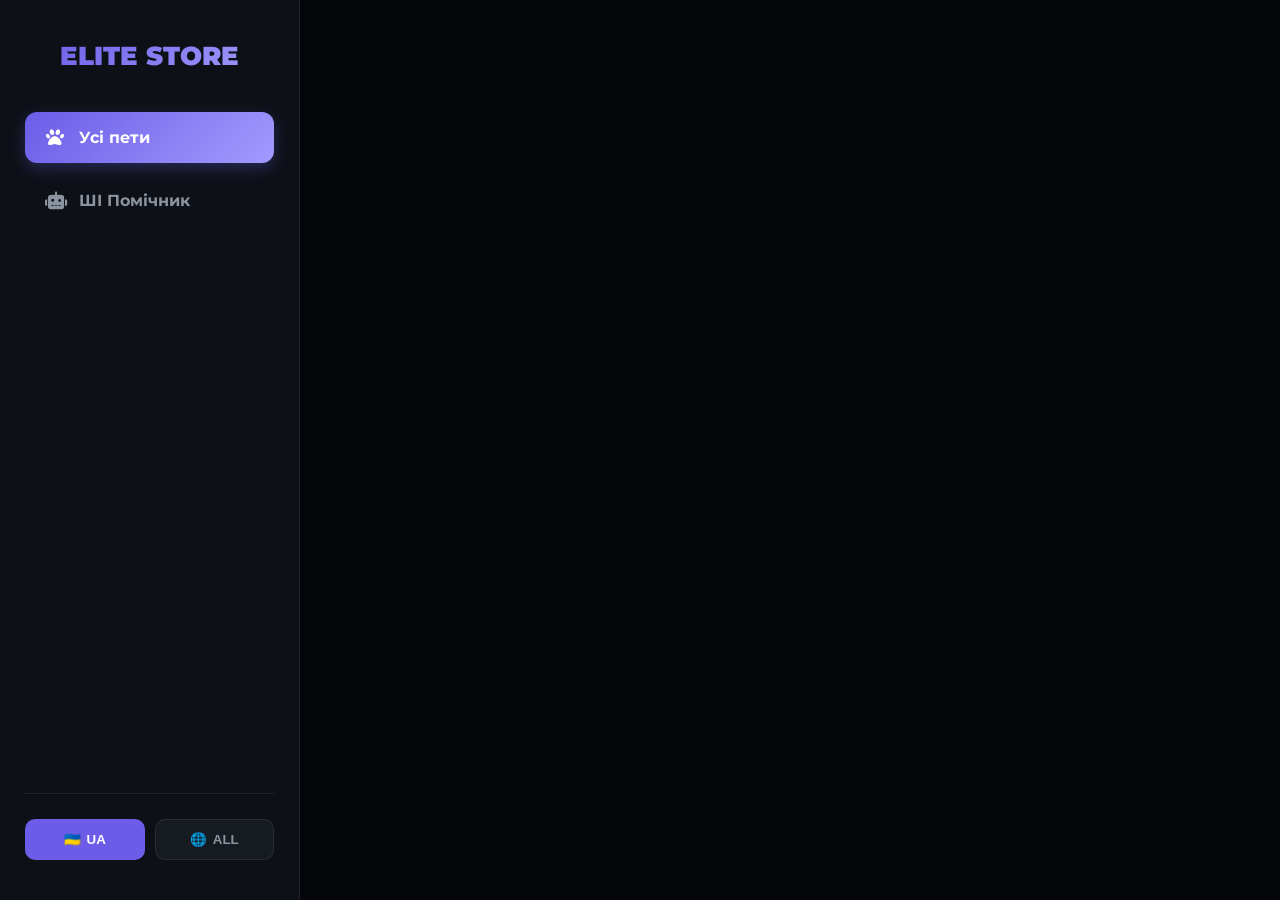
==== index.html @ 2531c098 "Fix: Чорний екран, кнопки не працюють - повний робочий код з мультимовною ШІ" ====
<!DOCTYPE html>
<html lang="uk">
<head>
    <meta charset="UTF-8">
    <meta name="viewport" content="width=device-width, initial-scale=1.0">
    <title>EliteStore Professional — Adopt Me Marketplace</title>
    
    <link rel="stylesheet" href="https://cdnjs.cloudflare.com/ajax/libs/font-awesome/6.5.1/css/all.min.css">
    <script src="https://cdnjs.cloudflare.com/ajax/libs/three.js/r128/three.min.js"></script>
    <script src="petdb.js"></script>
    <link href="https://fonts.googleapis.com/css2?family=Montserrat:wght@300;400;700;900&display=swap" rel="stylesheet">
    
    <style>
        :root {
            --accent: linear-gradient(135deg, #6c5ce7 0%, #a29bfe 100%);
            --accent-solid: #6c5ce7;
            --accent-light: #a29bfe;
            --bg-dark: #05060a;
            --card-bg: linear-gradient(180deg, #161b22 0%, #0d1117 100%);
            --sidebar-bg: #0d1117;
            --glass-border: rgba(255, 255, 255, 0.08);
            --text-main: #fff;
            --text-muted: #8b949e;
            --shadow-main: 0 10px 30px rgba(0,0,0,0.5);
            --transition: all 0.4s cubic-bezier(0.175, 0.885, 0.32, 1.275);
        }

        body.night-mode {
            --bg-dark: #020305;
            --card-bg: linear-gradient(180deg, #0a0e14 0%, #050709 100%);
            --sidebar-bg: #050709;
            --glass-border: rgba(255, 255, 255, 0.04);
        }

        * { box-sizing: border-box; margin: 0; padding: 0; outline: none; -webkit-tap-highlight-color: transparent; }
        
        body {
            font-family: 'Montserrat', sans-serif;
            background: var(--bg-dark); color: var(--text-main);
            display: flex; height: 100vh; overflow: hidden;
            opacity: 1;
            transition: background 0.6s ease, color 0.6s ease;
        }

        .sidebar {
            width: 300px; background: var(--sidebar-bg); border-right: 1px solid var(--glass-border);
            padding: 40px 25px; display: flex; flex-direction: column; z-index: 1000;
            transition: var(--transition), background 0.5s ease;
            overflow-y: auto;
        }

        .logo { 
            font-weight: 900; font-size: 26px; text-align: center; margin-bottom: 40px; 
            background: var(--accent); 
            -webkit-background-clip: text; -webkit-text-fill-color: transparent; 
            cursor: pointer; transition: transform 0.3s ease;
        }
        .logo:hover { transform: scale(1.05); }

        .search-box { position: relative; margin-bottom: 25px; }
        .search-box input { 
            width: 100%; background: #05060a; border: 1px solid var(--glass-border); 
            padding: 14px 14px 14px 45px; border-radius: 12px; color: var(--text-main); font-size: 14px;
            transition: border-color 0.3s ease, box-shadow 0.3s ease;
        }
        .search-box input:focus { border-color: var(--accent-solid); box-shadow: 0 0 10px rgba(108, 92, 231, 0.3); }
        .search-box i { position: absolute; left: 16px; top: 16px; color: var(--accent-solid); font-size: 16px; transition: 0.3s; }

        .nav-link { 
            padding: 16px 20px; border-radius: 12px; color: var(--text-muted); 
            text-decoration: none; font-weight: 700; margin-bottom: 12px; 
            display: flex; align-items: center; gap: 14px; cursor: pointer;
            transition: var(--transition);
        }
        .nav-link:hover { background: rgba(255,255,255,0.04); color: var(--text-main); transform: translateX(8px); }
        .nav-link.active { background: var(--accent); color: var(--text-main); box-shadow: 0 5px 15px rgba(108, 92, 231, 0.3); }
        .nav-link i { font-size: 18px; width: 20px; text-align: center; }

        .lang-switcher-sidebar { margin-top: auto; display: flex; gap: 10px; padding-top: 25px; border-top: 1px solid var(--glass-border); }
        .l-btn { 
            background: #161b22; border: 1px solid var(--glass-border); color: var(--text-muted); 
            padding: 12px; border-radius: 10px; cursor: pointer; flex: 1; font-weight: 700; 
            transition: 0.3s; display: flex; align-items: center; justify-content: center; gap: 6px; 
        }
        .l-btn:hover { background: rgba(255,255,255,0.04); color: var(--text-main); }
        .l-btn.active-lang { background: var(--accent-solid); color: #fff; border-color: transparent; }

        .main { flex: 1; overflow-y: auto; padding: 40px; position: relative; scroll-behavior: smooth; }
        
        .mobile-menu-toggle {
            display: none; position: fixed; top: 20px; left: 20px; z-index: 1100;
            background: var(--accent); border: none; color: #fff; 
            padding: 15px; border-radius: 12px; cursor: pointer;
            box-shadow: 0 5px 15px rgba(108, 92, 231, 0.4); transition: 0.3s ease;
        }
        .mobile-menu-toggle:hover { transform: scale(1.05); }

        .content-tabs { display: flex; gap: 10px; margin-bottom: 30px; border-bottom: 2px solid var(--glass-border); }
        .tab-btn { 
            padding: 15px 25px; background: transparent; border: none; color: var(--text-muted); 
            cursor: pointer; font-weight: 700; font-size: 14px; transition: 0.3s;
            border-bottom: 3px solid transparent; margin-bottom: -2px;
        }
        .tab-btn:hover { color: var(--text-main); }
        .tab-btn.active { color: var(--accent-solid); border-bottom-color: var(--accent-solid); }

        .tab-content { display: none; }
        .tab-content.active { display: block; }

        .grid { display: grid; grid-template-columns: repeat(auto-fill, minmax(260px, 1fr)); gap: 30px; padding-bottom: 40px; }

        .card { 
            background: var(--card-bg); border: 1px solid var(--glass-border); 
            border-radius: 35px; padding: 30px; text-align: center; 
            cursor: pointer; position: relative; overflow: hidden;
            transition: var(--transition), border-color 0.5s ease;
        }

        .card:hover { transform: translateY(-12px); border-color: var(--accent-solid); box-shadow: 0 20px 40px rgba(0,0,0,0.6); }

        .rarity-tag { font-size: 10px; font-weight: 900; letter-spacing: 2px; text-transform: uppercase; color: #ff7675; margin-bottom: 8px; }

        .card img { width: 130px; height: 130px; object-fit: contain; margin-bottom: 15px; filter: drop-shadow(0 5px 15px rgba(0,0,0,0.4)); transition: transform 0.4s ease; }
        .card:hover img { transform: scale(1.05) rotate(2deg); }
        
        .pet-name { font-size: 17px; font-weight: 900; margin-bottom: 20px; color: var(--text-main); min-height: 40px; display: flex; align-items: center; justify-content: center; }

        .tg-btn { 
            background: #0088cc; color: #fff !important; text-decoration: none; 
            padding: 14px; width: 100%; border-radius: 12px; 
            display: flex; align-items: center; justify-content: center; gap: 8px; 
            font-weight: 800; font-size: 11px; text-transform: uppercase; letter-spacing: 1px;
            transition: var(--transition); border: 1px solid transparent;
        }
        .tg-btn:hover { background: #00aaff; box-shadow: 0 5px 15px rgba(0, 136, 204, 0.4); transform: translateY(-2px); }

        .overlay { 
            position: fixed; inset: 0; background: rgba(0,0,0,0.85); 
            display: none; justify-content: center; align-items: center; 
            z-index: 2000; backdrop-filter: blur(10px); 
            opacity: 0; transition: opacity 0.4s ease;
        }
        .overlay.open { opacity: 1; display: flex !important; }

        .modal { 
            background: #161b22; color: var(--text-main); width: 90%; max-width: 500px; 
            border-radius: 35px; padding: 45px; position: relative; text-align: center; 
            border: 1px solid var(--glass-border); box-shadow: 0 20px 60px rgba(0,0,0,0.7);
            transform: scale(0.8) translateY(20px); transition: var(--transition);
            max-height: 80vh; overflow-y: auto;
        }
        .overlay.open .modal { transform: scale(1) translateY(0); }

        .close-btn { 
            position: absolute; top: 22px; right: 22px; font-size: 26px; cursor: pointer; 
            color: var(--text-muted); transition: 0.3s; padding: 5px; 
        }
        .close-btn:hover { color: #fff; transform: rotate(90deg); }

        /* ШІ ПОМІЧНИК */
        .ai-container { max-width: 700px; margin: 0 auto; padding: 20px; display: flex; flex-direction: column; height: calc(100vh - 100px); }
        .ai-header { text-align: center; margin-bottom: 20px; }
        .ai-header-icon { font-size: 50px; margin-bottom: 10px; background: var(--accent); -webkit-background-clip: text; -webkit-text-fill-color: transparent; }
        .ai-header h1 { font-size: 24px; font-weight: 900; background: var(--accent); -webkit-background-clip: text; -webkit-text-fill-color: transparent; }
        .ai-header p { color: var(--text-muted); font-size: 13px; margin-top: 5px; }
        .ai-messages {
            flex: 1; overflow-y: auto; display: flex; flex-direction: column; gap: 12px;
            padding: 15px; background: rgba(13,17,23,0.6); border-radius: 16px;
            border: 1px solid var(--glass-border); margin-bottom: 15px;
        }
        .ai-msg { padding: 12px 16px; border-radius: 14px; max-width: 85%; font-size: 13px; line-height: 1.6; animation: fadeIn 0.3s ease; }
        .ai-msg.bot {
            background: linear-gradient(135deg, rgba(108,92,231,0.15), rgba(162,155,254,0.1));
            border: 1px solid rgba(108,92,231,0.3); align-self: flex-start; color: #c9d1d9;
        }
        .ai-msg.user { background: var(--accent); color: #fff; align-self: flex-end; font-weight: 600; }
        .ai-input-row { display: flex; gap: 10px; align-items: center; }
        .ai-input {
            flex: 1; padding: 14px 18px; background: rgba(13,17,23,0.8);
            border: 1px solid var(--glass-border); border-radius: 14px;
            color: #fff; font-family: inherit; font-size: 14px; outline: none;
            transition: var(--transition);
        }
        .ai-input:focus { border-color: var(--accent-solid); box-shadow: 0 0 15px rgba(108,92,231,0.2); }
        .ai-send-btn {
            width: 48px; height: 48px; border-radius: 14px; border: none;
            background: var(--accent); color: #fff; font-size: 18px; cursor: pointer;
            display: flex; align-items: center; justify-content: center;
            transition: var(--transition); flex-shrink: 0;
        }
        .ai-send-btn:hover { transform: translateY(-2px); box-shadow: 0 5px 15px rgba(108,92,231,0.4); }
        @keyframes fadeIn { from { opacity: 0; transform: translateY(8px); } to { opacity: 1; transform: translateY(0); } }

        .lang-modal-overlay {
            position: fixed; inset: 0; background: rgba(5, 6, 10, 0.98);
            z-index: 3000; display: none; flex-direction: column; padding: 60px 40px;
            overflow-y: auto; backdrop-filter: blur(15px);
            opacity: 0; transition: opacity 0.5s ease;
        }
        .lang-modal-overlay.open { opacity: 1; display: flex !important; }

        .lang-modal-header { display: flex; justify-content: space-between; align-items: center; margin-bottom: 40px; max-width: 1000px; width: 100%; margin-left: auto; margin-right: auto; }
        .lang-modal-title { font-size: 28px; font-weight: 900; background: var(--accent); -webkit-background-clip: text; -webkit-text-fill-color: transparent; }

        .lang-search { max-width: 400px; width: 100%; position: relative; }
        .lang-search input { width: 100%; background: #161b22; border: 1px solid var(--glass-border); padding: 14px 14px 14px 45px; border-radius: 12px; color: #fff; }
        .lang-search i { position: absolute; left: 16px; top: 16px; color: var(--accent-solid); }

        .lang-grid { 
            display: grid; grid-template-columns: repeat(auto-fill, minmax(200px, 1fr)); gap: 20px; 
            max-width: 1000px; width: 100%; margin-left: auto; margin-right: auto;
        }

        .lang-item {
            background: #161b22; border: 1px solid var(--glass-border); padding: 18px; 
            border-radius: 15px; cursor: pointer; display: flex; align-items: center; gap: 12px;
            transition: var(--transition);
        }
        .lang-item:hover { background: rgba(255,255,255,0.03); border-color: rgba(255,255,255,0.2); transform: translateY(-5px) scale(1.03); }
        .lang-item.active-choice { border-color: var(--accent-solid); background: rgba(108, 92, 231, 0.05); }
        .lang-flag { font-size: 24px; }
        .lang-name-container { display: flex; flex-direction: column; }
        .lang-main-name { font-weight: 700; font-size: 15px; color: #fff; }
        .lang-local-name { font-size: 12px; color: var(--text-muted); font-weight: 300; }

        @media (max-width: 768px) {
            .sidebar { width: 250px; padding: 20px; }
            .main { padding: 20px; }
        }
    </style>
</head>
<body>

<div class="sidebar" id="sidebar">
    <div class="logo" onclick="location.reload()">ELITE STORE</div>
    
    <div class="nav-link active" onclick="showTab('pets')">
        <i class="fa-solid fa-paw"></i> <span>Усі пети</span>
    </div>

    <div class="nav-link" onclick="showTab('ai')">
        <i class="fa-solid fa-robot"></i> <span>ШІ Помічник</span>
    </div>
    
    <div class="lang-switcher-sidebar">
        <button onclick="setQuickLang('ua')" id="ua-btn" class="l-btn active-lang">
            <span>🇺🇦</span> UA
        </button>
        <button onclick="openAllLanguages()" id="eu-btn" class="l-btn">
            <span>🌐</span> ALL
        </button>
    </div>
</div>

<div class="main" id="mainContent">
    <div class="tab-content active" id="pets-tab">
        <div class="grid" id="catalog"></div>
    </div>

    <div class="tab-content" id="ai-tab">
        <div class="ai-container">
            <div class="ai-header">
                <div class="ai-header-icon"><i class="fa-solid fa-robot"></i></div>
                <h1 id="ai-title">ШІ Помічник</h1>
                <p id="ai-subtitle">Запитай мене про будь-якого пета з Adopt Me!</p>
            </div>
            <div class="ai-messages" id="aiMessages">
                <div class="ai-msg bot" id="ai-welcome">👋 Привіт! Я ШІ-помічник EliteStore. Напиши назву будь-якого пета з Adopt Me!</div>
            </div>
            <div class="ai-input-row">
                <input type="text" class="ai-input" id="aiInput" placeholder="Напиши назву пета..." onkeypress="if(event.key==='Enter')sendAiMessage()">
                <button class="ai-send-btn" onclick="sendAiMessage()"><i class="fa-solid fa-paper-plane"></i></button>
            </div>
        </div>
    </div>
</div>

<div class="overlay" id="petOverlay" onclick="if(event.target===this)closePet()">
    <div class="modal">
        <i class="fa-solid fa-xmark close-btn" onclick="closePet()"></i>
        <img id="m-img" src="" style="width:170px; margin-bottom: 15px;">
        <h2 id="m-name" style="font-weight: 900; font-size: 22px;"></h2>
        <p id="m-desc" style="color:var(--text-muted); margin: 20px 0; font-size:14px;"></p>
        <a href="https://t.me/zeop_252" target="_blank" class="tg-btn">
            <i class="fa-brands fa-telegram"></i> <span id="m-sell-txt">ПРОДАТЬ</span>
        </a>
    </div>
</div>

<div class="lang-modal-overlay" id="langModalOverlay">
    <div class="lang-modal-header">
        <h1 class="lang-modal-title" id="lang-select-title">Виберіть мову</h1>
        <i class="fa-solid fa-xmark close-btn" onclick="closeAllLanguages()" style="position: static; font-size: 30px; cursor: pointer;"></i>
    </div>
    <div class="lang-grid" id="langGrid"></div>
</div>

<script src="news.js"></script>
<script>
    const translations = {
        ua: { sell: "ПРОДАТЬ", petYear: "Рік", petEv: "Подія" },
        en: { sell: "SELL", petYear: "Year", petEv: "Event" },
        pl: { sell: "SPRZEDAJ", petYear: "Rok", petEv: "Wydanie" },
        de: { sell: "VERKAUFEN", petYear: "Jahr", petEv: "Veranstaltung" },
        fr: { sell: "VENDRE", petYear: "Année", petEv: "Événement" },
        es: { sell: "VENDER", petYear: "Año", petEv: "Evento" },
        it: { sell: "VENDI", petYear: "Anno", petEv: "Evento" },
        pt: { sell: "VENDER", petYear: "Ano", petEv: "Evento" },
        tr: { sell: "SAT", petYear: "Yıl", petEv: "Etkinlik" },
        ja: { sell: "売却", petYear: "年", petEv: "イベント" },
        ko: { sell: "판매", petYear: "년", petEv: "이벤트" },
        gr: { sell: "ΠΩΛΗΣΗ", petYear: "Έτος", petEv: "Εκδήλωση" },
        nl: { sell: "VERKOPEN", petYear: "Jaar", petEv: "Evenement" },
        sv: { sell: "SÄLJ", petYear: "År", petEv: "Evenemang" },
        cs: { sell: "PRODAT", petYear: "Rok", petEv: "Událost" },
        ro: { sell: "VINDE", petYear: "An", petEv: "Eveniment" },
        da: { sell: "SÆLG", petYear: "År", petEv: "Begivenhed" },
        fi: { sell: "MYY", petYear: "Vuosi", petEv: "Tapahtuma" },
        ar: { sell: "بيع", petYear: "السنة", petEv: "الحدث" },
        zh: { sell: "出售", petYear: "年份", petEv: "活动" }
    };

    const languagesDB = [
        { code: 'ua', flag: '🇺🇦', name: 'Ukrainian', local: 'Українська' },
        { code: 'en', flag: '🇺🇸', name: 'English', local: 'English' },
        { code: 'pl', flag: '🇵🇱', name: 'Polish', local: 'Polski' },
        { code: 'de', flag: '🇩🇪', name: 'German', local: 'Deutsch' },
        { code: 'fr', flag: '🇫🇷', name: 'French', local: 'Français' },
        { code: 'es', flag: '🇪🇸', name: 'Spanish', local: 'Español' },
        { code: 'it', flag: '🇮🇹', name: 'Italian', local: 'Italiano' },
        { code: 'pt', flag: '🇵🇹', name: 'Portuguese', local: 'Português' },
        { code: 'tr', flag: '🇹🇷', name: 'Turkish', local: 'Türkçe' },
        { code: 'nl', flag: '🇳🇱', name: 'Dutch', local: 'Nederlands' },
        { code: 'sv', flag: '🇸🇪', name: 'Swedish', local: 'Svenska' },
        { code: 'da', flag: '🇩🇰', name: 'Danish', local: 'Dansk' },
        { code: 'fi', flag: '🇫🇮', name: 'Finnish', local: 'Suomi' },
        { code: 'cs', flag: '🇨🇿', name: 'Czech', local: 'Čeština' },
        { code: 'ro', flag: '🇷🇴', name: 'Romanian', local: 'Română' },
        { code: 'gr', flag: '🇬🇷', name: 'Greek', local: 'Ελληνικά' },
        { code: 'ar', flag: '🇸🇦', name: 'Arabic', local: 'العربية' },
        { code: 'zh', flag: '🇨🇳', name: 'Chinese', local: '中文' },
        { code: 'ja', flag: '🇯🇵', name: 'Japanese', local: '日本語' },
        { code: 'ko', flag: '🇰🇷', name: 'Korean', local: '한국어' }
    ];

    const pets = [
        { id: 1, name: "Shadow Dragon", year: "2019", ev: "Halloween", ua: "Тіньовий дракон", en: "Shadow Dragon", pl: "Smok cienia", de: "Schattendrache", fr: "Dragon d'ombre", es: "Dragón de Sombra", it: "Drago dell'Ombra", pt: "Dragão da Sombra", tr: "Gölge Ejderi", ja: "シャドウドラゴン", ko: "섀도우 드래곤" },
        { id: 2, name: "Frost Dragon", year: "2019", ev: "Christmas", ua: "Крижаний дракон", en: "Frost Dragon", pl: "Lodowy smok", de: "Frost-Drache", fr: "Dragon de glace", es: "Dragón de Hielo", it: "Drago del Gelo", pt: "Dragão de Gelo", tr: "Frost Ejderi", ja: "フロストドラゴン", ko: "프로스트 드래곤" },
        { id: 3, name: "Bat Dragon", year: "2019", ev: "Halloween", ua: "Кажан дракон", en: "Bat Dragon", pl: "Smok-nietoperz", de: "Fledermaus-Drache", fr: "Dragon chauve-souris", es: "Dragón Murciélago", it: "Drago Pipistrello", pt: "Dragão Morcego", tr: "Yarasa Ejderi", ja: "バットドラゴン", ko: "박쥐 드래곤" }
    ];

    let currentLang = localStorage.getItem('elite_lang') || 'ua';
    let allNews = [];
    let aiChatHistory = [];

    function render(data) {
        const c = document.getElementById('catalog');
        c.innerHTML = '';
        
        data.forEach((p, index) => {
            const card = document.createElement('div');
            card.className = 'card';
            card.onclick = () => openPetModal(p.name, p);
            
            const langPack = translations[currentLang] || translations['en'];
            const petName = p[currentLang] || p.name;
            card.innerHTML = `
                <div class="rarity-tag">LEGENDARY</div>
                <div style="font-size:9px; color:var(--text-muted); margin-bottom:12px; font-weight:300;">
                    ${langPack.petYear}: ${p.year}
                </div>
                <img src="https://via.placeholder.com/130/161b22/fff?text=${petName}" onerror="this.src='https://via.placeholder.com/130/161b22/fff?text=PET'">
                <div class="pet-name">${petName}</div>
                <a href="https://t.me/zeop_252" target="_blank" class="tg-btn" onclick="event.stopPropagation()">
                    <i class="fa-brands fa-telegram"></i> <span>${langPack.sell}</span>
                </a>
            `;
            c.appendChild(card);
        });
    }

    function openPetModal(name, pet) {
        const langPack = translations[currentLang] || translations['en'];
        const petName = pet[currentLang] || pet.name;
        
        document.getElementById('m-img').src = 'https://via.placeholder.com/170/161b22/fff?text=' + petName;
        document.getElementById('m-name').innerText = petName;
        document.getElementById('m-desc').innerText = `${langPack.petYear}: ${pet.year} | ${langPack.petEv}: ${pet.ev}`;
        document.getElementById('m-sell-txt').innerText = langPack.sell;
        
        openOverlay('petOverlay');
    }

    function closePet() { 
        document.getElementById('petOverlay').classList.remove('open');
    }

    function openOverlay(id) {
        const overlay = document.getElementById(id);
        overlay.classList.add('open');
    }

    function showTab(tabName) {
        document.querySelectorAll('.tab-content').forEach(tab => tab.classList.remove('active'));
        document.getElementById(tabName + '-tab').classList.add('active');
    }

    function setQuickLang(code) { 
        changeLang(code);
    }

    function changeLang(code) {
        currentLang = code;
        localStorage.setItem('elite_lang', code);
        document.getElementById('ua-btn').classList.toggle('active-lang', code === 'ua');
        document.getElementById('eu-btn').classList.toggle('active-lang', code !== 'ua');
        render(pets);
        closeAllLanguages();
    }

    function openAllLanguages() {
        generateLangGrid();
        document.getElementById('langModalOverlay').classList.add('open');
    }

    function closeAllLanguages() {
        document.getElementById('langModalOverlay').classList.remove('open');
    }

    function generateLangGrid() {
        const grid = document.getElementById('langGrid');
        grid.innerHTML = '';
        languagesDB.forEach(l => {
            const item = document.createElement('div');
            item.className = `lang-item ${l.code === currentLang ? 'active-choice' : ''}`;
            item.onclick = () => { changeLang(l.code); };
            item.innerHTML = `
                <div class="lang-flag">${l.flag}</div>
                <div class="lang-name-container">
                    <div class="lang-main-name">${l.name}</div>
                    <div class="lang-local-name">${l.local}</div>
                </div>
            `;
            grid.appendChild(item);
        });
    }

    const aiChatHistory = [];
    const _k = ['gsk','_wI7r5v2DTTRrY8lJ7KcV','WGdyb3FYXKJ7FhqN6Lvm','AQPNRr0FmysO'];
    function getGroqKey() { return _k.join('') || localStorage.getItem('groq_key') || ''; }

    function sendAiMessage() {
        const input = document.getElementById('aiInput');
        const query = input.value.trim();
        if (!query) return;
        input.value = '';
        const msgs = document.getElementById('aiMessages');
        
        const userMsg = document.createElement('div');
        userMsg.className = 'ai-msg user';
        userMsg.textContent = query;
        msgs.appendChild(userMsg);
        msgs.scrollTop = msgs.scrollHeight;

        const typingMsg = document.createElement('div');
        typingMsg.className = 'ai-msg bot';
        typingMsg.innerHTML = '⏳ ...';
        typingMsg.id = 'ai-typing';
        msgs.appendChild(typingMsg);
        msgs.scrollTop = msgs.scrollHeight;

        const langName = { 
            ua:'Ukrainian', en:'English', pl:'Polish', de:'German', fr:'French', 
            es:'Spanish', it:'Italian', pt:'Portuguese', tr:'Turkish', ja:'Japanese', 
            ko:'Korean', gr:'Greek', nl:'Dutch', sv:'Swedish', cs:'Czech', ro:'Romanian', 
            da:'Danish', fi:'Finnish', ar:'Arabic', zh:'Chinese' 
        }[currentLang] || 'English';

        const systemPrompt = `You are EliteStore AI assistant for Adopt Me (Roblox) pet marketplace.
**ALWAYS answer in ${langName} language. NEVER use other languages.**
Help users with pet values and trading advice. Be friendly and concise.`;

        aiChatHistory.push({ role: 'user', content: query });

        const groqKey = getGroqKey();
        if (!groqKey) {
            const el = document.getElementById('ai-typing');
            if (el) el.remove();
            const botMsg = document.createElement('div');
            botMsg.className = 'ai-msg bot';
            botMsg.innerHTML = '❌ API key not configured. Please contact admin.';
            msgs.appendChild(botMsg);
            msgs.scrollTop = msgs.scrollHeight;
            return;
        }

        fetch('https://api.groq.com/openai/v1/chat/completions', {
            method: 'POST',
            headers: { 'Authorization': 'Bearer ' + groqKey, 'Content-Type': 'application/json' },
            body: JSON.stringify({
                model: 'llama-3.1-8b-instant',
                messages: [{ role: 'system', content: systemPrompt }, ...aiChatHistory.slice(-10)],
                max_tokens: 500,
                temperature: 0.7
            })
        })
        .then(r => r.json())
        .then(data => {
            const el = document.getElementById('ai-typing');
            if (el) el.remove();
            if (data.choices && data.choices[0]) {
                const botMsg = document.createElement('div');
                botMsg.className = 'ai-msg bot';
                botMsg.innerHTML = data.choices[0].message.content || 'Error';
                msgs.appendChild(botMsg);
                aiChatHistory.push({ role: 'assistant', content: data.choices[0].message.content });
            }
            msgs.scrollTop = msgs.scrollHeight;
        })
        .catch(e => {
            const el = document.getElementById('ai-typing');
            if (el) el.remove();
            const botMsg = document.createElement('div');
            botMsg.className = 'ai-msg bot';
            botMsg.innerHTML = '❌ Error: ' + e.message;
            msgs.appendChild(botMsg);
            msgs.scrollTop = msgs.scrollHeight;
        });
    }

    window.onload = () => {
        render(pets);
        showTab('pets');
        generateLangGrid();
        document.getElementById('ua-btn').classList.add('active-lang');
    };
</script>

</body>
</html>
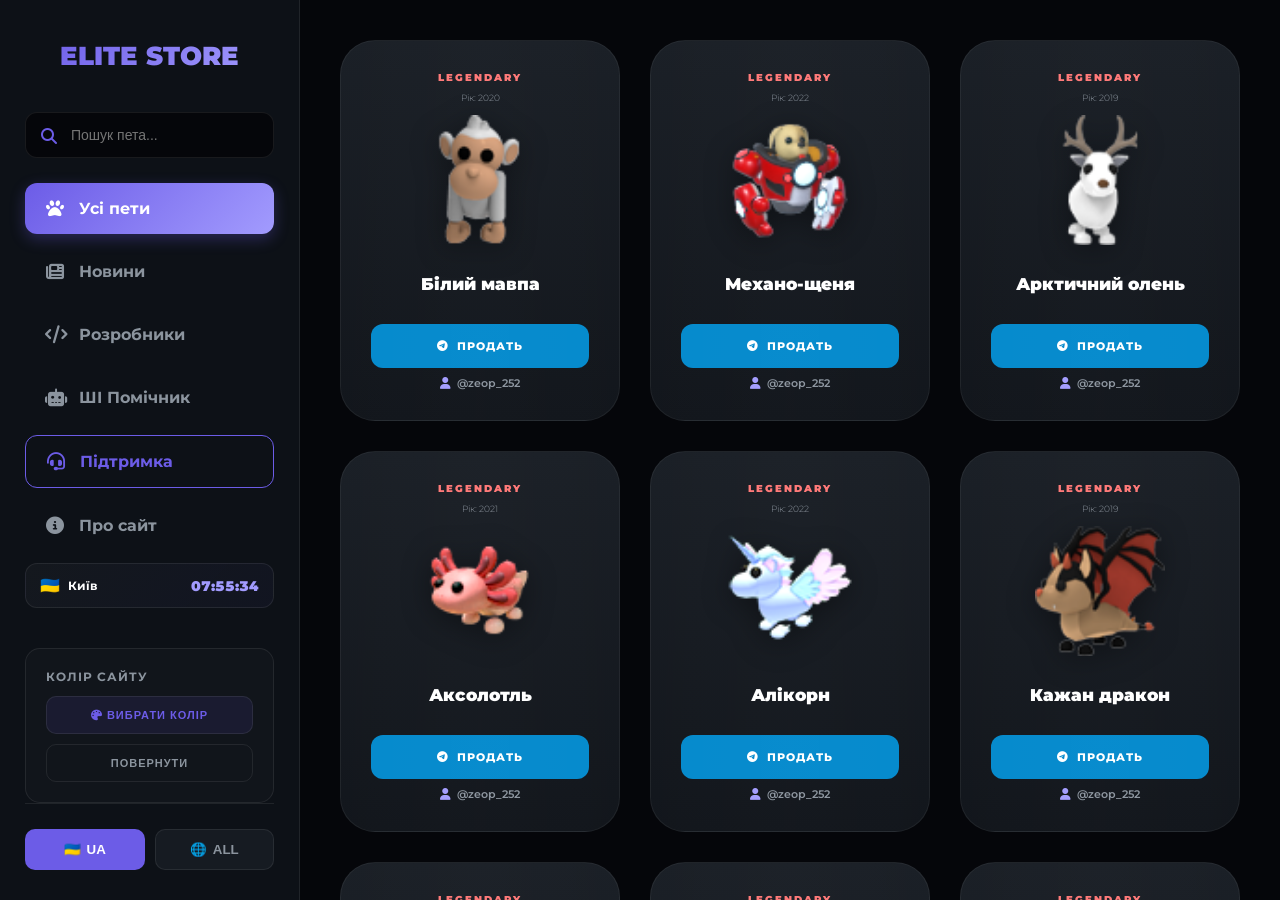
==== commit dcdbac3b: "Update index.html" ====
--- a/index.html
+++ b/index.html
@@ -1,6 +1,13 @@
 <!DOCTYPE html>
 <html lang="uk">
 <head>
+    <!-- Privacy-friendly analytics by Plausible -->
+<script async src="https://plausible.io/js/pa-PmYzlQGN9nWXAYsVuadHh.js"></script>
+<script>
+  window.plausible=window.plausible||function(){(plausible.q=plausible.q||[]).push(arguments)},plausible.init=plausible.init||function(i){plausible.o=i||{}};
+  plausible.init()
+</script>
+
     <meta charset="UTF-8">
     <meta name="viewport" content="width=device-width, initial-scale=1.0">
     <title>EliteStore Professional — Adopt Me Marketplace</title>
@@ -8,9 +15,11 @@
     <link rel="stylesheet" href="https://cdnjs.cloudflare.com/ajax/libs/font-awesome/6.5.1/css/all.min.css">
     <script src="https://cdnjs.cloudflare.com/ajax/libs/three.js/r128/three.min.js"></script>
     <script src="petdb.js"></script>
+
     <link href="https://fonts.googleapis.com/css2?family=Montserrat:wght@300;400;700;900&display=swap" rel="stylesheet">
     
     <style>
+        /* --- 1. CSS ЗМІННІ ТА БАЗОВІ СТИЛІ --- */
         :root {
             --accent: linear-gradient(135deg, #6c5ce7 0%, #a29bfe 100%);
             --accent-solid: #6c5ce7;
@@ -38,10 +47,13 @@
             font-family: 'Montserrat', sans-serif;
             background: var(--bg-dark); color: var(--text-main);
             display: flex; height: 100vh; overflow: hidden;
-            opacity: 1;
+            opacity: 0; animation: bodyFadeIn 1s forwards;
             transition: background 0.6s ease, color 0.6s ease;
         }
 
+        @keyframes bodyFadeIn { to { opacity: 1; } }
+
+        /* --- 2. БІЧНА ПАНЕЛЬ (SIDEBAR) --- */
         .sidebar {
             width: 300px; background: var(--sidebar-bg); border-right: 1px solid var(--glass-border);
             padding: 40px 25px; display: flex; flex-direction: column; z-index: 1000;
@@ -76,6 +88,107 @@
         .nav-link.active { background: var(--accent); color: var(--text-main); box-shadow: 0 5px 15px rgba(108, 92, 231, 0.3); }
         .nav-link i { font-size: 18px; width: 20px; text-align: center; }
 
+        /* Красиве меню часових поясів */
+        .tz-sidebar-btn {
+            width: 100%; padding: 12px 14px; border-radius: 12px; border: 1px solid var(--glass-border);
+            background: linear-gradient(135deg, rgba(255,255,255,0.03) 0%, rgba(108,92,231,0.05) 100%);
+            color: var(--text-main); cursor: pointer; display: flex; align-items: center; justify-content: space-between;
+            gap: 8px; margin-bottom: 15px; transition: all 0.3s ease; font-family: inherit;
+        }
+        .tz-sidebar-btn:hover { border-color: var(--accent-solid); background: rgba(108, 92, 231, 0.1); }
+        .tz-sidebar-btn .tz-sb-left { display: flex; align-items: center; gap: 8px; }
+        .tz-sidebar-btn .tz-sb-flag { font-size: 16px; }
+        .tz-sidebar-btn .tz-sb-name { font-size: 12px; font-weight: 700; }
+        .tz-sidebar-btn .tz-sb-time { font-size: 14px; font-weight: 900; color: var(--accent-light); font-variant-numeric: tabular-nums; }
+
+        .tz-modal-overlay {
+            position: fixed; top: 0; left: 0; width: 100%; height: 100%; z-index: 9999;
+            background: rgba(0,0,0,0.92); display: none; flex-direction: column; align-items: center;
+            padding: 60px 30px; overflow-y: auto; backdrop-filter: blur(15px);
+            opacity: 0; transition: opacity 0.5s ease;
+        }
+        .tz-modal-overlay.open { opacity: 1; display: flex; }
+        .tz-modal-header { display: flex; justify-content: space-between; align-items: center; margin-bottom: 20px; max-width: 1000px; width: 100%; margin-left: auto; margin-right: auto; }
+        .tz-modal-title { font-size: 28px; font-weight: 900; background: var(--accent); -webkit-background-clip: text; -webkit-text-fill-color: transparent; }
+        .tz-modal-hint { max-width: 1000px; width: 100%; margin: 0 auto 30px; padding: 14px 18px; border-radius: 12px; background: rgba(108,92,231,0.08); border: 1px solid rgba(108,92,231,0.2); display: flex; align-items: center; gap: 12px; }
+        .tz-modal-hint i { font-size: 18px; color: var(--accent-light); flex-shrink: 0; }
+        .tz-modal-hint span { font-size: 13px; color: var(--text-muted); line-height: 1.5; }
+        .tz-grid {
+            display: grid; grid-template-columns: repeat(auto-fill, minmax(200px, 1fr)); gap: 20px;
+            max-width: 1000px; width: 100%; margin-left: auto; margin-right: auto;
+            transform: translateY(30px); transition: transform 0.5s ease;
+        }
+        .tz-modal-overlay.open .tz-grid { transform: translateY(0); }
+        .tz-item {
+            background: #161b22; border: 1px solid var(--glass-border); padding: 18px;
+            border-radius: 15px; cursor: pointer; display: flex; align-items: center; gap: 12px;
+            transition: var(--transition);
+        }
+        .tz-item:hover { background: rgba(255,255,255,0.03); border-color: rgba(255,255,255,0.2); transform: translateY(-5px) scale(1.03); }
+        .tz-item.active-choice { border-color: var(--accent-solid); background: rgba(108, 92, 231, 0.05); }
+        .tz-flag { font-size: 24px; }
+        .tz-name-container { display: flex; flex-direction: column; }
+        .tz-main-name { font-weight: 700; font-size: 15px; color: #fff; }
+        .tz-utc-offset { font-size: 12px; color: var(--text-muted); font-weight: 300; }
+
+        /* --- 3. КАСТОМІЗАЦІЯ (КОЛІР САЙТУ) --- */
+        .customizer-container { margin-top: 25px; padding: 20px; border-radius: 15px; background: rgba(255,255,255,0.02); border: 1px solid var(--glass-border); }
+        .custom-title { font-size: 12px; font-weight: 700; color: var(--text-muted); margin-bottom: 12px; display: block; text-transform: uppercase; letter-spacing: 1px; }
+        
+        .theme-button { 
+            width: 100%; padding: 12px; font-size: 11px; font-weight: 700; border-radius: 10px; 
+            border: 1px solid var(--glass-border); background: rgba(108, 92, 231, 0.1); color: var(--accent-solid);
+            cursor: pointer; text-transform: uppercase; letter-spacing: 1px; transition: 0.3s; margin-bottom: 10px;
+        }
+        .theme-button:hover { background: rgba(108, 92, 231, 0.2); border-color: var(--accent-solid); }
+
+        /* Модалка вибору кольорів */
+        .theme-overlay {
+            position: fixed; inset: 0; background: rgba(0,0,0,0.85);
+            display: none; justify-content: center; align-items: center;
+            z-index: 2500; backdrop-filter: blur(10px);
+            opacity: 0; transition: opacity 0.4s ease;
+        }
+        .theme-overlay.open { opacity: 1; }
+
+        .theme-modal {
+            background: #161b22; color: var(--text-main); width: 90%; max-width: 500px;
+            border-radius: 35px; padding: 40px; position: relative; text-align: center;
+            border: 1px solid var(--glass-border); box-shadow: 0 20px 60px rgba(0,0,0,0.7);
+            transform: scale(0.8) translateY(20px); transition: var(--transition);
+        }
+        .theme-overlay.open .theme-modal { transform: scale(1) translateY(0); }
+
+        .theme-title { font-size: 22px; font-weight: 900; margin-bottom: 25px; }
+
+        .colors-palette {
+            display: grid; grid-template-columns: repeat(5, 1fr); gap: 12px; margin-bottom: 20px;
+        }
+
+        .color-item {
+            position: relative; cursor: pointer; border-radius: 20px;
+            border: 3px solid transparent; transition: var(--transition);
+            aspect-ratio: 1;
+            box-shadow: 0 5px 15px rgba(0,0,0,0.3);
+        }
+
+        .color-item:hover { transform: scale(1.1); box-shadow: 0 8px 25px rgba(0,0,0,0.5); }
+        .color-item.active { border-color: #fff; box-shadow: 0 0 20px rgba(255,255,255,0.5) !important; }
+
+        .close-theme-btn {
+            position: absolute; top: 20px; right: 20px; font-size: 26px; cursor: pointer;
+            color: var(--text-muted); transition: 0.3s;
+        }
+        .close-theme-btn:hover { color: #fff; transform: rotate(90deg); }
+
+        .reset-theme-btn {
+            width: 100%; padding: 12px; font-size: 11px; font-weight: 700; border-radius: 10px;
+            border: 1px solid var(--glass-border); background: transparent; color: var(--text-muted);
+            cursor: pointer; text-transform: uppercase; letter-spacing: 1px; transition: 0.3s;
+        }
+        .reset-theme-btn:hover { background: rgba(255,255,255,0.05); color: var(--text-main); }
+
+        /* --- 4. ПЕРЕМИКАЧ МОВ --- */
         .lang-switcher-sidebar { margin-top: auto; display: flex; gap: 10px; padding-top: 25px; border-top: 1px solid var(--glass-border); }
         .l-btn { 
             background: #161b22; border: 1px solid var(--glass-border); color: var(--text-muted); 
@@ -85,6 +198,7 @@
         .l-btn:hover { background: rgba(255,255,255,0.04); color: var(--text-main); }
         .l-btn.active-lang { background: var(--accent-solid); color: #fff; border-color: transparent; }
 
+        /* --- 5. ГОЛОВНИЙ КОНТЕНТ --- */
         .main { flex: 1; overflow-y: auto; padding: 40px; position: relative; scroll-behavior: smooth; }
         
         .mobile-menu-toggle {
@@ -95,6 +209,7 @@
         }
         .mobile-menu-toggle:hover { transform: scale(1.05); }
 
+        /* Вкладки контенту */
         .content-tabs { display: flex; gap: 10px; margin-bottom: 30px; border-bottom: 2px solid var(--glass-border); }
         .tab-btn { 
             padding: 15px 25px; background: transparent; border: none; color: var(--text-muted); 
@@ -107,16 +222,28 @@
         .tab-content { display: none; }
         .tab-content.active { display: block; }
 
+        /* Грід з картками */
         .grid { display: grid; grid-template-columns: repeat(auto-fill, minmax(260px, 1fr)); gap: 30px; padding-bottom: 40px; }
 
+        /* КАРТКА ПЕТА */
         .card { 
             background: var(--card-bg); border: 1px solid var(--glass-border); 
             border-radius: 35px; padding: 30px; text-align: center; 
             cursor: pointer; position: relative; overflow: hidden;
+            opacity: 0; transform: translateY(30px);
+            animation: cardFadeIn 0.6s cubic-bezier(0.23, 1, 0.32, 1) forwards;
             transition: var(--transition), border-color 0.5s ease;
         }
+        @keyframes cardFadeIn { to { opacity: 1; transform: translateY(0); } }
 
         .card:hover { transform: translateY(-12px); border-color: var(--accent-solid); box-shadow: 0 20px 40px rgba(0,0,0,0.6); }
+        
+        .card::before {
+            content: ''; position: absolute; top: -50%; left: -50%; width: 200%; height: 200%;
+            background: linear-gradient(45deg, transparent, rgba(255,255,255,0.03), transparent);
+            transform: rotate(45deg); transition: 0.8s ease;
+        }
+        .card:hover::before { left: 100%; }
 
         .rarity-tag { font-size: 10px; font-weight: 900; letter-spacing: 2px; text-transform: uppercase; color: #ff7675; margin-bottom: 8px; }
 
@@ -134,30 +261,119 @@
         }
         .tg-btn:hover { background: #00aaff; box-shadow: 0 5px 15px rgba(0, 136, 204, 0.4); transform: translateY(-2px); }
 
+        /* НОВИНИ */
+        .news-container { display: grid; grid-template-columns: repeat(auto-fill, minmax(300px, 1fr)); gap: 20px; }
+        .news-card { 
+            background: var(--card-bg); border: 1px solid var(--glass-border); border-radius: 20px; 
+            padding: 20px; cursor: pointer; transition: var(--transition); overflow: hidden;
+        }
+        .news-card:hover { transform: translateY(-5px); border-color: var(--accent-solid); box-shadow: 0 15px 35px rgba(0,0,0,0.3); }
+        .news-title { font-size: 16px; font-weight: 900; color: var(--text-main); margin-bottom: 10px; line-height: 1.3; }
+        .news-date { font-size: 12px; color: var(--text-muted); margin-bottom: 15px; }
+        .news-desc { font-size: 13px; color: var(--text-muted); line-height: 1.5; margin-bottom: 15px; display: -webkit-box; -webkit-line-clamp: 3; -webkit-box-orient: vertical; overflow: hidden; }
+        .news-read-more { color: var(--accent-solid); font-weight: 700; font-size: 12px; cursor: pointer; }
+
+        /* Пошук новин */
+        .news-search { margin-bottom: 25px; position: relative; }
+        .news-search input { 
+            width: 100%; background: #05060a; border: 1px solid var(--glass-border); 
+            padding: 14px 14px 14px 45px; border-radius: 12px; color: var(--text-main); font-size: 14px;
+        }
+        .news-search i { position: absolute; left: 16px; top: 16px; color: var(--accent-solid); }
+
+        /* --- 6. МОДАЛЬНІ ВІКНА --- */
         .overlay { 
             position: fixed; inset: 0; background: rgba(0,0,0,0.85); 
             display: none; justify-content: center; align-items: center; 
             z-index: 2000; backdrop-filter: blur(10px); 
             opacity: 0; transition: opacity 0.4s ease;
         }
-        .overlay.open { opacity: 1; display: flex !important; }
-
-        .modal { 
-            background: #161b22; color: var(--text-main); width: 90%; max-width: 500px; 
-            border-radius: 35px; padding: 45px; position: relative; text-align: center; 
-            border: 1px solid var(--glass-border); box-shadow: 0 20px 60px rgba(0,0,0,0.7);
-            transform: scale(0.8) translateY(20px); transition: var(--transition);
-            max-height: 80vh; overflow-y: auto;
-        }
-        .overlay.open .modal { transform: scale(1) translateY(0); }
-
-        .close-btn { 
-            position: absolute; top: 22px; right: 22px; font-size: 26px; cursor: pointer; 
-            color: var(--text-muted); transition: 0.3s; padding: 5px; 
-        }
-        .close-btn:hover { color: #fff; transform: rotate(90deg); }
-
-        /* ШІ ПОМІЧНИК */
+        .overlay.open { opacity: 1; }
+
+        .viewer3d-overlay {
+            position: fixed; inset: 0; background: rgba(0,0,0,0.95); z-index: 10000;
+            display: none; flex-direction: column; align-items: center; justify-content: center;
+            backdrop-filter: blur(20px); opacity: 0; transition: opacity 0.4s ease;
+        }
+        .viewer3d-overlay.open { opacity: 1; display: flex; }
+        .viewer3d-header {
+            position: absolute; top: 0; left: 0; right: 0; padding: 20px 30px;
+            display: flex; justify-content: space-between; align-items: center; z-index: 10;
+        }
+        .viewer3d-title { font-size: 20px; font-weight: 900; color: #fff; }
+        .viewer3d-hint {
+            position: absolute; bottom: 30px; left: 50%; transform: translateX(-50%);
+            color: var(--text-muted); font-size: 13px; z-index: 10;
+            display: flex; align-items: center; gap: 8px; opacity: 0.7;
+        }
+        #viewer3dCanvas { width: 100%; height: 100%; cursor: grab; }
+        #viewer3dCanvas:active { cursor: grabbing; }
+
+        /* --- РОЗРОБНИКИ --- */
+        .devs-container {
+            display: flex; flex-direction: column; align-items: center; gap: 30px;
+            max-width: 600px; margin: 30px auto; padding: 20px;
+        }
+        .devs-title {
+            font-size: 28px; font-weight: 900; text-align: center;
+            background: var(--accent); -webkit-background-clip: text; -webkit-text-fill-color: transparent;
+            margin-bottom: 10px;
+        }
+        .dev-card {
+            background: linear-gradient(180deg, #161b22 0%, #0d1117 100%);
+            border: 1px solid var(--glass-border); border-radius: 20px;
+            padding: 30px; width: 100%; text-align: center;
+            transition: var(--transition); box-shadow: var(--shadow-main);
+        }
+        .dev-card:hover { transform: translateY(-5px); border-color: var(--accent-solid); }
+        .dev-avatar {
+            width: 80px; height: 80px; border-radius: 50%; margin: 0 auto 15px;
+            background: var(--accent); display: flex; align-items: center; justify-content: center;
+            font-size: 32px; color: #fff;
+        }
+        .dev-username {
+            font-size: 20px; font-weight: 900; color: var(--accent-light); margin-bottom: 8px;
+        }
+        .dev-role {
+            font-size: 13px; color: var(--text-muted); margin-bottom: 18px; font-weight: 600;
+        }
+        .dev-tg-btn {
+            display: inline-flex; align-items: center; gap: 8px; padding: 12px 28px;
+            background: #0088cc; color: #fff; border-radius: 12px; text-decoration: none;
+            font-weight: 700; font-size: 13px; transition: var(--transition); border: none; cursor: pointer;
+        }
+        .dev-tg-btn:hover { background: #00aaff; transform: translateY(-2px); box-shadow: 0 5px 15px rgba(0,136,204,0.4); }
+        .seller-tag {
+            display: flex; align-items: center; justify-content: center; gap: 6px;
+            margin-top: 8px; font-size: 11px; color: var(--text-muted); font-weight: 600;
+        }
+        .seller-tag i { color: var(--accent-light); font-size: 12px; }
+
+        /* --- ПРО САЙТ --- */
+        .about-overlay { position: fixed; inset: 0; background: rgba(0,0,0,0.85); z-index: 2000; display: none; align-items: center; justify-content: center; backdrop-filter: blur(8px); }
+        .about-overlay.active { display: flex; }
+        .about-modal {
+            background: linear-gradient(180deg, #161b22 0%, #0d1117 100%);
+            border: 1px solid var(--glass-border); border-radius: 24px;
+            padding: 40px 30px; max-width: 520px; width: 90%; text-align: center;
+            position: relative; box-shadow: var(--shadow-main);
+            animation: modalIn 0.4s ease;
+        }
+        .about-icon { font-size: 50px; margin-bottom: 20px; background: var(--accent); -webkit-background-clip: text; -webkit-text-fill-color: transparent; }
+        .about-title {
+            font-size: 26px; font-weight: 900; margin-bottom: 20px;
+            background: var(--accent); -webkit-background-clip: text; -webkit-text-fill-color: transparent;
+        }
+        .about-text { color: var(--text-muted); font-size: 14px; line-height: 1.8; margin-bottom: 15px; font-weight: 500; }
+        .about-text b { color: var(--accent-light); }
+        .about-badge {
+            display: inline-flex; align-items: center; gap: 8px; padding: 10px 20px;
+            background: rgba(108,92,231,0.15); border: 1px solid var(--accent-solid);
+            border-radius: 12px; color: var(--accent-light); font-weight: 700; font-size: 13px;
+            margin-top: 10px;
+        }
+
+        /* --- ШІ ПОМІЧНИК --- */
         .ai-container { max-width: 700px; margin: 0 auto; padding: 20px; display: flex; flex-direction: column; height: calc(100vh - 100px); }
         .ai-header { text-align: center; margin-bottom: 20px; }
         .ai-header-icon { font-size: 50px; margin-bottom: 10px; background: var(--accent); -webkit-background-clip: text; -webkit-text-fill-color: transparent; }
@@ -167,6 +383,7 @@
             flex: 1; overflow-y: auto; display: flex; flex-direction: column; gap: 12px;
             padding: 15px; background: rgba(13,17,23,0.6); border-radius: 16px;
             border: 1px solid var(--glass-border); margin-bottom: 15px;
+            scrollbar-width: thin; scrollbar-color: var(--accent-solid) transparent;
         }
         .ai-msg { padding: 12px 16px; border-radius: 14px; max-width: 85%; font-size: 13px; line-height: 1.6; animation: fadeIn 0.3s ease; }
         .ai-msg.bot {
@@ -174,6 +391,13 @@
             border: 1px solid rgba(108,92,231,0.3); align-self: flex-start; color: #c9d1d9;
         }
         .ai-msg.user { background: var(--accent); color: #fff; align-self: flex-end; font-weight: 600; }
+        .ai-msg b { color: var(--accent-light); }
+        .ai-msg .pet-info-card {
+            background: rgba(0,0,0,0.3); border-radius: 10px; padding: 12px; margin-top: 8px;
+            border: 1px solid rgba(108,92,231,0.2);
+        }
+        .ai-msg .pet-info-card div { margin: 4px 0; }
+        .ai-msg .pet-info-card .pi-label { color: var(--accent-light); font-weight: 700; font-size: 12px; }
         .ai-input-row { display: flex; gap: 10px; align-items: center; }
         .ai-input {
             flex: 1; padding: 14px 18px; background: rgba(13,17,23,0.8);
@@ -190,14 +414,44 @@
         }
         .ai-send-btn:hover { transform: translateY(-2px); box-shadow: 0 5px 15px rgba(108,92,231,0.4); }
         @keyframes fadeIn { from { opacity: 0; transform: translateY(8px); } to { opacity: 1; transform: translateY(0); } }
-
+        .btn-3d {
+            background: linear-gradient(135deg, #6c5ce7 0%, #a29bfe 100%); color: #fff;
+            border: none; padding: 12px 24px; border-radius: 12px; cursor: pointer;
+            font-family: inherit; font-weight: 700; font-size: 14px;
+            display: flex; align-items: center; gap: 8px; justify-content: center;
+            transition: all 0.3s ease; width: 100%; margin-bottom: 10px;
+        }
+        .btn-3d:hover { transform: translateY(-2px); box-shadow: 0 8px 25px rgba(108,92,231,0.4); }
+
+        .modal { 
+            background: #161b22; color: var(--text-main); width: 90%; max-width: 500px; 
+            border-radius: 35px; padding: 45px; position: relative; text-align: center; 
+            border: 1px solid var(--glass-border); box-shadow: 0 20px 60px rgba(0,0,0,0.7);
+            transform: scale(0.8) translateY(20px); transition: var(--transition);
+            max-height: 80vh; overflow-y: auto;
+        }
+        .overlay.open .modal { transform: scale(1) translateY(0); }
+
+        .close-btn { 
+            position: absolute; top: 22px; right: 22px; font-size: 26px; cursor: pointer; 
+            color: var(--text-muted); transition: 0.3s; padding: 5px; 
+        }
+        .close-btn:hover { color: #fff; transform: rotate(90deg); }
+
+        .info-tag { 
+            background: rgba(108, 92, 231, 0.1); padding: 12px 18px; border-radius: 12px; 
+            margin: 20px 0; font-size: 14px; color: var(--accent-light); font-weight: 700; 
+            border: 1px solid rgba(162, 155, 254, 0.2); 
+        }
+
+        /* --- 7. ПОВНОЕКРАННЕ МЕНЮ МОВ --- */
         .lang-modal-overlay {
             position: fixed; inset: 0; background: rgba(5, 6, 10, 0.98);
             z-index: 3000; display: none; flex-direction: column; padding: 60px 40px;
             overflow-y: auto; backdrop-filter: blur(15px);
             opacity: 0; transition: opacity 0.5s ease;
         }
-        .lang-modal-overlay.open { opacity: 1; display: flex !important; }
+        .lang-modal-overlay.open { opacity: 1; display: flex; }
 
         .lang-modal-header { display: flex; justify-content: space-between; align-items: center; margin-bottom: 40px; max-width: 1000px; width: 100%; margin-left: auto; margin-right: auto; }
         .lang-modal-title { font-size: 28px; font-weight: 900; background: var(--accent); -webkit-background-clip: text; -webkit-text-fill-color: transparent; }
@@ -209,7 +463,9 @@
         .lang-grid { 
             display: grid; grid-template-columns: repeat(auto-fill, minmax(200px, 1fr)); gap: 20px; 
             max-width: 1000px; width: 100%; margin-left: auto; margin-right: auto;
-        }
+            transform: translateY(30px); transition: transform 0.5s ease;
+        }
+        .lang-modal-overlay.open .lang-grid { transform: translateY(0); }
 
         .lang-item {
             background: #161b22; border: 1px solid var(--glass-border); padding: 18px; 
@@ -223,23 +479,82 @@
         .lang-main-name { font-weight: 700; font-size: 15px; color: #fff; }
         .lang-local-name { font-size: 12px; color: var(--text-muted); font-weight: 300; }
 
+        /* --- 8. АДАПТИВАЦІЯ ДЛЯ МОБІЛОК --- */
         @media (max-width: 768px) {
-            .sidebar { width: 250px; padding: 20px; }
-            .main { padding: 20px; }
+            .sidebar { 
+                position: fixed; left: 0; top: 0; bottom: 0; 
+                transform: translateX(-100%); width: 280px; box-shadow: 15px 0 40px rgba(0,0,0,0.7);
+                border-right: none; z-index: 1001;
+            }
+            .sidebar.open { transform: translateX(0); }
+            .mobile-menu-toggle { display: block; }
+            .main { padding: 90px 15px 15px 15px; width: 100%; overflow-x: hidden; }
+            .grid { grid-template-columns: repeat(2, 1fr); gap: 12px; padding-bottom: 20px; }
+            .card { padding: 18px; border-radius: 20px; }
+            .news-container { grid-template-columns: 1fr; }
+            .sidebar-overlay { 
+                position: fixed; inset: 0; background: rgba(0,0,0,0.6); 
+                z-index: 999; display: none; opacity: 0; transition: 0.3s;
+                backdrop-filter: blur(3px);
+            }
+            .sidebar-overlay.visible { display: block; opacity: 1; }
         }
     </style>
 </head>
 <body>
 
+<div class="sidebar-overlay" id="sidebarOverlay" onclick="closeSidebar()"></div>
+
+<button class="mobile-menu-toggle" id="menuToggle" onclick="toggleSidebar()">
+    <i class="fa-solid fa-bars"></i>
+</button>
+
 <div class="sidebar" id="sidebar">
     <div class="logo" onclick="location.reload()">ELITE STORE</div>
     
-    <div class="nav-link active" onclick="showTab('pets')">
-        <i class="fa-solid fa-paw"></i> <span>Усі пети</span>
-    </div>
-
-    <div class="nav-link" onclick="showTab('ai')">
-        <i class="fa-solid fa-robot"></i> <span>ШІ Помічник</span>
+    <div class="search-box">
+        <i class="fa-solid fa-magnifying-glass"></i>
+        <input type="text" id="searchInput" oninput="handleSearch()" placeholder="Пошук...">
+    </div>
+
+    <div class="nav-link active" onclick="showTab('pets'); closeSidebar();">
+        <i class="fa-solid fa-paw"></i> <span id="all-pets-text">Усі пети</span>
+    </div>
+
+    <div class="nav-link" onclick="showTab('news'); closeSidebar();">
+        <i class="fa-solid fa-newspaper"></i> <span id="news-text">Новини</span>
+    </div>
+    
+    <div class="nav-link" onclick="showTab('devs'); closeSidebar();">
+        <i class="fa-solid fa-code"></i> <span id="devs-text">Розробники</span>
+    </div>
+
+    <div class="nav-link" onclick="showTab('ai'); closeSidebar();">
+        <i class="fa-solid fa-robot"></i> <span id="ai-text">ШІ Помічник</span>
+    </div>
+
+    <div class="nav-link" style="border: 1px solid var(--accent-solid); color: var(--accent-solid);" onclick="openSupport(); closeSidebar();">
+        <i class="fa-solid fa-headset"></i> <span id="side-sup">Підтримка</span>
+    </div>
+
+    <div class="nav-link" onclick="openAbout(); closeSidebar();">
+        <i class="fa-solid fa-circle-info"></i> <span id="about-text">Про сайт</span>
+    </div>
+
+    <button class="tz-sidebar-btn" onclick="openTzModal()">
+        <div class="tz-sb-left">
+            <span class="tz-sb-flag" id="tzSbFlag">🇺🇦</span>
+            <span class="tz-sb-name" id="tzSbName">Київ</span>
+        </div>
+        <span class="tz-sb-time" id="tzSbTime">--:--</span>
+    </button>
+
+    <div class="customizer-container">
+        <span class="custom-title" id="color-title">КОЛІР САЙТУ</span>
+        <button class="theme-button" onclick="openThemeSelector()">
+            <i class="fa-solid fa-palette"></i> <span id="theme-btn-text">Вибрати колір</span>
+        </button>
+        <button class="reset-theme-btn" onclick="resetTheme()" id="reset-btn">ПОВЕРНУТИ</button>
     </div>
     
     <div class="lang-switcher-sidebar">
@@ -253,10 +568,35 @@
 </div>
 
 <div class="main" id="mainContent">
+    <!-- ПЕТИ -->
     <div class="tab-content active" id="pets-tab">
         <div class="grid" id="catalog"></div>
     </div>
 
+    <!-- РОЗРОБНИКИ -->
+    <div class="tab-content" id="devs-tab">
+        <div class="devs-container">
+            <h1 class="devs-title" id="devs-title">Розробники</h1>
+            <div class="dev-card">
+                <div class="dev-avatar"><i class="fa-solid fa-user-astronaut"></i></div>
+                <div class="dev-username">@rom4ik_TY</div>
+                <div class="dev-role" id="dev-role-1">Розробник</div>
+                <a href="https://t.me/rom4ik_TY" target="_blank" class="dev-tg-btn">
+                    <i class="fa-brands fa-telegram"></i> <span id="dev-tg-txt-1">Написати в ТГ</span>
+                </a>
+            </div>
+            <div class="dev-card">
+                <div class="dev-avatar"><i class="fa-solid fa-user-ninja"></i></div>
+                <div class="dev-username">@mukuta_TY</div>
+                <div class="dev-role" id="dev-role-2">Розробник</div>
+                <a href="https://t.me/mukuta_TY" target="_blank" class="dev-tg-btn">
+                    <i class="fa-brands fa-telegram"></i> <span id="dev-tg-txt-2">Написати в ТГ</span>
+                </a>
+            </div>
+        </div>
+    </div>
+
+    <!-- ШІ ПОМІЧНИК -->
     <div class="tab-content" id="ai-tab">
         <div class="ai-container">
             <div class="ai-header">
@@ -265,7 +605,7 @@
                 <p id="ai-subtitle">Запитай мене про будь-якого пета з Adopt Me!</p>
             </div>
             <div class="ai-messages" id="aiMessages">
-                <div class="ai-msg bot" id="ai-welcome">👋 Привіт! Я ШІ-помічник EliteStore. Напиши назву будь-якого пета з Adopt Me!</div>
+                <div class="ai-msg bot" id="ai-welcome">👋 Привіт! Я ШІ-помічник EliteStore. Напиши назву будь-якого пета з Adopt Me, і я розкажу тобі його ціну, історію та рідкість. Наприклад: <b>Shadow Dragon</b>, <b>Frost Dragon</b>, <b>Owl</b></div>
             </div>
             <div class="ai-input-row">
                 <input type="text" class="ai-input" id="aiInput" placeholder="Напиши назву пета..." onkeypress="if(event.key==='Enter')sendAiMessage()">
@@ -273,52 +613,165 @@
             </div>
         </div>
     </div>
+
+    <!-- НОВИНИ -->
+    <div class="tab-content" id="news-tab">
+        <div class="news-search">
+            <i class="fa-solid fa-magnifying-glass"></i>
+            <input type="text" id="newsSearchInput" oninput="filterNews()" placeholder="Пошук новин...">
+        </div>
+        <div class="news-container" id="newsContainer"></div>
+    </div>
 </div>
 
-<div class="overlay" id="petOverlay" onclick="if(event.target===this)closePet()">
+<!-- МОДАЛКА ВИБОРУ КОЛЬОРІВ -->
+<div class="theme-overlay" id="themeOverlay" onclick="overlayClick(event, 'themeOverlay')">
+    <div class="theme-modal">
+        <i class="fa-solid fa-xmark close-theme-btn" onclick="closeThemeSelector()"></i>
+        <h2 class="theme-title" id="theme-modal-title">Виберіть колір</h2>
+        <div class="colors-palette" id="colorsPalette"></div>
+    </div>
+</div>
+
+<div class="overlay" id="supportOverlay" onclick="overlayClick(event, 'supportOverlay')">
+    <div class="modal">
+         <i class="fa-solid fa-xmark close-btn" onclick="closeSupport()"></i>
+         <div style="font-size: 55px; color: var(--accent-solid); margin-bottom: 25px;"><i class="fa-solid fa-comments"></i></div>
+         <h2 id="sup-title" style="margin-bottom: 15px; font-weight: 900; font-size: 24px;"></h2>
+         <p id="sup-desc" style="color: #fff; margin: 20px 0 30px; font-weight: 700; line-height: 1.6; font-size: 15px;"></p>
+         <a href="https://t.me/your_tg" target="_blank" class="tg-btn" style="padding: 16px; font-size: 12px;">
+             <i class="fa-brands fa-telegram"></i> <span>TELEGRAM SUPPORT</span>
+         </a>
+     </div>
+</div>
+
+<!-- ПРО САЙТ -->
+<div class="about-overlay" id="aboutOverlay" onclick="if(event.target===this)closeAbout()">
+    <div class="about-modal">
+        <i class="fa-solid fa-xmark close-btn" onclick="closeAbout()" style="position:absolute;top:18px;right:18px;cursor:pointer;font-size:18px;color:var(--text-muted);"></i>
+        <div class="about-icon"><i class="fa-solid fa-rocket"></i></div>
+        <h2 class="about-title" id="about-title">Про EliteStore</h2>
+        <p class="about-text" id="about-desc">Ми — <b>EliteStore</b>, молодий проєкт, який тільки починає свій шлях. Але ми вже маємо багато досвіду та успішних угод з рідкісними петами в Adopt Me. Наша команда працює кожного дня, щоб зробити цей маркетплейс кращим та зручнішим для вас. Ми постійно розвиваємось, додаємо нових петів, покращуємо дизайн та функціонал. Попереду ще багато цікавого — залишайтесь з нами!</p>
+        <div class="about-badge"><i class="fa-solid fa-star"></i> <span id="about-badge-text">Розвиваємось разом з вами</span></div>
+    </div>
+</div>
+
+<div class="overlay" id="petOverlay" onclick="overlayClick(event, 'petOverlay')">
     <div class="modal">
         <i class="fa-solid fa-xmark close-btn" onclick="closePet()"></i>
-        <img id="m-img" src="" style="width:170px; margin-bottom: 15px;">
+        <img id="m-img" src="" style="width:170px; margin-bottom: 15px; filter: drop-shadow(0 10px 20px rgba(0,0,0,0.5));">
         <h2 id="m-name" style="font-weight: 900; font-size: 22px;"></h2>
-        <p id="m-desc" style="color:var(--text-muted); margin: 20px 0; font-size:14px;"></p>
+        <div class="info-tag" id="m-info"></div>
+        <p id="m-desc" style="color:var(--text-muted); margin-bottom:30px; font-size:14px; line-height:1.6;"></p>
+        <button class="btn-3d" id="btn-view3d" onclick="open3DViewer()">
+            <i class="fa-solid fa-cube"></i> <span id="m-3d-txt">Переглянути в 3D</span>
+        </button>
         <a href="https://t.me/zeop_252" target="_blank" class="tg-btn">
-            <i class="fa-brands fa-telegram"></i> <span id="m-sell-txt">ПРОДАТЬ</span>
+            <i class="fa-brands fa-telegram"></i> <span id="m-sell-txt"></span>
         </a>
+        <div class="seller-tag"><i class="fa-solid fa-user"></i> @zeop_252</div>
+    </div>
+</div>
+
+<div class="overlay" id="newsDetailOverlay" onclick="overlayClick(event, 'newsDetailOverlay')">
+    <div class="modal">
+        <i class="fa-solid fa-xmark close-btn" onclick="closeNewsDetail()"></i>
+        <h2 id="news-detail-title" style="font-weight: 900; font-size: 20px; margin-bottom: 15px;"></h2>
+        <p id="news-detail-date" style="color: var(--text-muted); font-size: 12px; margin-bottom: 20px;"></p>
+        <p id="news-detail-content" style="color:var(--text-muted); font-size:14px; line-height:1.8; text-align: left;"></p>
     </div>
 </div>
 
 <div class="lang-modal-overlay" id="langModalOverlay">
     <div class="lang-modal-header">
-        <h1 class="lang-modal-title" id="lang-select-title">Виберіть мову</h1>
-        <i class="fa-solid fa-xmark close-btn" onclick="closeAllLanguages()" style="position: static; font-size: 30px; cursor: pointer;"></i>
-    </div>
+        <h1 class="lang-modal-title" id="lang-select-title"></h1>
+        
+        <div class="lang-search">
+            <i class="fa-solid fa-magnifying-glass"></i>
+            <input type="text" id="langSearchInput" oninput="filterLanguages()" placeholder="Пошук...">
+        </div>
+        
+        <i class="fa-solid fa-xmark close-btn" style="position: static; font-size: 30px;" onclick="closeAllLanguages()"></i>
+    </div>
+    
     <div class="lang-grid" id="langGrid"></div>
 </div>
 
+<div class="tz-modal-overlay" id="tzModalOverlay">
+    <div class="tz-modal-header">
+        <h1 class="tz-modal-title" id="tz-modal-title">Часовий пояс</h1>
+        <i class="fa-solid fa-xmark close-btn" style="position: static; font-size: 30px;" onclick="closeTzModal()"></i>
+    </div>
+    <div class="tz-modal-hint">
+        <i class="fa-solid fa-circle-question"></i>
+        <span id="tz-hint-text">Обери свій часовий пояс, щоб час на сайті відповідав твоєму. Також це вмикає нічний режим ввечері, щоб очі не різало!</span>
+    </div>
+    <div class="tz-grid" id="tzGrid"></div>
+</div>
+
+<div class="viewer3d-overlay" id="viewer3dOverlay">
+    <div class="viewer3d-header">
+        <span class="viewer3d-title" id="viewer3d-name"></span>
+        <i class="fa-solid fa-xmark close-btn" style="position:static; font-size:28px; color:#fff;" onclick="close3DViewer()"></i>
+    </div>
+    <canvas id="viewer3dCanvas"></canvas>
+    <div class="viewer3d-hint">
+        <i class="fa-solid fa-computer-mouse"></i>
+        <span id="viewer3d-hint-text">Обертай мишкою або пальцем</span>
+    </div>
+</div>
+
 <script src="news.js"></script>
 <script>
+    const colorThemes = [
+        { name: "Purple", solid: "#6c5ce7", light: "#a29bfe" },
+        { name: "Teal", solid: "#00b894", light: "#55efc4" },
+        { name: "Coral", solid: "#e17055", light: "#fab1a0" },
+        { name: "Blue", solid: "#0984e3", light: "#74b9ff" },
+        { name: "Gold", solid: "#e1b12c", light: "#fbc531" },
+        { name: "Pink", solid: "#fd79a8", light: "#fdcff5" },
+        { name: "Green", solid: "#27ae60", light: "#52b788" },
+        { name: "Orange", solid: "#d35400", light: "#f39c12" },
+        { name: "Cyan", solid: "#16a085", light: "#48c9b0" },
+        { name: "Magenta", solid: "#8e44ad", light: "#c39bd3" }
+    ];
+
     const translations = {
-        ua: { sell: "ПРОДАТЬ", petYear: "Рік", petEv: "Подія" },
-        en: { sell: "SELL", petYear: "Year", petEv: "Event" },
-        pl: { sell: "SPRZEDAJ", petYear: "Rok", petEv: "Wydanie" },
-        de: { sell: "VERKAUFEN", petYear: "Jahr", petEv: "Veranstaltung" },
-        fr: { sell: "VENDRE", petYear: "Année", petEv: "Événement" },
-        es: { sell: "VENDER", petYear: "Año", petEv: "Evento" },
-        it: { sell: "VENDI", petYear: "Anno", petEv: "Evento" },
-        pt: { sell: "VENDER", petYear: "Ano", petEv: "Evento" },
-        tr: { sell: "SAT", petYear: "Yıl", petEv: "Etkinlik" },
-        ja: { sell: "売却", petYear: "年", petEv: "イベント" },
-        ko: { sell: "판매", petYear: "년", petEv: "이벤트" },
-        gr: { sell: "ΠΩΛΗΣΗ", petYear: "Έτος", petEv: "Εκδήλωση" },
-        nl: { sell: "VERKOPEN", petYear: "Jaar", petEv: "Evenement" },
-        sv: { sell: "SÄLJ", petYear: "År", petEv: "Evenemang" },
-        cs: { sell: "PRODAT", petYear: "Rok", petEv: "Událost" },
-        ro: { sell: "VINDE", petYear: "An", petEv: "Eveniment" },
-        da: { sell: "SÆLG", petYear: "År", petEv: "Begivenhed" },
-        fi: { sell: "MYY", petYear: "Vuosi", petEv: "Tapahtuma" },
-        ar: { sell: "بيع", petYear: "السنة", petEv: "الحدث" },
-        zh: { sell: "出售", petYear: "年份", petEv: "活动" }
+        ua: { sell: "ПРОДАТЬ", search: "Пошук пета...", sup: "Підтримка", supTitle: "Підтримка", msg: "Виникли питання? Напишіть нашому менеджеру в Telegram.", petYear: "Рік", petEv: "Івент", chooseLang: "Виберіть мову", colorTitle: "КОЛІР САЙТУ", resetBtn: "ПОВЕРНУТИ", themeBtnText: "Вибрати колір", themeModalTitle: "Виберіть колір", allPets: "Усі пети", tzLabel: "Часовий пояс", newsText: "Новини", newsTitle: "Новини Adopt Me", tzHint: "Обери свій часовий пояс, щоб час на сайті відповідав твоєму. Також це вмикає нічний режим ввечері, щоб очі не різало!", view3d: "Переглянути в 3D", dragHint: "Обертай мишкою або пальцем", devs: "Розробники", devRole: "Розробник", writeTg: "Написати в ТГ", aboutTitle: "Про EliteStore", aboutDesc: "Ми — <b>EliteStore</b>, молодий проєкт, який тільки починає свій шлях. Але ми вже маємо багато досвіду та успішних угод з рідкісними петами в Adopt Me. Наша команда працює кожного дня, щоб зробити цей маркетплейс кращим та зручнішим для вас. Ми постійно розвиваємось, додаємо нових петів, покращуємо дизайн та функціонал. Попереду ще багато цікавого — залишайтесь з нами!", aboutBadge: "Розвиваємось разом з вами", aboutBtn: "Про сайт", aiBtn: "ШІ Помічник", aiTitle: "ШІ Помічник", aiSubtitle: "Запитай мене про будь-якого пета з Adopt Me!", aiPlaceholder: "Напиши назву пета...", aiWelcome: "👋 Привіт! Я ШІ-помічник EliteStore. Напиши назву будь-якого пета з Adopt Me, і я розкажу тобі його ціну, історію та рідкість. Наприклад: <b>Shadow Dragon</b>, <b>Frost Dragon</b>, <b>Owl</b>", aiNotFound: "😕 Не знайшов такого пета. Спробуй написати англійською назвою, наприклад: <b>Shadow Dragon</b>, <b>Owl</b>, <b>Cow</b>", aiNotFoundBut: "🔍 Не знайшов точного збігу, але ось схожі пети:", aiRarity: "Рідкість", aiYear: "Рік", aiEvent: "Подія", aiOrigin: "Звідки", aiValue: "Цінність", aiDemand: "Попит", aiDesc: "Опис", aiSeller: "Продавець" },
+        en: { sell: "SELL", search: "Search pet...", sup: "Support", supTitle: "Support", msg: "Have questions? Message our manager on Telegram.", petYear: "Year", petEv: "Event", chooseLang: "Select Language", colorTitle: "SITE COLOR", resetBtn: "RESET", themeBtnText: "Choose Color", themeModalTitle: "Choose Color", allPets: "All Pets", tzLabel: "Timezone", newsText: "News", newsTitle: "Adopt Me News", tzHint: "Choose your timezone so the time on the site matches yours. This also enables night mode in the evening to protect your eyes!", view3d: "View in 3D", dragHint: "Rotate with mouse or finger", devs: "Developers", devRole: "Developer", writeTg: "Message on TG", aboutTitle: "About EliteStore", aboutDesc: "We are <b>EliteStore</b>, a young project just starting its journey. But we already have a lot of experience and many successful deals with rare Adopt Me pets. Our team works every day to make this marketplace better and more convenient for you. We are constantly growing — adding new pets, improving design and features. There's a lot more exciting things ahead — stay with us!", aboutBadge: "Growing together with you", aboutBtn: "About", aiBtn: "AI Assistant", aiTitle: "AI Assistant", aiSubtitle: "Ask me about any Adopt Me pet!", aiPlaceholder: "Type a pet name...", aiWelcome: "👋 Hi! I'm EliteStore's AI assistant. Type the name of any Adopt Me pet and I'll tell you its price, history, and rarity. For example: <b>Shadow Dragon</b>, <b>Frost Dragon</b>, <b>Owl</b>", aiNotFound: "😕 Couldn't find that pet. Try typing the English name, for example: <b>Shadow Dragon</b>, <b>Owl</b>, <b>Cow</b>", aiNotFoundBut: "🔍 No exact match, but here are similar pets:", aiRarity: "Rarity", aiYear: "Year", aiEvent: "Event", aiOrigin: "Origin", aiValue: "Value", aiDemand: "Demand", aiDesc: "Description", aiSeller: "Seller" },
+        pl: { sell: "SPRZEDAJ", search: "Szukaj zwierzęcia...", sup: "Wsparcie", supTitle: "Wsparcie", msg: "Masz pytania? Napisz do naszego menedżera na Telegram.", petYear: "Rok", petEv: "Wydarzenie", chooseLang: "Wybierz język", colorTitle: "KOLOR STRONY", resetBtn: "PRZYWRÓĆ", themeBtnText: "Wybierz kolor", themeModalTitle: "Wybierz kolor", allPets: "Wszystkie zwierzęta", tzLabel: "Strefa czasowa", newsText: "Wiadomości", newsTitle: "Wiadomości Adopt Me", tzHint: "Wybierz swoją strefę czasową, aby czas na stronie odpowiadał Twojemu. Włącza też tryb nocny wieczorem, żeby nie męczyć oczu!", view3d: "Zobacz w 3D", dragHint: "Obracaj myszką lub palcem", devs: "Programiści", devRole: "Programista", writeTg: "Napisz na TG", aboutTitle: "O EliteStore", aboutDesc: "Jesteśmy <b>EliteStore</b>, młody projekt, który dopiero zaczyna swoją drogę. Ale mamy już dużo doświadczenia i wiele udanych transakcji z rzadkimi zwierzętami w Adopt Me. Nasz zespół pracuje każdego dnia, aby ulepszyć ten marketplace. Stale się rozwijamy — zostańcie z nami!", aboutBadge: "Rozwijamy się razem z Wami", aboutBtn: "O stronie", aiBtn: "Asystent AI", aiTitle: "Asystent AI", aiSubtitle: "Zapytaj mnie o dowolnego peta z Adopt Me!", aiPlaceholder: "Wpisz nazwę peta...", aiWelcome: "👋 Cześć! Jestem asystentem AI EliteStore. Wpisz nazwę dowolnego peta z Adopt Me, a powiem Ci jego cenę, historię i rzadkość. Na przykład: <b>Shadow Dragon</b>, <b>Frost Dragon</b>, <b>Owl</b>", aiNotFound: "😕 Nie znalazłem takiego peta. Spróbuj wpisać angielską nazwę, np.: <b>Shadow Dragon</b>, <b>Owl</b>, <b>Cow</b>", aiNotFoundBut: "🔍 Brak dokładnego dopasowania, ale oto podobne pety:", aiRarity: "Rzadkość", aiYear: "Rok", aiEvent: "Wydarzenie", aiOrigin: "Pochodzenie", aiValue: "Wartość", aiDemand: "Popyt", aiDesc: "Opis", aiSeller: "Sprzedawca" },
+        de: { sell: "VERKAUFEN", search: "Haustier suchen...", sup: "Unterstützung", supTitle: "Unterstützung", msg: "Haben Sie Fragen? Schreiben Sie unserem Manager auf Telegram.", petYear: "Jahr", petEv: "Ereignis", chooseLang: "Sprache wählen", colorTitle: "SEITENFARBE", resetBtn: "ZURÜCKSETZEN", themeBtnText: "Farbe wählen", themeModalTitle: "Wählen Sie eine Farbe", allPets: "Alle Haustiere", tzLabel: "Zeitzone", newsText: "Nachrichten", newsTitle: "Adopt Me Nachrichten", tzHint: "Wähle deine Zeitzone, damit die Uhrzeit auf der Seite stimmt. Abends wird auch der Nachtmodus aktiviert, um deine Augen zu schonen!", view3d: "In 3D ansehen", dragHint: "Mit Maus oder Finger drehen", devs: "Entwickler", devRole: "Entwickler", writeTg: "Auf TG schreiben", aboutTitle: "Über EliteStore", aboutDesc: "Wir sind <b>EliteStore</b>, ein junges Projekt, das gerade erst seinen Weg beginnt. Aber wir haben bereits viel Erfahrung und viele erfolgreiche Deals mit seltenen Adopt Me Haustieren. Unser Team arbeitet jeden Tag daran, diesen Marktplatz besser zu machen. Wir entwickeln uns ständig weiter — bleiben Sie bei uns!", aboutBadge: "Wir wachsen gemeinsam mit Ihnen", aboutBtn: "Über uns", aiBtn: "KI-Assistent", aiTitle: "KI-Assistent", aiSubtitle: "Frag mich nach jedem Adopt Me Haustier!", aiPlaceholder: "Tiername eingeben...", aiWelcome: "👋 Hallo! Ich bin der KI-Assistent von EliteStore. Gib den Namen eines Adopt Me Haustiers ein und ich sage dir Preis, Geschichte und Seltenheit. Zum Beispiel: <b>Shadow Dragon</b>, <b>Frost Dragon</b>, <b>Owl</b>", aiNotFound: "😕 Dieses Haustier nicht gefunden. Versuche den englischen Namen: <b>Shadow Dragon</b>, <b>Owl</b>, <b>Cow</b>", aiNotFoundBut: "🔍 Kein genauer Treffer, aber hier sind ähnliche Haustiere:", aiRarity: "Seltenheit", aiYear: "Jahr", aiEvent: "Ereignis", aiOrigin: "Herkunft", aiValue: "Wert", aiDemand: "Nachfrage", aiDesc: "Beschreibung", aiSeller: "Verkäufer" },
+        fr: { sell: "VENDRE", search: "Chercher un animal...", sup: "Support", supTitle: "Support", msg: "Des questions ? Écrivez à notre manager sur Telegram.", petYear: "Année", petEv: "Événement", chooseLang: "Choisir une langue", colorTitle: "COULEUR DU SITE", resetBtn: "RÉINITIALISER", themeBtnText: "Choisir une couleur", themeModalTitle: "Choisir une couleur", allPets: "Tous les animaux", tzLabel: "Fuseau horaire", newsText: "Actualités", newsTitle: "Actualités Adopt Me", tzHint: "Choisis ton fuseau horaire pour que l'heure du site corresponde à la tienne. Le mode nuit s'active aussi le soir pour protéger tes yeux !", view3d: "Voir en 3D", dragHint: "Faire pivoter avec la souris ou le doigt", devs: "Développeurs", devRole: "Développeur", writeTg: "Écrire sur TG", aboutTitle: "À propos d'EliteStore", aboutDesc: "Nous sommes <b>EliteStore</b>, un jeune projet qui commence tout juste son chemin. Mais nous avons déjà beaucoup d'expérience et de nombreuses transactions réussies avec des animaux rares dans Adopt Me. Notre équipe travaille chaque jour pour améliorer cette marketplace. Nous grandissons constamment — restez avec nous !", aboutBadge: "Nous grandissons avec vous", aboutBtn: "À propos", aiBtn: "Assistant IA", aiTitle: "Assistant IA", aiSubtitle: "Demande-moi sur n'importe quel animal Adopt Me !", aiPlaceholder: "Tape un nom d'animal...", aiWelcome: "👋 Salut ! Je suis l'assistant IA d'EliteStore. Tape le nom de n'importe quel animal Adopt Me et je te dirai son prix, son histoire et sa rareté. Par exemple : <b>Shadow Dragon</b>, <b>Frost Dragon</b>, <b>Owl</b>", aiNotFound: "😕 Animal non trouvé. Essaie le nom en anglais : <b>Shadow Dragon</b>, <b>Owl</b>, <b>Cow</b>", aiNotFoundBut: "🔍 Pas de correspondance exacte, mais voici des animaux similaires :", aiRarity: "Rareté", aiYear: "Année", aiEvent: "Événement", aiOrigin: "Origine", aiValue: "Valeur", aiDemand: "Demande", aiDesc: "Description", aiSeller: "Vendeur" },
+        es: { sell: "VENDER", search: "Buscar mascota...", sup: "Soporte", supTitle: "Soporte", msg: "¿Tienes preguntas? Escribe a nuestro gerente en Telegram.", petYear: "Año", petEv: "Evento", chooseLang: "Elegir idioma", colorTitle: "COLOR DEL SITIO", resetBtn: "RESTABLECER", themeBtnText: "Elegir color", themeModalTitle: "Elegir color", allPets: "Todas las mascotas", tzLabel: "Zona horaria", newsText: "Noticias", newsTitle: "Noticias de Adopt Me", tzHint: "¡Elige tu zona horaria para que la hora del sitio coincida con la tuya. También activa el modo nocturno por la noche para proteger tus ojos!", view3d: "Ver en 3D", dragHint: "Gira con el ratón o el dedo", devs: "Desarrolladores", devRole: "Desarrollador", writeTg: "Escribir en TG", aboutTitle: "Sobre EliteStore", aboutDesc: "Somos <b>EliteStore</b>, un proyecto joven que apenas comienza su camino. Pero ya tenemos mucha experiencia y muchas transacciones exitosas con mascotas raras en Adopt Me. Nuestro equipo trabaja cada día para mejorar este marketplace. ¡Estamos en constante crecimiento — quédate con nosotros!", aboutBadge: "Crecemos junto a ti", aboutBtn: "Acerca de", aiBtn: "Asistente IA", aiTitle: "Asistente IA", aiSubtitle: "¡Pregúntame sobre cualquier mascota de Adopt Me!", aiPlaceholder: "Escribe el nombre...", aiWelcome: "👋 ¡Hola! Soy el asistente IA de EliteStore. Escribe el nombre de cualquier mascota de Adopt Me y te diré su precio, historia y rareza. Por ejemplo: <b>Shadow Dragon</b>, <b>Frost Dragon</b>, <b>Owl</b>", aiNotFound: "😕 No encontré esa mascota. Prueba con el nombre en inglés: <b>Shadow Dragon</b>, <b>Owl</b>, <b>Cow</b>", aiNotFoundBut: "🔍 Sin coincidencia exacta, pero aquí hay mascotas similares:", aiRarity: "Rareza", aiYear: "Año", aiEvent: "Evento", aiOrigin: "Origen", aiValue: "Valor", aiDemand: "Demanda", aiDesc: "Descripción", aiSeller: "Vendedor" },
+        it: { sell: "VENDI", search: "Cerca animale...", sup: "Supporto", supTitle: "Supporto", msg: "Hai domande? Scrivi al nostro manager su Telegram.", petYear: "Anno", petEv: "Evento", chooseLang: "Seleziona lingua", colorTitle: "COLORE SITO", resetBtn: "RIPRISTINA", themeBtnText: "Scegli colore", themeModalTitle: "Scegli un colore", allPets: "Tutti gli animali", tzLabel: "Fuso orario", newsText: "Notizie", newsTitle: "Notizie Adopt Me", tzHint: "Scegli il tuo fuso orario in modo che l'ora del sito corrisponda alla tua. Di sera si attiva anche la modalità notturna per proteggere i tuoi occhi!", view3d: "Visualizza in 3D", dragHint: "Ruota con il mouse o il dito", devs: "Sviluppatori", devRole: "Sviluppatore", writeTg: "Scrivi su TG", aboutTitle: "Informazioni su EliteStore", aboutDesc: "Siamo <b>EliteStore</b>, un giovane progetto che ha appena iniziato il suo percorso. Ma abbiamo già molta esperienza e molte transazioni di successo con animali rari in Adopt Me. Il nostro team lavora ogni giorno per migliorare questo marketplace. Siamo in costante crescita — restate con noi!", aboutBadge: "Cresciamo insieme a voi", aboutBtn: "Chi siamo", aiBtn: "Assistente IA", aiTitle: "Assistente IA", aiSubtitle: "Chiedimi di qualsiasi animale di Adopt Me!", aiPlaceholder: "Scrivi il nome...", aiWelcome: "👋 Ciao! Sono l'assistente IA di EliteStore. Scrivi il nome di qualsiasi animale di Adopt Me e ti dirò il prezzo, la storia e la rarità. Ad esempio: <b>Shadow Dragon</b>, <b>Frost Dragon</b>, <b>Owl</b>", aiNotFound: "😕 Animale non trovato. Prova con il nome in inglese: <b>Shadow Dragon</b>, <b>Owl</b>, <b>Cow</b>", aiNotFoundBut: "🔍 Nessuna corrispondenza esatta, ma ecco animali simili:", aiRarity: "Rarità", aiYear: "Anno", aiEvent: "Evento", aiOrigin: "Origine", aiValue: "Valore", aiDemand: "Domanda", aiDesc: "Descrizione", aiSeller: "Venditore" },
+        pt: { sell: "VENDER", search: "Pesquisar animal...", sup: "Suporte", supTitle: "Suporte", msg: "Tem dúvidas? Envie mensagem ao nosso gerente no Telegram.", petYear: "Ano", petEv: "Evento", chooseLang: "Selecionar idioma", colorTitle: "COR DO SITE", resetBtn: "RESTAURAR", themeBtnText: "Escolher cor", themeModalTitle: "Escolha uma cor", allPets: "Todos os animais", tzLabel: "Fuso horário", newsText: "Notícias", newsTitle: "Notícias Adopt Me", tzHint: "Escolha seu fuso horário para que o horário do site corresponda ao seu. Também ativa o modo noturno à noite para proteger seus olhos!", view3d: "Ver em 3D", dragHint: "Gire com o mouse ou o dedo", devs: "Desenvolvedores", devRole: "Desenvolvedor", writeTg: "Escrever no TG", aboutTitle: "Sobre EliteStore", aboutDesc: "Somos a <b>EliteStore</b>, um projeto jovem que está apenas começando sua jornada. Mas já temos muita experiência e muitas negociações bem-sucedidas com pets raros no Adopt Me. Nossa equipe trabalha todos os dias para melhorar este marketplace. Estamos em constante crescimento — fique conosco!", aboutBadge: "Crescemos junto com você", aboutBtn: "Sobre", aiBtn: "Assistente IA", aiTitle: "Assistente IA", aiSubtitle: "Pergunte-me sobre qualquer pet do Adopt Me!", aiPlaceholder: "Digite o nome do pet...", aiWelcome: "👋 Olá! Sou o assistente IA da EliteStore. Digite o nome de qualquer pet do Adopt Me e eu direi o preço, história e raridade. Por exemplo: <b>Shadow Dragon</b>, <b>Frost Dragon</b>, <b>Owl</b>", aiNotFound: "😕 Pet não encontrado. Tente o nome em inglês: <b>Shadow Dragon</b>, <b>Owl</b>, <b>Cow</b>", aiNotFoundBut: "🔍 Sem correspondência exata, mas aqui estão pets semelhantes:", aiRarity: "Raridade", aiYear: "Ano", aiEvent: "Evento", aiOrigin: "Origem", aiValue: "Valor", aiDemand: "Demanda", aiDesc: "Descrição", aiSeller: "Vendedor" },
+        tr: { sell: "SAT", search: "Evcil hayvan ara...", sup: "Destek", supTitle: "Destek", msg: "Sorularınız mı var? Telegram'da yöneticimize yazın.", petYear: "Yıl", petEv: "Etkinlik", chooseLang: "Dil seçin", colorTitle: "SİTE RENGİ", resetBtn: "SIFIRLA", themeBtnText: "Renk seç", themeModalTitle: "Renk seçin", allPets: "Tüm evcil hayvanlar", tzLabel: "Saat dilimi", newsText: "Haberler", newsTitle: "Adopt Me Haberleri", tzHint: "Saat dilimini seç, böylece sitedeki saat seninle uyuşsun. Akşamları gece modu da açılır, gözlerin yorulmasın!", view3d: "3D'de Görüntüle", dragHint: "Fare veya parmakla döndür", devs: "Geliştiriciler", devRole: "Geliştirici", writeTg: "TG'de yaz", aboutTitle: "EliteStore Hakkında", aboutDesc: "Biz <b>EliteStore</b>, yolculuğuna yeni başlayan genç bir projeyiz. Ancak Adopt Me'deki nadir evcil hayvanlarla zaten çok fazla deneyimimiz ve başarılı anlaşmalarımız var. Ekibimiz bu pazaryerini daha iyi hale getirmek için her gün çalışıyor. Sürekli büyüyoruz — bizimle kalın!", aboutBadge: "Sizinle birlikte büyüyoruz", aboutBtn: "Hakkında", aiBtn: "AI Asistan", aiTitle: "AI Asistan", aiSubtitle: "Herhangi bir Adopt Me evcil hayvanı hakkında sor!", aiPlaceholder: "Pet adı yaz...", aiWelcome: "👋 Merhaba! Ben EliteStore'un AI asistanıyım. Herhangi bir Adopt Me petinin adını yaz, sana fiyatını, tarihini ve nadirliğini söyleyeyim. Örneğin: <b>Shadow Dragon</b>, <b>Frost Dragon</b>, <b>Owl</b>", aiNotFound: "😕 Bu pet bulunamadı. İngilizce adını dene: <b>Shadow Dragon</b>, <b>Owl</b>, <b>Cow</b>", aiNotFoundBut: "🔍 Tam eşleşme yok, ama benzer petler:", aiRarity: "Nadirlik", aiYear: "Yıl", aiEvent: "Etkinlik", aiOrigin: "Kaynak", aiValue: "Değer", aiDemand: "Talep", aiDesc: "Açıklama", aiSeller: "Satıcı" },
+        ja: { sell: "売却", search: "ペットを検索...", sup: "サポート", supTitle: "サポート", msg: "ご質問がありますか？ Telegramでマネージャーにメッセージを送信してください。", petYear: "年", petEv: "イベント", chooseLang: "言語を選択", colorTitle: "サイトカラー", resetBtn: "リセット", themeBtnText: "色を選択", themeModalTitle: "色を選択", allPets: "すべてのペット", tzLabel: "タイムゾーン", newsText: "ニュース", newsTitle: "Adopt Meニュース", tzHint: "タイムゾーンを選択して、サイトの時間を合わせましょう。夜はナイトモードが有効になり、目に優しくなります！", view3d: "3Dで見る", dragHint: "マウスまたは指で回転", devs: "開発者", devRole: "開発者", writeTg: "TGに書く", aboutTitle: "EliteStoreについて", aboutDesc: "私たちは<b>EliteStore</b>、まだ始まったばかりの若いプロジェクトです。しかし、Adopt Meのレアペットに関する豊富な経験と多くの成功した取引があります。チームは毎日このマーケットプレイスをより良くするために働いています。常に成長し続けています — ぜひご一緒に！", aboutBadge: "皆さんと共に成長", aboutBtn: "サイトについて", aiBtn: "AIアシスタント", aiTitle: "AIアシスタント", aiSubtitle: "Adopt Meのペットについて聞いてね！", aiPlaceholder: "ペット名を入力...", aiWelcome: "👋 こんにちは！EliteStoreのAIアシスタントです。Adopt Meのペット名を入力すると、価格、歴史、レア度をお伝えします。例: <b>Shadow Dragon</b>、<b>Frost Dragon</b>、<b>Owl</b>", aiNotFound: "😕 そのペットは見つかりません。英語名で試してください: <b>Shadow Dragon</b>、<b>Owl</b>、<b>Cow</b>", aiNotFoundBut: "🔍 完全一致はありませんが、似たペットがあります:", aiRarity: "レア度", aiYear: "年", aiEvent: "イベント", aiOrigin: "入手方法", aiValue: "価値", aiDemand: "需要", aiDesc: "説明", aiSeller: "販売者" },
+        ko: { sell: "판매", search: "애완동물 검색...", sup: "지원", supTitle: "지원", msg: "질문이 있으신가요? Telegram에서 담당자에게 메시지를 보내세요.", petYear: "연도", petEv: "이벤트", chooseLang: "언어 선택", colorTitle: "사이트 색상", resetBtn: "재설정", themeBtnText: "색상 선택", themeModalTitle: "색상 선택", allPets: "모든 애완동물", tzLabel: "시간대", newsText: "뉴스", newsTitle: "Adopt Me 뉴스", tzHint: "시간대를 선택하면 사이트 시간이 맞춰집니다. 저녁에는 야간 모드가 켜져 눈이 편해집니다!", view3d: "3D로 보기", dragHint: "마우스 또는 손가락으로 회전", devs: "개발자", devRole: "개발자", writeTg: "TG에 쓰기", aboutTitle: "EliteStore 소개", aboutDesc: "우리는 <b>EliteStore</b>, 이제 막 여정을 시작한 젊은 프로젝트입니다. 하지만 이미 Adopt Me의 희귀 펫에 대한 풍부한 경험과 많은 성공적인 거래를 보유하고 있습니다. 우리 팀은 매일 이 마켓플레이스를 더 좋게 만들기 위해 노력합니다. 계속 성장하고 있습니다 — 함께 해주세요!", aboutBadge: "여러분과 함께 성장합니다", aboutBtn: "소개", aiBtn: "AI 도우미", aiTitle: "AI 도우미", aiSubtitle: "Adopt Me 펫에 대해 물어보세요!", aiPlaceholder: "펫 이름 입력...", aiWelcome: "👋 안녕하세요! EliteStore AI 도우미입니다. Adopt Me 펫 이름을 입력하면 가격, 역사, 희귀도를 알려드립니다. 예: <b>Shadow Dragon</b>, <b>Frost Dragon</b>, <b>Owl</b>", aiNotFound: "😕 해당 펫을 찾을 수 없습니다. 영어 이름으로 시도하세요: <b>Shadow Dragon</b>, <b>Owl</b>, <b>Cow</b>", aiNotFoundBut: "🔍 정확한 일치는 없지만 비슷한 펫이 있습니다:", aiRarity: "희귀도", aiYear: "연도", aiEvent: "이벤트", aiOrigin: "출처", aiValue: "가치", aiDemand: "수요", aiDesc: "설명", aiSeller: "판매자" },
+        gr: { sell: "ΠΩΛΗΣΗ", search: "Αναζήτηση κατοικίδιου...", sup: "Υποστήριξη", supTitle: "Υποστήριξη", msg: "Έχετε ερωτήσεις; Στείλτε μήνυμα στον διευθυντή μας στο Telegram.", petYear: "Έτος", petEv: "Ιβέντ", chooseLang: "Επιλέξτε Γλώσσα", colorTitle: "ΧΡΩΜΑ ΙΣΤΟΥ", resetBtn: "ΕΠΑΝΑΦΟΡΑ", themeBtnText: "Επιλέξτε χρώμα", themeModalTitle: "Επιλέξτε χρώμα", allPets: "Όλα τα κατοικίδια", tzLabel: "Ζώνη ώρας", newsText: "Ειδήσεις", newsTitle: "Ειδήσεις Adopt Me", tzHint: "Επίλεξε τη ζώνη ώρας σου ώστε η ώρα στη σελίδα να ταιριάζει με τη δική σου. Ενεργοποιείται και νυχτερινή λειτουργία το βράδυ για να μην κουράζονται τα μάτια σου!", view3d: "Προβολή σε 3D", dragHint: "Περιστρέψτε με το ποντίκι ή το δάχτυλο", devs: "Προγραμματιστές", devRole: "Προγραμματιστής", writeTg: "Γράψτε στο TG", aboutTitle: "Σχετικά με το EliteStore", aboutDesc: "Είμαστε το <b>EliteStore</b>, ένα νέο project που μόλις ξεκίνησε το ταξίδι του. Αλλά έχουμε ήδη πολλή εμπειρία και πολλές επιτυχημένες συναλλαγές με σπάνια κατοικίδια στο Adopt Me. Η ομάδα μας εργάζεται κάθε μέρα. Αναπτυσσόμαστε συνεχώς — μείνετε μαζί μας!", aboutBadge: "Μεγαλώνουμε μαζί σας", aboutBtn: "Σχετικά", aiBtn: "AI Βοηθός", aiTitle: "AI Βοηθός", aiSubtitle: "Ρώτησέ με για οποιοδήποτε pet του Adopt Me!", aiPlaceholder: "Γράψε όνομα pet...", aiWelcome: "👋 Γεια! Είμαι ο AI βοηθός του EliteStore. Γράψε το όνομα οποιουδήποτε Adopt Me pet και θα σου πω την τιμή, ιστορία και σπανιότητα. Π.χ.: <b>Shadow Dragon</b>, <b>Frost Dragon</b>, <b>Owl</b>", aiNotFound: "😕 Δεν βρέθηκε αυτό το pet. Δοκίμασε στα αγγλικά: <b>Shadow Dragon</b>, <b>Owl</b>, <b>Cow</b>", aiNotFoundBut: "🔍 Χωρίς ακριβή αντιστοιχία, αλλά ιδού παρόμοια pets:", aiRarity: "Σπανιότητα", aiYear: "Έτος", aiEvent: "Εκδήλωση", aiOrigin: "Προέλευση", aiValue: "Αξία", aiDemand: "Ζήτηση", aiDesc: "Περιγραφή", aiSeller: "Πωλητής" },
+        nl: { sell: "VERKOPEN", search: "Zoek huisdier...", sup: "Ondersteuning", supTitle: "Ondersteuning", msg: "Vragen? Stuur een bericht naar onze manager op Telegram.", petYear: "Jaar", petEv: "Evenement", chooseLang: "Kies taal", colorTitle: "SITE KLEUR", resetBtn: "HERSTELLEN", themeBtnText: "Kies kleur", themeModalTitle: "Kies een kleur", allPets: "Alle huisdieren", tzLabel: "Tijdzone", newsText: "Nieuws", newsTitle: "Adopt Me Nieuws", tzHint: "Kies je tijdzone zodat de tijd op de site klopt. Dit schakelt ook de nachtmodus in om je ogen te beschermen!", view3d: "Bekijk in 3D", dragHint: "Draai met muis of vinger", devs: "Ontwikkelaars", devRole: "Ontwikkelaar", writeTg: "Schrijf op TG", aboutTitle: "Over EliteStore", aboutDesc: "Wij zijn <b>EliteStore</b>, een jong project dat net aan zijn reis is begonnen. Maar we hebben al veel ervaring en vele succesvolle deals met zeldzame Adopt Me huisdieren. Ons team werkt elke dag om deze marktplaats beter te maken. We groeien constant — blijf bij ons!", aboutBadge: "We groeien samen met u", aboutBtn: "Over ons", aiBtn: "AI Assistent", aiTitle: "AI Assistent", aiSubtitle: "Vraag me over elk Adopt Me huisdier!", aiPlaceholder: "Typ een diernaam...", aiWelcome: "👋 Hallo! Ik ben de AI-assistent van EliteStore. Typ de naam van een Adopt Me huisdier en ik vertel je de prijs, geschiedenis en zeldzaamheid. Bijvoorbeeld: <b>Shadow Dragon</b>, <b>Frost Dragon</b>, <b>Owl</b>", aiNotFound: "😕 Huisdier niet gevonden. Probeer de Engelse naam: <b>Shadow Dragon</b>, <b>Owl</b>, <b>Cow</b>", aiNotFoundBut: "🔍 Geen exacte match, maar hier zijn vergelijkbare huisdieren:", aiRarity: "Zeldzaamheid", aiYear: "Jaar", aiEvent: "Evenement", aiOrigin: "Herkomst", aiValue: "Waarde", aiDemand: "Vraag", aiDesc: "Beschrijving", aiSeller: "Verkoper" },
+        sv: { sell: "SÄLJ", search: "Sök husdjur...", sup: "Support", supTitle: "Support", msg: "Har du frågor? Skriv till vår chef på Telegram.", petYear: "År", petEv: "Event", chooseLang: "Välj språk", colorTitle: "WEBBPLATSENS FÄRG", resetBtn: "ÅTERSTÄLL", themeBtnText: "Välj färg", themeModalTitle: "Välj en färg", allPets: "Alla husdjur", tzLabel: "Tidszon", newsText: "Nyheter", newsTitle: "Adopt Me Nyheter", tzHint: "Välj din tidszon så att tiden på sidan stämmer. Nattläge aktiveras också på kvällen för att skydda dina ögon!", view3d: "Visa i 3D", dragHint: "Rotera med mus eller finger", devs: "Utvecklare", devRole: "Utvecklare", writeTg: "Skriv på TG", aboutTitle: "Om EliteStore", aboutDesc: "Vi är <b>EliteStore</b>, ett ungt projekt som precis har börjat sin resa. Men vi har redan mycket erfarenhet och många lyckade affärer med sällsynta Adopt Me husdjur. Vårt team arbetar varje dag. Vi växer ständigt — stanna med oss!", aboutBadge: "Vi växer tillsammans med dig", aboutBtn: "Om oss", aiBtn: "AI-Assistent", aiTitle: "AI-Assistent", aiSubtitle: "Fråga mig om valfritt Adopt Me husdjur!", aiPlaceholder: "Skriv djurnamn...", aiWelcome: "👋 Hej! Jag är EliteStores AI-assistent. Skriv namnet på ett Adopt Me husdjur så berättar jag pris, historia och sällsynthet. Till exempel: <b>Shadow Dragon</b>, <b>Frost Dragon</b>, <b>Owl</b>", aiNotFound: "😕 Hittade inte det husdjuret. Prova det engelska namnet: <b>Shadow Dragon</b>, <b>Owl</b>, <b>Cow</b>", aiNotFoundBut: "🔍 Ingen exakt träff, men här är liknande husdjur:", aiRarity: "Sällsynthet", aiYear: "År", aiEvent: "Event", aiOrigin: "Ursprung", aiValue: "Värde", aiDemand: "Efterfrågan", aiDesc: "Beskrivning", aiSeller: "Säljare" },
+        cs: { sell: "PRODAT", search: "Hledat mazlíčka...", sup: "Podpora", supTitle: "Podpora", msg: "Máte dotazy? Napište našemu manažerovi na Telegram.", petYear: "Rok", petEv: "Událost", chooseLang: "Vybrat jazyk", colorTitle: "BARVA STRÁNKY", resetBtn: "OBNOVIT", themeBtnText: "Vybrat barvu", themeModalTitle: "Vyberte barvu", allPets: "Všichni mazlíčci", tzLabel: "Časová zóna", newsText: "Novinky", newsTitle: "Adopt Me Novinky", tzHint: "Vyber si své časové pásmo, aby čas na stránce odpovídal tvému. Večer se také zapne noční režim, aby ti nebolely oči!", view3d: "Zobrazit ve 3D", dragHint: "Otáčejte myší nebo prstem", devs: "Vývojáři", devRole: "Vývojář", writeTg: "Napsat na TG", aboutTitle: "O EliteStore", aboutDesc: "Jsme <b>EliteStore</b>, mladý projekt, který teprve začíná svou cestu. Ale máme již hodně zkušeností a mnoho úspěšných obchodů se vzácnými mazlíčky v Adopt Me. Náš tým pracuje každý den. Neustále rosteme — zůstaňte s námi!", aboutBadge: "Rosteme společně s vámi", aboutBtn: "O nás", aiBtn: "AI Asistent", aiTitle: "AI Asistent", aiSubtitle: "Zeptej se mě na jakékoliv Adopt Me zvíře!", aiPlaceholder: "Napiš jméno zvířete...", aiWelcome: "👋 Ahoj! Jsem AI asistent EliteStore. Napiš jméno jakéhokoliv Adopt Me zvířete a řeknu ti jeho cenu, historii a vzácnost. Například: <b>Shadow Dragon</b>, <b>Frost Dragon</b>, <b>Owl</b>", aiNotFound: "😕 Toto zvíře nebylo nalezeno. Zkus anglický název: <b>Shadow Dragon</b>, <b>Owl</b>, <b>Cow</b>", aiNotFoundBut: "🔍 Žádná přesná shoda, ale zde jsou podobná zvířata:", aiRarity: "Vzácnost", aiYear: "Rok", aiEvent: "Událost", aiOrigin: "Původ", aiValue: "Hodnota", aiDemand: "Poptávka", aiDesc: "Popis", aiSeller: "Prodejce" },
+        ro: { sell: "VINDE", search: "Caută animal...", sup: "Suport", supTitle: "Suport", msg: "Ai întrebări? Scrie managerului nostru pe Telegram.", petYear: "An", petEv: "Eveniment", chooseLang: "Alege limba", colorTitle: "CULOAREA SITE-ULUI", resetBtn: "RESETARE", themeBtnText: "Alege culoare", themeModalTitle: "Alege o culoare", allPets: "Toate animalele", tzLabel: "Fus orar", newsText: "Știri", newsTitle: "Știri Adopt Me", tzHint: "Alege fusul orar pentru ca ora de pe site să corespundă cu a ta. Seara se activează și modul de noapte pentru a-ți proteja ochii!", view3d: "Vizualizare 3D", dragHint: "Rotește cu mouse-ul sau degetul", devs: "Dezvoltatori", devRole: "Dezvoltator", writeTg: "Scrie pe TG", aboutTitle: "Despre EliteStore", aboutDesc: "Suntem <b>EliteStore</b>, un proiect tânăr care abia își începe drumul. Dar avem deja multă experiență și multe tranzacții reușite cu animale rare în Adopt Me. Echipa noastră lucrează în fiecare zi. Creștem constant — rămâneți cu noi!", aboutBadge: "Creștem împreună cu voi", aboutBtn: "Despre noi", aiBtn: "Asistent AI", aiTitle: "Asistent AI", aiSubtitle: "Întreabă-mă despre orice animal din Adopt Me!", aiPlaceholder: "Scrie numele animalului...", aiWelcome: "👋 Salut! Sunt asistentul AI al EliteStore. Scrie numele oricărui animal din Adopt Me și îți voi spune prețul, istoria și raritatea. De exemplu: <b>Shadow Dragon</b>, <b>Frost Dragon</b>, <b>Owl</b>", aiNotFound: "😕 Animalul nu a fost găsit. Încearcă numele în engleză: <b>Shadow Dragon</b>, <b>Owl</b>, <b>Cow</b>", aiNotFoundBut: "🔍 Nicio potrivire exactă, dar iată animale similare:", aiRarity: "Raritate", aiYear: "An", aiEvent: "Eveniment", aiOrigin: "Origine", aiValue: "Valoare", aiDemand: "Cerere", aiDesc: "Descriere", aiSeller: "Vânzător" },
+        da: { sell: "SÆLG", search: "Søg kæledyr...", sup: "Support", supTitle: "Support", msg: "Har du spørgsmål? Skriv til vores manager på Telegram.", petYear: "År", petEv: "Begivenhed", chooseLang: "Vælg sprog", colorTitle: "SIDENS FARVE", resetBtn: "NULSTIL", themeBtnText: "Vælg farve", themeModalTitle: "Vælg en farve", allPets: "Alle kæledyr", tzLabel: "Tidszone", newsText: "Nyheder", newsTitle: "Adopt Me Nyheder", tzHint: "Vælg din tidszone, så tiden på siden passer. Om aftenen aktiveres også natmodus for at skåne dine øjne!", view3d: "Se i 3D", dragHint: "Drej med musen eller fingeren", devs: "Udviklere", devRole: "Udvikler", writeTg: "Skriv på TG", aboutTitle: "Om EliteStore", aboutDesc: "Vi er <b>EliteStore</b>, et ungt projekt der lige er begyndt sin rejse. Men vi har allerede masser af erfaring og mange vellykkede handler med sjældne Adopt Me kæledyr. Vores team arbejder hver dag. Vi vokser konstant — bliv hos os!", aboutBadge: "Vi vokser sammen med dig", aboutBtn: "Om os", aiBtn: "AI-Assistent", aiTitle: "AI-Assistent", aiSubtitle: "Spørg mig om ethvert Adopt Me kæledyr!", aiPlaceholder: "Skriv dyrenavn...", aiWelcome: "👋 Hej! Jeg er EliteStores AI-assistent. Skriv navnet på et Adopt Me kæledyr, og jeg fortæller dig pris, historie og sjældenhed. For eksempel: <b>Shadow Dragon</b>, <b>Frost Dragon</b>, <b>Owl</b>", aiNotFound: "😕 Kæledyret blev ikke fundet. Prøv det engelske navn: <b>Shadow Dragon</b>, <b>Owl</b>, <b>Cow</b>", aiNotFoundBut: "🔍 Ingen nøjagtig match, men her er lignende kæledyr:", aiRarity: "Sjældenhed", aiYear: "År", aiEvent: "Begivenhed", aiOrigin: "Oprindelse", aiValue: "Værdi", aiDemand: "Efterspørgsel", aiDesc: "Beskrivelse", aiSeller: "Sælger" },
+        fi: { sell: "MYY", search: "Etsi lemmikki...", sup: "Tuki", supTitle: "Tuki", msg: "Onko sinulla kysyttävää? Lähetä viesti managerillemme Telegramissa.", petYear: "Vuosi", petEv: "Tapahtuma", chooseLang: "Valitse kieli", colorTitle: "SIVUSTON VÄRI", resetBtn: "PALAUTA", themeBtnText: "Valitse väri", themeModalTitle: "Valitse väri", allPets: "Kaikki lemmikit", tzLabel: "Aikavyöhyke", newsText: "Uutiset", newsTitle: "Adopt Me Uutiset", tzHint: "Valitse aikavyöhykkeesi, jotta sivuston aika täsmää. Illalla yötila aktivoituu automaattisesti silmien suojaamiseksi!", view3d: "Katso 3D:nä", dragHint: "Pyöritä hiirellä tai sormella", devs: "Kehittäjät", devRole: "Kehittäjä", writeTg: "Kirjoita TG:ssä", aboutTitle: "Tietoa EliteStoresta", aboutDesc: "Olemme <b>EliteStore</b>, nuori projekti, joka on vasta alussa. Mutta meillä on jo paljon kokemusta ja monia onnistuneita kauppoja harvinaisten Adopt Me lemmikkien kanssa. Tiimimme työskentelee joka päivä. Kasvamme jatkuvasti — pysy kanssamme!", aboutBadge: "Kasvamme yhdessä kanssasi", aboutBtn: "Tietoa", aiBtn: "AI-Avustaja", aiTitle: "AI-Avustaja", aiSubtitle: "Kysy minulta mistä tahansa Adopt Me lemmikistä!", aiPlaceholder: "Kirjoita lemmikin nimi...", aiWelcome: "👋 Hei! Olen EliteStoren AI-avustaja. Kirjoita minkä tahansa Adopt Me lemmikin nimi ja kerron sinulle sen hinnan, historian ja harvinaisuuden. Esimerkiksi: <b>Shadow Dragon</b>, <b>Frost Dragon</b>, <b>Owl</b>", aiNotFound: "😕 Lemmikkiä ei löytynyt. Kokeile englanniksi: <b>Shadow Dragon</b>, <b>Owl</b>, <b>Cow</b>", aiNotFoundBut: "🔍 Ei tarkkaa osumaa, mutta tässä samankaltaisia lemmikkejä:", aiRarity: "Harvinaisuus", aiYear: "Vuosi", aiEvent: "Tapahtuma", aiOrigin: "Alkuperä", aiValue: "Arvo", aiDemand: "Kysyntä", aiDesc: "Kuvaus", aiSeller: "Myyjä" },
+        ar: { sell: "بيع", search: "ابحث عن حيوان أليف...", sup: "الدعم", supTitle: "الدعم", msg: "هل لديك أسئلة؟ أرسل رسالة إلى مديرنا على Telegram.", petYear: "السنة", petEv: "الحدث", chooseLang: "اختر اللغة", colorTitle: "لون الموقع", resetBtn: "إعادة تعيين", themeBtnText: "اختر لون", themeModalTitle: "اختر لون", allPets: "جميع الحيوانات", tzLabel: "المنطقة الزمنية", newsText: "أخبار", newsTitle: "أخبار Adopt Me", tzHint: "اختر منطقتك الزمنية ليتطابق الوقت على الموقع مع وقتك. يتم أيضاً تفعيل الوضع الليلي مساءً لحماية عينيك!", view3d: "عرض ثلاثي الأبعاد", dragHint: "قم بالتدوير بالماوس أو بإصبعك", devs: "المطورون", devRole: "مطور", writeTg: "اكتب على TG", aboutTitle: "حول EliteStore", aboutDesc: "نحن <b>EliteStore</b>، مشروع شاب بدأ للتو رحلته. لكن لدينا بالفعل الكثير من الخبرة والعديد من الصفقات الناجحة مع الحيوانات النادرة في Adopt Me. فريقنا يعمل كل يوم. نحن في نمو مستمر — ابقوا معنا!", aboutBadge: "ننمو معكم", aboutBtn: "حول الموقع", aiBtn: "مساعد ذكي", aiTitle: "مساعد ذكي", aiSubtitle: "!Adopt Me اسألني عن أي حيوان في", aiPlaceholder: "...اكتب اسم الحيوان", aiWelcome: "👋 مرحباً! أنا المساعد الذكي لـ EliteStore. اكتب اسم أي حيوان من Adopt Me وسأخبرك بسعره وتاريخه وندرته. مثال: <b>Shadow Dragon</b>، <b>Frost Dragon</b>، <b>Owl</b>", aiNotFound: "😕 لم أجد هذا الحيوان. جرب الاسم بالإنجليزية: <b>Shadow Dragon</b>، <b>Owl</b>، <b>Cow</b>", aiNotFoundBut: "🔍 لا تطابق تام، لكن إليك حيوانات مشابهة:", aiRarity: "الندرة", aiYear: "السنة", aiEvent: "الحدث", aiOrigin: "المصدر", aiValue: "القيمة", aiDemand: "الطلب", aiDesc: "الوصف", aiSeller: "البائع" },
+        zh: { sell: "出售", search: "搜索宠物...", sup: "客服", supTitle: "客服", msg: "有问题？在Telegram上联系我们的客服。", petYear: "年份", petEv: "活动", chooseLang: "选择语言", colorTitle: "网站颜色", resetBtn: "重置", themeBtnText: "选择颜色", themeModalTitle: "选择颜色", allPets: "所有宠物", tzLabel: "时区", newsText: "新闻", newsTitle: "Adopt Me 新闻", tzHint: "选择你的时区，让网站时间与你一致。晚上还会自动开启夜间模式，保护你的眼睛！", view3d: "3D查看", dragHint: "用鼠标或手指旋转", devs: "开发者", devRole: "开发者", writeTg: "在TG上留言", aboutTitle: "关于EliteStore", aboutDesc: "我们是<b>EliteStore</b>，一个刚刚开始旅程的年轻项目。但我们已经拥有丰富的经验和许多成功的Adopt Me稀有宠物交易。我们的团队每天都在努力让这个市场变得更好。我们在不断成长——请与我们同行！", aboutBadge: "与您共同成长", aboutBtn: "关于", aiBtn: "AI助手", aiTitle: "AI助手", aiSubtitle: "问我关于任何Adopt Me宠物！", aiPlaceholder: "输入宠物名称...", aiWelcome: "👋 你好！我是EliteStore的AI助手。输入任何Adopt Me宠物的名称，我会告诉你它的价格、历史和稀有度。例如：<b>Shadow Dragon</b>、<b>Frost Dragon</b>、<b>Owl</b>", aiNotFound: "😕 没有找到这个宠物。试试英文名称：<b>Shadow Dragon</b>、<b>Owl</b>、<b>Cow</b>", aiNotFoundBut: "🔍 没有精确匹配，但这里有类似的宠物：", aiRarity: "稀有度", aiYear: "年份", aiEvent: "活动", aiOrigin: "来源", aiValue: "价值", aiDemand: "需求", aiDesc: "描述", aiSeller: "卖家" }
     };
+
+    const timezones = [
+        { code: 'UTC', flag: '🌍', name: 'UTC' },
+        { code: 'Europe/Kyiv', flag: '🇺🇦', name: 'Київ' },
+        { code: 'Europe/Warsaw', flag: '🇵🇱', name: 'Варшава' },
+        { code: 'Europe/Berlin', flag: '🇩🇪', name: 'Берлін' },
+        { code: 'Europe/Paris', flag: '🇫🇷', name: 'Париж' },
+        { code: 'Europe/Madrid', flag: '🇪🇸', name: 'Мадрид' },
+        { code: 'America/New_York', flag: '🇺🇸', name: 'Нью-Йорк' },
+        { code: 'America/Los_Angeles', flag: '🇺🇸', name: 'ЛА' },
+        { code: 'Asia/Tokyo', flag: '🇯🇵', name: 'Токіо' },
+        { code: 'Asia/Shanghai', flag: '🇨🇳', name: 'Шанхай' },
+        { code: 'Australia/Sydney', flag: '🇦🇺', name: 'Сідней' }
+    ];
 
     const languagesDB = [
         { code: 'ua', flag: '🇺🇦', name: 'Ukrainian', local: 'Українська' },
@@ -344,14 +797,86 @@
     ];
 
     const pets = [
-        { id: 1, name: "Shadow Dragon", year: "2019", ev: "Halloween", ua: "Тіньовий дракон", en: "Shadow Dragon", pl: "Smok cienia", de: "Schattendrache", fr: "Dragon d'ombre", es: "Dragón de Sombra", it: "Drago dell'Ombra", pt: "Dragão da Sombra", tr: "Gölge Ejderi", ja: "シャドウドラゴン", ko: "섀도우 드래곤" },
-        { id: 2, name: "Frost Dragon", year: "2019", ev: "Christmas", ua: "Крижаний дракон", en: "Frost Dragon", pl: "Lodowy smok", de: "Frost-Drache", fr: "Dragon de glace", es: "Dragón de Hielo", it: "Drago del Gelo", pt: "Dragão de Gelo", tr: "Frost Ejderi", ja: "フロストドラゴン", ko: "프로스트 드래곤" },
-        { id: 3, name: "Bat Dragon", year: "2019", ev: "Halloween", ua: "Кажан дракон", en: "Bat Dragon", pl: "Smok-nietoperz", de: "Fledermaus-Drache", fr: "Dragon chauve-souris", es: "Dragón Murciélago", it: "Drago Pipistrello", pt: "Dragão Morcego", tr: "Yarasa Ejderi", ja: "バットドラゴン", ko: "박쥐 드래곤" }
+        { id: 1, name: "Albino Monkey", year: "2020", ev: "Monkey Fairground", ua: "Білий мавпа", en: "Albino Monkey", pl: "Biała małpa", de: "Albino-Affe", fr: "Singe albinos", es: "Mono albino", it: "Scimmia albina", pt: "Macaco albino", tr: "Albino Maymun", ja: "アルビノモンキー", ko: "알비노 원숭이", gr: "Αλμπίνο Μαϊμού", nl: "Albino Aap", sv: "Albino Apa", cs: "Albín opice", ro: "Maimuță albino", da: "Albino Abe", fi: "Albiinoapina", ar: "قرد أبيض", zh: "白化猴", file: "albino_monkey.png" },
+        { id: 2, name: "Mechapup", year: "2022", ev: "April Fools", ua: "Механо-щеня", en: "Mechapup", pl: "Mecha-szczeniak", de: "Mecha-Welpe", fr: "Méca-chiot", es: "Meca-cachorro", it: "Mecha-cucciolo", pt: "Meca-filhote", tr: "Meka Yavru", ja: "メカパピー", ko: "메카퍼피", gr: "Μηχανοκουτάβι", nl: "Mecha Pup", sv: "Meka Valp", cs: "Mecha štěně", ro: "Mecha cățeluș", da: "Meka Hvalp", fi: "Mekapentu", ar: "جرو آلي", zh: "机甲小狗", file: "april_fools_2022_mechapup.png" },
+        { id: 3, name: "Arctic Reindeer", year: "2019", ev: "Christmas", ua: "Арктичний олень", en: "Arctic Reindeer", pl: "Arktyczny renifer", de: "Arktisches Rentier", fr: "Renne arctique", es: "Reno ártico", it: "Renna artica", pt: "Rena ártica", tr: "Kutup Geyiği", ja: "ホッキョクトナカイ", ko: "북극 순록", gr: "Αρκτικός Τάρανδος", nl: "Arctisch Rendier", sv: "Arktisk Ren", cs: "Arktický sob", ro: "Ren arctic", da: "Arktisk Rensdyr", fi: "Arktinen poro", ar: "رنة قطبية", zh: "北极驯鹿", file: "arctic_reindeer.png" },
+        { id: 4, name: "Axolotl", year: "2021", ev: "Summer", ua: "Аксолотль", en: "Axolotl", pl: "Aksolotl", de: "Axolotl", fr: "Axolotl", es: "Ajolote", it: "Axolotl", pt: "Axolote", tr: "Aksalotl", ja: "アホロートル", ko: "아홀로틀", gr: "Αξολότλ", nl: "Axolotl", sv: "Axolotl", cs: "Axolotl", ro: "Axolotl", da: "Axolotl", fi: "Aksolotli", ar: "أكسولوتل", zh: "美西螈", file: "axolotl.png" },
+        { id: 5, name: "Alicorn", year: "2022", ev: "Basic Egg", ua: "Алікорн", en: "Alicorn", pl: "Alikorn", de: "Alicorn", fr: "Alicorne", es: "Alicornio", it: "Alicorno", pt: "Alicórnio", tr: "Alicorn", ja: "アリコーン", ko: "알리콘", gr: "Αλικόρνιος", nl: "Alicorn", sv: "Alicorn", cs: "Alicorn", ro: "Alicorn", da: "Alicorn", fi: "Alicorn", ar: "أليكورن", zh: "天角兽", file: "basic_egg_2022_alicorn.png" },
+        { id: 6, name: "Bat Dragon", year: "2019", ev: "Halloween", ua: "Кажан дракон", en: "Bat Dragon", pl: "Smok-nietoperz", de: "Fledermaus-Drache", fr: "Dragon chauve-souris", es: "Dragón murciélago", it: "Drago pipistrello", pt: "Dragão morcego", tr: "Yarasa Ejderi", ja: "こうもりドラゴン", ko: "박쥐용", gr: "Δράκος Νυχτερίδας", nl: "Vleermuis Draak", sv: "Fladdermus Drake", cs: "Netopýří drak", ro: "Dragon liliac", da: "Flagermus Drage", fi: "Lepakkolohikäärme", ar: "تنين الخفاش", zh: "蝙蝠龙", file: "bat_dragon.png" },
+        { id: 7, name: "Cerberus", year: "2020", ev: "Gamepass", ua: "Цербер", en: "Cerberus", pl: "Cerber", de: "Zerberus", fr: "Cerbère", es: "Cerbero", it: "Cerbero", pt: "Cérbero", tr: "Cerberus", ja: "ケルベロス", ko: "케르베로스", gr: "Κέρβερος", nl: "Cerberus", sv: "Cerberus", cs: "Kerberos", ro: "Cerber", da: "Cerberus", fi: "Kerberos", ar: "سيربيروس", zh: "地狱犬", file: "cerberus.png" },
+        { id: 8, name: "Cobra", year: "2021", ev: "Star Rewards", ua: "Кобра", en: "Cobra", pl: "Kobra", de: "Kobra", fr: "Cobra", es: "Cobra", it: "Cobra", pt: "Cobra", tr: "Kobra", ja: "コブラ", ko: "코브라", gr: "Κόμπρα", nl: "Cobra", sv: "Kobra", cs: "Kobra", ro: "Cobră", da: "Cobra", fi: "Kobra", ar: "كوبرا", zh: "眼镜蛇", file: "cobra.png" },
+        { id: 9, name: "Crow", year: "2019", ev: "Farm Egg", ua: "Ворон", en: "Crow", pl: "Wrona", de: "Krähe", fr: "Corbeau", es: "Cuervo", it: "Corvo", pt: "Corvo", tr: "Karga", ja: "カラス", ko: "까마귀", gr: "Κοράκι", nl: "Kraai", sv: "Kråka", cs: "Vrána", ro: "Cioară", da: "Krage", fi: "Varis", ar: "غراب", zh: "乌鸦", file: "crow.png" },
+        { id: 10, name: "Diamond Dragon", year: "2020", ev: "Star Rewards", ua: "Діамантовий дракон", en: "Diamond Dragon", pl: "Diamentowy smok", de: "Diamant-Drache", fr: "Dragon diamant", es: "Dragón diamante", it: "Drago diamante", pt: "Dragão diamante", tr: "Elmas Ejderi", ja: "ダイヤモンドドラゴン", ko: "다이아몬드 드래곤", gr: "Διαμαντένιος Δράκος", nl: "Diamanten Draak", sv: "Diamant Drake", cs: "Diamantový drak", ro: "Dragon diamant", da: "Diamant Drage", fi: "Timanttilohikäärme", ar: "تنين ماسي", zh: "钻石龙", file: "diamond_dragon.png" },
+        { id: 11, name: "Diamond Griffin", year: "2020", ev: "Star Rewards", ua: "Діамантовий грифон", en: "Diamond Griffin", pl: "Diamentowy gryf", de: "Diamant-Greif", fr: "Griffon diamant", es: "Grifo diamante", it: "Grifone diamante", pt: "Grifo diamante", tr: "Elmas Griffin", ja: "ダイヤモンドグリフィン", ko: "다이아몬드 그리핀", gr: "Διαμαντένιος Γρύπας", nl: "Diamanten Griffioen", sv: "Diamant Grip", cs: "Diamantový gryf", ro: "Grifon diamant", da: "Diamant Grif", fi: "Timanttigriffin", ar: "غريفين ماسي", zh: "钻石狮鹫", file: "diamond_griffin.png" },
+        { id: 12, name: "Diamond Unicorn", year: "2020", ev: "Star Rewards", ua: "Діамантовий єдиноріг", en: "Diamond Unicorn", pl: "Diamentowy jednorożec", de: "Diamant-Einhorn", fr: "Licorne diamant", es: "Unicornio diamante", it: "Unicorno diamante", pt: "Unicórnio diamante", tr: "Elmas Unicorn", ja: "ダイヤモンドユニコーン", ko: "다이아몬드 유니콘", gr: "Διαμαντένιος Μονόκερος", nl: "Diamanten Eenhoorn", sv: "Diamant Enhörning", cs: "Diamantový jednorožec", ro: "Unicorn diamant", da: "Diamant Enhjørning", fi: "Timanttiyksisarvinen", ar: "يونيكورن ماسي", zh: "钻石独角兽", file: "diamond_unicorn.png" },
+        { id: 13, name: "Dodo", year: "2020", ev: "Fossil Egg", ua: "Додо", en: "Dodo", pl: "Dodo", de: "Dodo", fr: "Dodo", es: "Dodo", it: "Dodo", pt: "Dodô", tr: "Dodo", ja: "ドードー", ko: "도도", gr: "Ντόντο", nl: "Dodo", sv: "Dodo", cs: "Dodo", ro: "Dodo", da: "Dodo", fi: "Dodo", ar: "طائر الدودو", zh: "渡渡鸟", file: "dodo.png" },
+        { id: 14, name: "Evil Unicorn", year: "2019", ev: "Halloween", ua: "Злий єдиноріг", en: "Evil Unicorn", pl: "Zły jednorożec", de: "Böses Einhorn", fr: "Licorne maléfique", es: "Unicornio malvado", it: "Unicorno malvagio", pt: "Unicórnio maligno", tr: "Kötü Unicorn", ja: "イービルユニコーン", ko: "악마 유니콘", gr: "Κακός Μονόκερος", nl: "Kwaad Eenhoorn", sv: "Ond Enhörning", cs: "Zlý jednorožec", ro: "Unicorn malefic", da: "Ond Enhjørning", fi: "Paha yksisarvinen", ar: "يونيكورن شرير", zh: "邪恶独角兽", file: "evil_unicorn.png" },
+        { id: 15, name: "Frost Dragon", year: "2019", ev: "Christmas", ua: "Крижаний дракон", en: "Frost Dragon", pl: "Lodowy smok", de: "Frost-Drache", fr: "Dragon de glace", es: "Dragón de hielo", it: "Drago di ghiaccio", pt: "Dragão de gelo", tr: "Buz Ejderi", ja: "フロストドラゴン", ko: "프로스트 드래곤", gr: "Παγωμένος Δράκος", nl: "Vorst Draak", sv: "Frost Drake", cs: "Ledový drak", ro: "Dragon de gheață", da: "Frost Drage", fi: "Jäälohikäärme", ar: "تنين الجليد", zh: "冰霜龙", file: "frost_dragon.png" },
+        { id: 16, name: "Frost Fury", year: "2020", ev: "Winter", ua: "Морозна ярість", en: "Frost Fury", pl: "Mroźna Furia", de: "Frostfuror", fr: "Fureur glacée", es: "Furia de escarcha", it: "Furia gelida", pt: "Fúria de gelo", tr: "Kış Öfkesi", ja: "フロストフューリー", ko: "서리 분노", gr: "Παγωμένη Μανία", nl: "Vorst Furie", sv: "Frost Raseri", cs: "Mrazivá zuřivost", ro: "Furia înghețului", da: "Frost Raseri", fi: "Pakkasraivo", ar: "غضب الصقيع", zh: "冰霜怒兽", file: "frost_fury.png" },
+        { id: 17, name: "Hippogriff", year: "2024", ev: "Gift Hat", ua: "Гіпогриф", en: "Hippogriff", pl: "Hipogryf", de: "Hippogreif", fr: "Hippogriffe", es: "Hipogrifo", it: "Ippogrifo", pt: "Hipogrifo", tr: "Hippogrif", ja: "ヒッポグリフ", ko: "히포그리프", gr: "Ιππόγρυπας", nl: "Hippograaf", sv: "Hippogriff", cs: "Hipogryf", ro: "Hipogryf", da: "Hippogrif", fi: "Hippogrifi", ar: "هيبوغريف", zh: "骏鹰", file: "gifthat_november_2024_hippogriff.png" },
+        { id: 18, name: "Giraffe", year: "2019", ev: "Safari", ua: "Жираф", en: "Giraffe", pl: "Żyrafa", de: "Giraffe", fr: "Girafe", es: "Jirafa", it: "Giraffa", pt: "Girafa", tr: "Zürafa", ja: "キリン", ko: "기린", gr: "Καμηλοπάρδαλη", nl: "Giraffe", sv: "Giraff", cs: "Žirafa", ro: "Girafă", da: "Giraf", fi: "Kirahvi", ar: "زرافة", zh: "长颈鹿", file: "giraffe.png" },
+        { id: 19, name: "Golden Dragon", year: "2020", ev: "Star Rewards", ua: "Золотий дракон", en: "Golden Dragon", pl: "Złoty smok", de: "Goldener Drache", fr: "Dragon doré", es: "Dragón dorado", it: "Drago dorato", pt: "Dragão dourado", tr: "Altın Ejderi", ja: "ゴールデンドラゴン", ko: "골든 드래곤", gr: "Χρυσός Δράκος", nl: "Gouden Draak", sv: "Guld Drake", cs: "Zlatý drak", ro: "Dragon auriu", da: "Guld Drage", fi: "Kultainen lohikäärme", ar: "تنين ذهبي", zh: "金龙", file: "golden_dragon.png" },
+        { id: 20, name: "Golden Griffin", year: "2020", ev: "Star Rewards", ua: "Золотий грифон", en: "Golden Griffin", pl: "Złoty gryf", de: "Goldener Greif", fr: "Griffon doré", es: "Grifo dorado", it: "Grifone dorato", pt: "Grifo dourado", tr: "Altın Griffin", ja: "ゴールデングリフィン", ko: "골든 그리핀", gr: "Χρυσός Γρύπας", nl: "Gouden Griffioen", sv: "Guld Grip", cs: "Zlatý gryf", ro: "Grifon auriu", da: "Guld Grif", fi: "Kultainen griffin", ar: "غريفين ذهبي", zh: "金狮鹫", file: "golden_griffin.png" },
+        { id: 21, name: "Golden Unicorn", year: "2020", ev: "Star Rewards", ua: "Золотий єдиноріг", en: "Golden Unicorn", pl: "Złoty jednorożec", de: "Goldenes Einhorn", fr: "Licorne dorée", es: "Unicornio dorado", it: "Unicorno dorato", pt: "Unicórnio dourado", tr: "Altın Unicorn", ja: "ゴールデンユニコーン", ko: "골든 유니콘", gr: "Χρυσός Μονόκερος", nl: "Gouden Eenhoorn", sv: "Guld Enhörning", cs: "Zlatý jednorožec", ro: "Unicorn auriu", da: "Guld Enhjørning", fi: "Kultainen yksisarvinen", ar: "يونيكورن ذهبي", zh: "金独角兽", file: "golden_unicorn.png" },
+        { id: 22, name: "Goldhorn", year: "2021", ev: "Mythic Egg", ua: "Золоторіг", en: "Goldhorn", pl: "Złotorogi", de: "Goldhorn", fr: "Corne dorée", es: "Cuerno dorado", it: "Corno d'oro", pt: "Chifre dourado", tr: "Altın Boynuz", ja: "ゴールドホーン", ko: "골드혼", gr: "Χρυσόκερας", nl: "Goudhoorn", sv: "Guldhorn", cs: "Zlatý roh", ro: "Corn de aur", da: "Guldhorn", fi: "Kultasarvi", ar: "القرن الذهبي", zh: "金角兽", file: "goldhorn.png" },
+        { id: 23, name: "Guardian Lion", year: "2021", ev: "Gamepass", ua: "Лев-охоронець", en: "Guardian Lion", pl: "Lew strażnik", de: "Wächter-Löwe", fr: "Lion gardien", es: "León guardián", it: "Leone guardiano", pt: "Leão guardião", tr: "Koruyucu Aslan", ja: "ガーディアンライオン", ko: "수호 사자", gr: "Φύλακας Λέων", nl: "Bewaker Leeuw", sv: "Väktar Lejon", cs: "Strážný lev", ro: "Leu gardian", da: "Vogter Løve", fi: "Vartijaleijona", ar: "أسد حارس", zh: "守护狮", file: "guardian_lion.png" },
+        { id: 24, name: "Vampire Dragon", year: "2023", ev: "Halloween", ua: "Дракон-вампір", en: "Vampire Dragon", pl: "Smok wampir", de: "Vampir-Drache", fr: "Dragon vampire", es: "Dragón vampiro", it: "Drago vampiro", pt: "Dragão vampiro", tr: "Vampir Ejderi", ja: "ヴァンパイアドラゴン", ko: "뱀파이어 드래곤", gr: "Βαμπίρ Δράκος", nl: "Vampier Draak", sv: "Vampyr Drake", cs: "Upíří drak", ro: "Dragon vampir", da: "Vampyr Drage", fi: "Vampyyrilohikäärme", ar: "تنين مصاص دماء", zh: "吸血鬼龙", file: "halloween_2023_vampire_dragon.png" },
+        { id: 25, name: "Kangaroo", year: "2020", ev: "Aussie Egg", ua: "Кенгуру", en: "Kangaroo", pl: "Kangur", de: "Känguru", fr: "Kangourou", es: "Canguro", it: "Canguro", pt: "Canguru", tr: "Kanguru", ja: "カンガルー", ko: "캥거루", gr: "Καγκουρό", nl: "Kangoeroe", sv: "Känguru", cs: "Klokan", ro: "Cangur", da: "Kænguru", fi: "Kenguru", ar: "كنغر", zh: "袋鼠", file: "kangaroo.png" },
+        { id: 26, name: "King Bee", year: "2020", ev: "Gamepass", ua: "Король бджіл", en: "King Bee", pl: "Król pszczół", de: "Bienenkönig", fr: "Roi des abeilles", es: "Rey abeja", it: "Re ape", pt: "Rei abelha", tr: "Arı Kral", ja: "キングビー", ko: "왕벌", gr: "Βασιλιάς Μέλισσα", nl: "Koningsbij", sv: "Kung Bi", cs: "Včelí král", ro: "Regele albinelor", da: "Bi Konge", fi: "Kuningasmehiläinen", ar: "ملك النحل", zh: "蜂王", file: "king_bee.png" },
+        { id: 27, name: "Kitsune", year: "2020", ev: "Gamepass", ua: "Кіцуне", en: "Kitsune", pl: "Kitsune", de: "Kitsune", fr: "Kitsune", es: "Kitsune", it: "Kitsune", pt: "Kitsune", tr: "Kitsune", ja: "キツネ", ko: "키츠네", gr: "Κιτσούνε", nl: "Kitsune", sv: "Kitsune", cs: "Kitsune", ro: "Kitsune", da: "Kitsune", fi: "Kitsune", ar: "كيتسوني", zh: "九尾狐", file: "kitsune.png" },
+        { id: 28, name: "Midnight Dragon", year: "2024", ev: "Lunar New Year", ua: "Нічний дракон", en: "Midnight Dragon", pl: "Nocny smok", de: "Mitternachts-Drache", fr: "Dragon de minuit", es: "Dragón de medianoche", it: "Drago di mezzanotte", pt: "Dragão da meia-noite", tr: "Gece Ejderi", ja: "ミッドナイトドラゴン", ko: "미드나이트 드래곤", gr: "Δράκος Μεσάνυχτα", nl: "Middernacht Draak", sv: "Midnatt Drake", cs: "Půlnoční drak", ro: "Dragon de miezul nopții", da: "Midnat Drage", fi: "Keskiyön lohikäärme", ar: "تنين منتصف الليل", zh: "午夜龙", file: "lunar_2024_midnight_dragon.png" },
+        { id: 29, name: "Monkey King", year: "2020", ev: "Monkey Fairground", ua: "Мавпячий король", en: "Monkey King", pl: "Król małp", de: "Affenkönig", fr: "Roi des singes", es: "Rey mono", it: "Re scimmia", pt: "Rei macaco", tr: "Maymun Kral", ja: "モンキーキング", ko: "원숭이 왕", gr: "Βασιλιάς Μαϊμού", nl: "Aapkoning", sv: "Apkung", cs: "Opičí král", ro: "Regele maimuțelor", da: "Abe Konge", fi: "Apinakuningas", ar: "ملك القرود", zh: "美猴王", file: "monkey_king.png" },
+        { id: 30, name: "Octopus", year: "2021", ev: "Ocean Egg", ua: "Восьминіг", en: "Octopus", pl: "Ośmiornica", de: "Oktopus", fr: "Pieuvre", es: "Pulpo", it: "Polpo", pt: "Polvo", tr: "Ahtapot", ja: "タコ", ko: "문어", gr: "Χταπόδι", nl: "Octopus", sv: "Bläckfisk", cs: "Chobotnice", ro: "Caracatiță", da: "Blæksprutte", fi: "Mustekala", ar: "أخطبوط", zh: "章鱼", file: "octopus.png" },
+        { id: 31, name: "Owl", year: "2019", ev: "Farm Egg", ua: "Сова", en: "Owl", pl: "Sowa", de: "Eule", fr: "Hibou", es: "Búho", it: "Gufo", pt: "Coruja", tr: "Baykuş", ja: "フクロウ", ko: "올빼미", gr: "Κουκουβάγια", nl: "Uil", sv: "Uggla", cs: "Sova", ro: "Bufniță", da: "Ugle", fi: "Pöllö", ar: "بومة", zh: "猫头鹰", file: "owl.png" },
+        { id: 32, name: "Parrot", year: "2019", ev: "Jungle Egg", ua: "Папуга", en: "Parrot", pl: "Papuga", de: "Papagei", fr: "Perroquet", es: "Loro", it: "Pappagallo", pt: "Papagaio", tr: "Papağan", ja: "オウム", ko: "앵무새", gr: "Παπαγάλος", nl: "Papegaai", sv: "Papegoja", cs: "Papoušek", ro: "Papagal", da: "Papegøje", fi: "Papukaija", ar: "ببغاء", zh: "鹦鹉", file: "parrot.png" },
+        { id: 33, name: "Peacock", year: "2021", ev: "Gamepass", ua: "Павич", en: "Peacock", pl: "Paw", de: "Pfau", fr: "Paon", es: "Pavo real", it: "Pavone", pt: "Pavão", tr: "Tavus Kuşu", ja: "クジャク", ko: "공작새", gr: "Παγώνι", nl: "Pauw", sv: "Påfågel", cs: "Páv", ro: "Păun", da: "Påfugl", fi: "Riikinkukko", ar: "طاووس", zh: "孔雀", file: "peacock.png" },
+        { id: 34, name: "Phoenix", year: "2021", ev: "Mythic Egg", ua: "Фенікс", en: "Phoenix", pl: "Feniks", de: "Phönix", fr: "Phénix", es: "Fénix", it: "Fenice", pt: "Fênix", tr: "Anka Kuşu", ja: "フェニックス", ko: "불사조", gr: "Φοίνικας", nl: "Feniks", sv: "Fenix", cs: "Fénix", ro: "Phoenix", da: "Føniks", fi: "Feeniks", ar: "طائر الفينيق", zh: "凤凰", file: "phoenix.png" },
+        { id: 35, name: "Queen Bee", year: "2020", ev: "Gamepass", ua: "Королева бджіл", en: "Queen Bee", pl: "Królowa pszczół", de: "Bienenkönigin", fr: "Reine des abeilles", es: "Reina abeja", it: "Ape regina", pt: "Abelha rainha", tr: "Arı Kraliçe", ja: "クイーンビー", ko: "여왕벌", gr: "Βασίλισσα Μέλισσα", nl: "Koninginbij", sv: "Drottning Bi", cs: "Včelí královna", ro: "Regina albinelor", da: "Bi Dronning", fi: "Kuningatarmehiläinen", ar: "ملكة النحل", zh: "蜂后", file: "queen_bee.png" },
+        { id: 36, name: "Diamond Amazon", year: "2023", ev: "Rain", ua: "Діамантова амазонка", en: "Diamond Amazon", pl: "Diamentowa amazonka", de: "Diamant-Amazone", fr: "Amazone diamant", es: "Amazona diamante", it: "Amazzone diamante", pt: "Amazona diamante", tr: "Elmas Amazon", ja: "ダイヤモンドアマゾン", ko: "다이아몬드 아마존", gr: "Διαμαντένια Αμαζόνα", nl: "Diamanten Amazone", sv: "Diamant Amazon", cs: "Diamantová Amazonka", ro: "Amazon diamant", da: "Diamant Amazon", fi: "Timanttiamazon", ar: "أمازون ماسي", zh: "钻石亚马逊", file: "rain_2023_diamond_amazon.png" },
+        { id: 37, name: "Robo Dog", year: "2020", ev: "Gamepass", ua: "Робо-пес", en: "Robo Dog", pl: "Robo-pies", de: "Robo-Hund", fr: "Robo-chien", es: "Robo-perro", it: "Robo-cane", pt: "Robo-cão", tr: "Robo Köpek", ja: "ロボドッグ", ko: "로보 도그", gr: "Ρομπότ Σκύλος", nl: "Robo Hond", sv: "Robo Hund", cs: "Robo pes", ro: "Robo câine", da: "Robo Hund", fi: "Robokoira", ar: "كلب آلي", zh: "机器狗", file: "robo_dog.png" },
+        { id: 38, name: "Diamond Butterfly", year: "2022", ev: "Sanctuary", ua: "Діамантовий метелик", en: "Diamond Butterfly", pl: "Diamentowy motyl", de: "Diamant-Schmetterling", fr: "Papillon diamant", es: "Mariposa diamante", it: "Farfalla diamante", pt: "Borboleta diamante", tr: "Elmas Kelebek", ja: "ダイヤモンドバタフライ", ko: "다이아몬드 나비", gr: "Διαμαντένια Πεταλούδα", nl: "Diamanten Vlinder", sv: "Diamant Fjäril", cs: "Diamantový motýl", ro: "Fluture diamant", da: "Diamant Sommerfugl", fi: "Timanttiperhonen", ar: "فراشة ماسية", zh: "钻石蝴蝶", file: "sanctuary_2022_diamond_premium_butterfly.png" },
+        { id: 39, name: "Nessie", year: "2023", ev: "Scottish", ua: "Нессі", en: "Nessie", pl: "Nessie", de: "Nessie", fr: "Nessie", es: "Nessie", it: "Nessie", pt: "Nessie", tr: "Nessie", ja: "ネッシー", ko: "네시", gr: "Νέσι", nl: "Nessie", sv: "Nessie", cs: "Nessie", ro: "Nessie", da: "Nessie", fi: "Nessie", ar: "نيسي", zh: "尼斯湖水怪", file: "scottish_2023_nessie.png" },
+        { id: 40, name: "Shadow Dragon", year: "2019", ev: "Halloween", ua: "Тіньовий дракон", en: "Shadow Dragon", pl: "Smok cienia", de: "Schattendrache", fr: "Dragon d'ombre", es: "Dragón de sombra", it: "Drago ombra", pt: "Dragão de sombra", tr: "Gölge Ejderi", ja: "影のドラゴン", ko: "그림자용", gr: "Δράκος Σκιάς", nl: "Schaduw Draak", sv: "Skugg Drake", cs: "Stínový drak", ro: "Dragon umbră", da: "Skygge Drage", fi: "Varjolohikäärme", ar: "تنين الظل", zh: "暗影龙", file: "shadow_dragon.png" },
+        { id: 41, name: "Shark", year: "2021", ev: "Ocean Egg", ua: "Акула", en: "Shark", pl: "Rekin", de: "Hai", fr: "Requin", es: "Tiburón", it: "Squalo", pt: "Tubarão", tr: "Köpekbalığı", ja: "サメ", ko: "상어", gr: "Καρχαρίας", nl: "Haai", sv: "Haj", cs: "Žralok", ro: "Rechin", da: "Haj", fi: "Hai", ar: "قرش", zh: "鲨鱼", file: "shark.png" },
+        { id: 42, name: "Capricorn", year: "2022", ev: "Space House", ua: "Козеріг", en: "Capricorn", pl: "Koziorożec", de: "Steinbock", fr: "Capricorne", es: "Capricornio", it: "Capricorno", pt: "Capricórnio", tr: "Oğlak", ja: "カプリコーン", ko: "카프리콘", gr: "Αιγόκερος", nl: "Steenbok", sv: "Stenbock", cs: "Kozoroh", ro: "Capricorn", da: "Stenbuk", fi: "Kauris", ar: "الجدي", zh: "摩羯座", file: "space_house_2022_capricorn.png" },
+        { id: 43, name: "Balloon Unicorn", year: "2024", ev: "Summer Fest", ua: "Повітряний єдиноріг", en: "Balloon Unicorn", pl: "Balonowy jednorożec", de: "Ballon-Einhorn", fr: "Licorne ballon", es: "Unicornio globo", it: "Unicorno palloncino", pt: "Unicórnio balão", tr: "Balon Unicorn", ja: "バルーンユニコーン", ko: "풍선 유니콘", gr: "Μπαλόνι Μονόκερος", nl: "Ballon Eenhoorn", sv: "Ballong Enhörning", cs: "Balónový jednorožec", ro: "Unicorn balon", da: "Ballon Enhjørning", fi: "Ilmapalloyksisarvinen", ar: "يونيكورن بالون", zh: "气球独角兽", file: "summerfest_2024_balloon_unicorn.png" },
+        { id: 44, name: "Corn Doggo", year: "2024", ev: "Summer Fest", ua: "Корн-дог пес", en: "Corn Doggo", pl: "Corn Dog Piesek", de: "Corn Dog Hund", fr: "Chien corn dog", es: "Perro corn dog", it: "Cane corn dog", pt: "Cachorro corn dog", tr: "Corn Dog Köpek", ja: "コーンドッグ犬", ko: "콘도그 강아지", gr: "Κορν Ντογκ Σκύλος", nl: "Corn Dog Hondje", sv: "Corn Dog Hund", cs: "Corn Dog Pejsek", ro: "Câine corn dog", da: "Corn Dog Hund", fi: "Corn Dog Koira", ar: "كلب كورن دوغ", zh: "玉米热狗犬", file: "summerfest_2024_corn_doggo.png" },
+        { id: 45, name: "T-Rex", year: "2020", ev: "Fossil Egg", ua: "Тиранозавр", en: "T-Rex", pl: "Tyranozaur", de: "T-Rex", fr: "T-Rex", es: "T-Rex", it: "T-Rex", pt: "T-Rex", tr: "T-Rex", ja: "ティラノサウルス", ko: "티라노사우루스", gr: "Τυραννόσαυρος", nl: "T-Rex", sv: "T-Rex", cs: "T-Rex", ro: "T-Rex", da: "T-Rex", fi: "T-Rex", ar: "تي ريكس", zh: "霸王龙", file: "trex.png" },
+        { id: 46, name: "Turtle", year: "2020", ev: "Aussie Egg", ua: "Черепаха", en: "Turtle", pl: "Żółw", de: "Schildkröte", fr: "Tortue", es: "Tortuga", it: "Tartaruga", pt: "Tartaruga", tr: "Kaplumbağa", ja: "カメ", ko: "거북이", gr: "Χελώνα", nl: "Schildpad", sv: "Sköldpadda", cs: "Želva", ro: "Țestoasă", da: "Skildpadde", fi: "Kilpikonna", ar: "سلحفاة", zh: "海龟", file: "turtle.png" },
+        { id: 47, name: "Gargoyle", year: "2023", ev: "Urban", ua: "Гаргулья", en: "Gargoyle", pl: "Gargulec", de: "Gargoyle", fr: "Gargouille", es: "Gárgola", it: "Gargoyle", pt: "Gárgula", tr: "Gargoyl", ja: "ガーゴイル", ko: "가고일", gr: "Γκαργκόιλ", nl: "Waterspuwer", sv: "Gargoyle", cs: "Chrlič", ro: "Gargoylă", da: "Gargoyle", fi: "Gargoyli", ar: "غرغول", zh: "石像鬼", file: "urban_2023_gargoyle.png" },
+        { id: 48, name: "Strawberry Bat Dragon", year: "2022", ev: "Winter", ua: "Полуничний кажан дракон", en: "Strawberry Bat Dragon", pl: "Truskawkowy smok-nietoperz", de: "Erdbeer-Fledermaus-Drache", fr: "Dragon chauve-souris fraise", es: "Dragón murciélago fresa", it: "Drago pipistrello fragola", pt: "Dragão morcego morango", tr: "Çilek Yarasa Ejderi", ja: "ストロベリーバットドラゴン", ko: "딸기 박쥐용", gr: "Φράουλα Δράκος Νυχτερίδας", nl: "Aardbei Vleermuis Draak", sv: "Jordgubb Fladdermus Drake", cs: "Jahodový netopýří drak", ro: "Dragon liliac căpșună", da: "Jordbær Flagermus Drage", fi: "Mansikkalepakkolohikäärme", ar: "تنين خفاش الفراولة", zh: "草莓蝙蝠龙", file: "winter_2022_strawberry_shortcake_bat_dragon.png" },
+        { id: 49, name: "Ancient Dragon", year: "2022", ev: "Basic Egg", ua: "Стародавній дракон", en: "Ancient Dragon", pl: "Starożytny smok", de: "Uralter Drache", fr: "Dragon ancien", es: "Dragón antiguo", it: "Drago antico", pt: "Dragão antigo", tr: "Kadim Ejderi", ja: "エンシェントドラゴン", ko: "고대 드래곤", gr: "Αρχαίος Δράκος", nl: "Oude Draak", sv: "Uråldrig Drake", cs: "Starověký drak", ro: "Dragon antic", da: "Oldtids Drage", fi: "Muinainen lohikäärme", ar: "تنين قديم", zh: "远古龙", file: "pets.3/basic_egg_2022_ancient_dragon.png" },
+        { id: 50, name: "Sugar Glider", year: "2022", ev: "Easter", ua: "Цукровий летяга", en: "Sugar Glider", pl: "Myszka latająca", de: "Kurzkopfgleitbeutler", fr: "Planeur sucre", es: "Petauro del azúcar", it: "Petauro dello zucchero", pt: "Petauro-do-açúcar", tr: "Şeker Planörü", ja: "フクロモモンガ", ko: "슈가글라이더", gr: "Σακχαρο Αλεξιπτωτιστής", nl: "Suikereekhoorn", sv: "Sockerflygare", cs: "Vakoveverka", ro: "Planor de zahăr", da: "Sukkerflyvende", fi: "Sokeriliitäjä", ar: "طائر السكر", zh: "蜜袋鼯", file: "pets.3/easter_2022_sugar_glider.png" },
+        { id: 51, name: "Ghost Dragon", year: "2021", ev: "Halloween", ua: "Дракон-привид", en: "Ghost Dragon", pl: "Duch smok", de: "Geist-Drache", fr: "Dragon fantôme", es: "Dragón fantasma", it: "Drago fantasma", pt: "Dragão fantasma", tr: "Hayalet Ejderi", ja: "ゴーストドラゴン", ko: "유령 드래곤", gr: "Φάντασμα Δράκος", nl: "Geest Draak", sv: "Spök Drake", cs: "Duch drak", ro: "Dragon fantomă", da: "Spøgelse Drage", fi: "Aave lohikäärme", ar: "تنين شبح", zh: "幽灵龙", file: "pets.3/halloween_2021_ghost_dragon.png" },
+        { id: 52, name: "Lava Dragon", year: "2022", ev: "Halloween", ua: "Лавовий дракон", en: "Lava Dragon", pl: "Lawowy smok", de: "Lava-Drache", fr: "Dragon de lave", es: "Dragón de lava", it: "Drago di lava", pt: "Dragão de lava", tr: "Lav Ejderi", ja: "ラヴァドラゴン", ko: "용암 드래곤", gr: "Δράκος Λάβας", nl: "Lava Draak", sv: "Lava Drake", cs: "Lávový drak", ro: "Dragon de lavă", da: "Lava Drage", fi: "Laavalohikäärme", ar: "تنين الحمم", zh: "熔岩龙", file: "pets.3/halloween_2022_lava_dragon.png" },
+        { id: 53, name: "Lunar Dragon", year: "2022", ev: "Lunar New Year", ua: "Місячний дракон", en: "Lunar Dragon", pl: "Smok Księżycowy", de: "Mond-Drache", fr: "Dragon lunaire", es: "Dragón lunar", it: "Drago lunare", pt: "Dragão lunar", tr: "Ay Ejderi", ja: "ルナドラゴン", ko: "루나 드래곤", gr: "Σεληνιακός Δράκος", nl: "Maan Draak", sv: "Mån Drake", cs: "Měsíční drak", ro: "Dragon lunar", da: "Måne Drage", fi: "Kuulohikäärme", ar: "تنين قمري", zh: "月亮龙", file: "pets.3/lny_2022_dragon.png" },
+        { id: 54, name: "Winged Horse", year: "2022", ev: "Random Pets", ua: "Крилатий кінь", en: "Winged Horse", pl: "Skrzydlaty koń", de: "Geflügeltes Pferd", fr: "Cheval ailé", es: "Caballo alado", it: "Cavallo alato", pt: "Cavalo alado", tr: "Kanatlı At", ja: "ペガサス", ko: "날개 달린 말", gr: "Φτερωτό Άλογο", nl: "Gevleugeld Paard", sv: "Bevingad Häst", cs: "Okřídlený kůň", ro: "Cal înaripat", da: "Bevinget Hest", fi: "Siivekäs hevonen", ar: "حصان مجنح", zh: "飞马", file: "pets.3/random_pets_2022_winged_horse.png" },
+        { id: 55, name: "Naga Dragon", year: "2023", ev: "SE Asia", ua: "Дракон Нага", en: "Naga Dragon", pl: "Smok Naga", de: "Naga-Drache", fr: "Dragon Naga", es: "Dragón Naga", it: "Drago Naga", pt: "Dragão Naga", tr: "Naga Ejderi", ja: "ナーガドラゴン", ko: "나가 드래곤", gr: "Δράκος Νάγκα", nl: "Naga Draak", sv: "Naga Drake", cs: "Naga drak", ro: "Dragon Naga", da: "Naga Drage", fi: "Nagalohikäärme", ar: "تنين ناغا", zh: "那伽龙", file: "pets.3/seasia_2023_naga_dragon.png" },
+        { id: 56, name: "Tree Kangaroo", year: "2023", ev: "SE Asia", ua: "Деревний кенгуру", en: "Tree Kangaroo", pl: "Kangur drzewny", de: "Baumkänguru", fr: "Kangourou arboricole", es: "Canguro arborícola", it: "Canguro arboricolo", pt: "Canguru arborícola", tr: "Ağaç Kangurusu", ja: "キノボリカンガルー", ko: "나무 캥거루", gr: "Δεντρό Καγκουρό", nl: "Boom Kangoeroe", sv: "Träd Känguru", cs: "Stromový klokan", ro: "Cangur de copac", da: "Træ Kænguru", fi: "Puukenguru", ar: "كنغر شجري", zh: "树袋鼠", file: "pets.3/seasia_2023_tree_kangaroo.png" },
+        { id: 57, name: "Skele-Rex", year: "2020", ev: "Halloween", ua: "Скелет-Рекс", en: "Skele-Rex", pl: "Szkielet-Rex", de: "Skelett-Rex", fr: "Squelette-Rex", es: "Esquele-Rex", it: "Scheletro-Rex", pt: "Esquele-Rex", tr: "İskelet-Rex", ja: "スケルレックス", ko: "스켈레렉스", gr: "Σκελετός-Ρεξ", nl: "Skelet-Rex", sv: "Skelett-Rex", cs: "Kostlivec-Rex", ro: "Schelet-Rex", da: "Skelet-Rex", fi: "Luuranko-Rex", ar: "ركس هيكلي", zh: "骷髅霸王龙", file: "pets.3/skele_rex.png" },
+        { id: 58, name: "Snow Owl", year: "2020", ev: "Winter", ua: "Снігова сова", en: "Snow Owl", pl: "Śnieżna sowa", de: "Schnee-Eule", fr: "Hibou des neiges", es: "Búho de nieve", it: "Gufo delle nevi", pt: "Coruja das neves", tr: "Kar Baykuşu", ja: "シロフクロウ", ko: "눈올빼미", gr: "Χιονοκουκουβάγια", nl: "Sneeuw Uil", sv: "Snö Uggla", cs: "Sněžná sova", ro: "Bufniță de zăpadă", da: "Sne Ugle", fi: "Lumipöllö", ar: "بومة الثلج", zh: "雪鸮", file: "pets.3/snow_owl.png" },
+        { id: 59, name: "Leviathan", year: "2023", ev: "Summer Fest", ua: "Левіафан", en: "Leviathan", pl: "Lewiatan", de: "Leviathan", fr: "Léviathan", es: "Leviatán", it: "Leviatano", pt: "Leviatã", tr: "Leviathan", ja: "リヴァイアサン", ko: "레비아탄", gr: "Λεβιάθαν", nl: "Leviathan", sv: "Leviatan", cs: "Leviatan", ro: "Leviatan", da: "Leviatan", fi: "Leviathan", ar: "لوياثان", zh: "利维坦", file: "pets.3/summerfest_2023_leviathan.png" },
+        { id: 60, name: "Billy Goat", year: "2023", ev: "Urban", ua: "Козел", en: "Billy Goat", pl: "Koza", de: "Ziegenbock", fr: "Bouc", es: "Cabra", it: "Caprone", pt: "Bode", tr: "Teke", ja: "ヤギ", ko: "수염소", gr: "Κατσίκα", nl: "Bok", sv: "Bock", cs: "Kozel", ro: "Țap", da: "Gedebuk", fi: "Pukki", ar: "تيس", zh: "山羊", file: "pets.3/urban_2023_billy_goat.png" },
+        { id: 61, name: "Ice Moth Dragon", year: "2022", ev: "Winter", ua: "Крижаний метеликовий дракон", en: "Ice Moth Dragon", pl: "Lodowy ćma smok", de: "Eis-Motten-Drache", fr: "Dragon papillon de glace", es: "Dragón polilla de hielo", it: "Drago falena di ghiaccio", pt: "Dragão mariposa de gelo", tr: "Buz Güve Ejderi", ja: "アイスモスドラゴン", ko: "아이스 모스 드래곤", gr: "Πεταλούδα Πάγου Δράκος", nl: "IJs Mot Draak", sv: "Is Mal Drake", cs: "Ledový můří drak", ro: "Dragon molie de gheață", da: "Is Møl Drage", fi: "Jääkoilohikäärme", ar: "تنين عثة الجليد", zh: "冰蛾龙", file: "pets.3/winter_2022_ice_moth_dragon.png" }
+
     ];
 
     let currentLang = localStorage.getItem('elite_lang') || 'ua';
+    let currentTimezone = localStorage.getItem('elite_tz') || 'Europe/Kyiv';
     let allNews = [];
-    let aiChatHistory = [];
+
+    window.onload = () => {
+        applyTheme();
+        generateThemePalette();
+        generateLangGrid();
+        setQuickLangButtons();
+        updateStaticTexts();
+        updateTimezoneTheme();
+        updateTzClock();
+        setInterval(updateTzClock, 1000);
+        render(pets);
+        loadNews();
+    };
 
     function render(data) {
         const c = document.getElementById('catalog');
@@ -360,6 +885,7 @@
         data.forEach((p, index) => {
             const card = document.createElement('div');
             card.className = 'card';
+            card.style.animationDelay = `${index * 0.04}s`;
             card.onclick = () => openPetModal(p.name, p);
             
             const langPack = translations[currentLang] || translations['en'];
@@ -369,62 +895,376 @@
                 <div style="font-size:9px; color:var(--text-muted); margin-bottom:12px; font-weight:300;">
                     ${langPack.petYear}: ${p.year}
                 </div>
-                <img src="https://via.placeholder.com/130/161b22/fff?text=${petName}" onerror="this.src='https://via.placeholder.com/130/161b22/fff?text=PET'">
+                <img src="${p.file}" onerror="this.src='https://via.placeholder.com/130/161b22/fff?text=PET'">
                 <div class="pet-name">${petName}</div>
                 <a href="https://t.me/zeop_252" target="_blank" class="tg-btn" onclick="event.stopPropagation()">
                     <i class="fa-brands fa-telegram"></i> <span>${langPack.sell}</span>
                 </a>
+                <div class="seller-tag"><i class="fa-solid fa-user"></i> @zeop_252</div>
             `;
             c.appendChild(card);
         });
     }
 
+    function loadNews() {
+        allNews = (typeof NEWS_DATA !== 'undefined') ? NEWS_DATA : [];
+        renderNews(allNews);
+    }
+
+    function renderNews(newsData) {
+        const container = document.getElementById('newsContainer');
+        container.innerHTML = '';
+        
+        newsData.forEach((news, index) => {
+            const card = document.createElement('div');
+            card.className = 'news-card';
+            card.style.animationDelay = `${index * 0.05}s`;
+            
+            const title = news['title_' + currentLang] || news.title_en;
+            const desc = news['desc_' + currentLang] || news.desc_en;
+            
+            const safeTitle = title.replace(/'/g, "\\'");
+            const safeDesc = desc.replace(/'/g, "\\'");
+            card.innerHTML = `
+                <div class="news-title" style="cursor:pointer;" onclick="openNewsDetail('${safeTitle}', '${news.date}', '${safeDesc}')">${title}</div>
+                <div class="news-date">${news.date}</div>
+                <div class="news-desc">${desc}</div>
+                <div class="news-read-more" onclick="openNewsDetail('${safeTitle}', '${news.date}', '${safeDesc}')">Детальніше →</div>
+            `;
+            container.appendChild(card);
+        });
+    }
+
+    function filterNews() {
+        const query = document.getElementById('newsSearchInput').value.toLowerCase();
+        const filtered = allNews.filter(n => {
+            const title = (n['title_' + currentLang] || n.title_en).toLowerCase();
+            const desc = (n['desc_' + currentLang] || n.desc_en).toLowerCase();
+            return title.includes(query) || desc.includes(query);
+        });
+        renderNews(filtered);
+    }
+
+    function openNewsDetail(title, date, content) {
+        document.getElementById('news-detail-title').innerText = title;
+        document.getElementById('news-detail-date').innerText = date;
+        document.getElementById('news-detail-content').innerText = content;
+        openOverlay('newsDetailOverlay');
+    }
+
+    function closeNewsDetail() { closeOverlay('newsDetailOverlay'); }
+
+    let currentPetFile = '';
+    let currentPetName = '';
+
     function openPetModal(name, pet) {
         const langPack = translations[currentLang] || translations['en'];
         const petName = pet[currentLang] || pet.name;
+        currentPetFile = pet.file;
+        currentPetName = petName;
         
-        document.getElementById('m-img').src = 'https://via.placeholder.com/170/161b22/fff?text=' + petName;
+        document.getElementById('m-img').src = pet.file;
         document.getElementById('m-name').innerText = petName;
-        document.getElementById('m-desc').innerText = `${langPack.petYear}: ${pet.year} | ${langPack.petEv}: ${pet.ev}`;
+        document.getElementById('m-info').innerText = `${langPack.petYear}: ${pet.year} | ${langPack.petEv}: ${pet.ev}`;
+        document.getElementById('m-desc').innerText = petName;
         document.getElementById('m-sell-txt').innerText = langPack.sell;
-        
+        document.getElementById('m-3d-txt').innerText = langPack.view3d || 'Переглянути в 3D';
         openOverlay('petOverlay');
     }
 
-    function closePet() { 
-        document.getElementById('petOverlay').classList.remove('open');
+    function openSupport() {
+        const langPack = translations[currentLang] || translations['en'];
+        document.getElementById('sup-title').innerText = langPack.supTitle;
+        document.getElementById('sup-desc').innerText = langPack.msg;
+        openOverlay('supportOverlay');
     }
 
     function openOverlay(id) {
         const overlay = document.getElementById(id);
-        overlay.classList.add('open');
-    }
-
-    function showTab(tabName) {
-        document.querySelectorAll('.tab-content').forEach(tab => tab.classList.remove('active'));
-        document.getElementById(tabName + '-tab').classList.add('active');
-    }
-
-    function setQuickLang(code) { 
-        changeLang(code);
-    }
-
-    function changeLang(code) {
-        currentLang = code;
-        localStorage.setItem('elite_lang', code);
-        document.getElementById('ua-btn').classList.toggle('active-lang', code === 'ua');
-        document.getElementById('eu-btn').classList.toggle('active-lang', code !== 'ua');
-        render(pets);
-        closeAllLanguages();
+        overlay.style.display = 'flex';
+        setTimeout(() => overlay.classList.add('open'), 10);
+    }
+
+    function closeSupport() { closeOverlay('supportOverlay'); }
+    function closePet() { closeOverlay('petOverlay'); }
+    function openAbout() { document.getElementById('aboutOverlay').classList.add('active'); }
+    function closeAbout() { document.getElementById('aboutOverlay').classList.remove('active'); }
+
+    let viewer3dScene, viewer3dCamera, viewer3dRenderer, viewer3dMesh, viewer3dAnimId;
+    let isDragging = false, prevMouse = {x:0, y:0}, rotX = 0, rotY = 0;
+
+    function open3DViewer() {
+        closePet();
+        const overlay = document.getElementById('viewer3dOverlay');
+        const canvas = document.getElementById('viewer3dCanvas');
+        const langPack = translations[currentLang] || translations['en'];
+        document.getElementById('viewer3d-name').innerText = currentPetName + ' — 3D';
+        document.getElementById('viewer3d-hint-text').innerText = langPack.dragHint || 'Обертай мишкою або пальцем';
+        overlay.style.display = 'flex';
+        setTimeout(() => overlay.classList.add('open'), 10);
+
+        const w = window.innerWidth, h = window.innerHeight;
+        viewer3dScene = new THREE.Scene();
+        viewer3dCamera = new THREE.PerspectiveCamera(50, w / h, 0.1, 1000);
+        viewer3dCamera.position.z = 4;
+
+        viewer3dRenderer = new THREE.WebGLRenderer({ canvas, alpha: true, antialias: true });
+        viewer3dRenderer.setSize(w, h);
+        viewer3dRenderer.setPixelRatio(window.devicePixelRatio);
+        viewer3dRenderer.setClearColor(0x000000, 0);
+
+        const ambientLight = new THREE.AmbientLight(0xffffff, 0.8);
+        viewer3dScene.add(ambientLight);
+        const dirLight = new THREE.DirectionalLight(0xffffff, 0.6);
+        dirLight.position.set(5, 5, 5);
+        viewer3dScene.add(dirLight);
+        const backLight = new THREE.DirectionalLight(0x6c5ce7, 0.3);
+        backLight.position.set(-5, -3, -5);
+        viewer3dScene.add(backLight);
+
+        function add3dPetMesh(imgSrc) {
+            const texImg = new Image();
+            texImg.onload = function() {
+                const texture = new THREE.Texture(texImg);
+                texture.needsUpdate = true;
+                texture.minFilter = THREE.LinearFilter;
+                texture.magFilter = THREE.LinearFilter;
+                const aspect = texImg.width / texImg.height || 1;
+                const geo = new THREE.PlaneGeometry(2.5 * aspect, 2.5);
+                const matFront = new THREE.MeshStandardMaterial({ map: texture, transparent: true, side: THREE.FrontSide, roughness: 0.3, metalness: 0.1 });
+                const tex2 = new THREE.Texture(texImg);
+                tex2.needsUpdate = true;
+                const matBack = new THREE.MeshStandardMaterial({ map: tex2, transparent: true, side: THREE.BackSide, roughness: 0.3, metalness: 0.1 });
+                const meshFront = new THREE.Mesh(geo, matFront);
+                const meshBack = new THREE.Mesh(geo.clone(), matBack);
+                const group = new THREE.Group();
+                group.add(meshFront);
+                group.add(meshBack);
+                viewer3dMesh = group;
+                if (viewer3dScene) viewer3dScene.add(group);
+                rotX = 0; rotY = 0;
+            };
+            texImg.src = imgSrc;
+        }
+        add3dPetMesh(currentPetFile);
+
+        const particles = new THREE.BufferGeometry();
+        const pCount = 200;
+        const positions = new Float32Array(pCount * 3);
+        for (let i = 0; i < pCount * 3; i++) positions[i] = (Math.random() - 0.5) * 15;
+        particles.setAttribute('position', new THREE.BufferAttribute(positions, 3));
+        const pMat = new THREE.PointsMaterial({ color: 0x6c5ce7, size: 0.03, transparent: true, opacity: 0.6 });
+        const points = new THREE.Points(particles, pMat);
+        viewer3dScene.add(points);
+
+        function animate() {
+            viewer3dAnimId = requestAnimationFrame(animate);
+            if (viewer3dMesh) {
+                if (!isDragging) rotY += 0.005;
+                viewer3dMesh.rotation.x = rotX;
+                viewer3dMesh.rotation.y = rotY;
+            }
+            points.rotation.y += 0.001;
+            viewer3dRenderer.render(viewer3dScene, viewer3dCamera);
+        }
+        animate();
+
+        canvas.onmousedown = (e) => { isDragging = true; prevMouse = {x: e.clientX, y: e.clientY}; };
+        canvas.onmousemove = (e) => {
+            if (!isDragging) return;
+            rotY += (e.clientX - prevMouse.x) * 0.01;
+            rotX += (e.clientY - prevMouse.y) * 0.01;
+            prevMouse = {x: e.clientX, y: e.clientY};
+        };
+        canvas.onmouseup = () => isDragging = false;
+        canvas.onmouseleave = () => isDragging = false;
+        canvas.ontouchstart = (e) => { isDragging = true; prevMouse = {x: e.touches[0].clientX, y: e.touches[0].clientY}; };
+        canvas.ontouchmove = (e) => {
+            if (!isDragging) return;
+            rotY += (e.touches[0].clientX - prevMouse.x) * 0.01;
+            rotX += (e.touches[0].clientY - prevMouse.y) * 0.01;
+            prevMouse = {x: e.touches[0].clientX, y: e.touches[0].clientY};
+            e.preventDefault();
+        };
+        canvas.ontouchend = () => isDragging = false;
+        canvas.onwheel = (e) => {
+            viewer3dCamera.position.z += e.deltaY * 0.005;
+            viewer3dCamera.position.z = Math.max(1.5, Math.min(10, viewer3dCamera.position.z));
+        };
+    }
+
+    function close3DViewer() {
+        const overlay = document.getElementById('viewer3dOverlay');
+        overlay.classList.remove('open');
+        if (viewer3dAnimId) cancelAnimationFrame(viewer3dAnimId);
+        if (viewer3dRenderer) viewer3dRenderer.dispose();
+        if (viewer3dScene) {
+            viewer3dScene.traverse(obj => {
+                if (obj.geometry) obj.geometry.dispose();
+                if (obj.material) {
+                    if (obj.material.map) obj.material.map.dispose();
+                    obj.material.dispose();
+                }
+            });
+        }
+        viewer3dScene = null; viewer3dMesh = null;
+        setTimeout(() => overlay.style.display = 'none', 400);
+    }
+    function closeOverlay(id) {
+        const overlay = document.getElementById(id);
+        overlay.classList.remove('open');
+        setTimeout(() => overlay.style.display = 'none', 400);
+    }
+
+    function overlayClick(event, overlayId) {
+        if(event.target === event.currentTarget) {
+            closeOverlay(overlayId);
+        }
+    }
+
+    function generateThemePalette() {
+        const palette = document.getElementById('colorsPalette');
+        palette.innerHTML = '';
+        colorThemes.forEach((theme, index) => {
+            const colorItem = document.createElement('div');
+            colorItem.className = 'color-item';
+            colorItem.style.background = `linear-gradient(135deg, ${theme.solid} 0%, ${theme.light} 100%)`;
+            colorItem.onclick = () => setTheme(theme.solid, theme.light, index);
+            palette.appendChild(colorItem);
+        });
+        updateActiveColorButton();
+    }
+
+    function setTheme(c1, c2, themeIndex) {
+        document.documentElement.style.setProperty('--accent', `linear-gradient(135deg, ${c1} 0%, ${c2} 100%)`);
+        document.documentElement.style.setProperty('--accent-solid', c1);
+        document.documentElement.style.setProperty('--accent-light', c2);
+        localStorage.setItem('elite_theme', JSON.stringify({c1, c2, themeIndex}));
+        updateActiveColorButton();
+    }
+
+    function resetTheme() { setTheme('#6c5ce7', '#a29bfe', 0); }
+
+    function applyTheme() {
+        const theme = JSON.parse(localStorage.getItem('elite_theme'));
+        if(theme) {
+            setTheme(theme.c1, theme.c2, theme.themeIndex);
+        } else {
+            resetTheme();
+        }
+    }
+
+    function updateActiveColorButton() {
+        const colors = document.querySelectorAll('.color-item');
+        colors.forEach(c => c.classList.remove('active'));
+        const theme = JSON.parse(localStorage.getItem('elite_theme'));
+        if(theme && colors[theme.themeIndex]) {
+            colors[theme.themeIndex].classList.add('active');
+        }
+    }
+
+    function openThemeSelector() {
+        document.getElementById('themeOverlay').style.display = 'flex';
+        setTimeout(() => document.getElementById('themeOverlay').classList.add('open'), 10);
+    }
+
+    function closeThemeSelector() {
+        document.getElementById('themeOverlay').classList.remove('open');
+        setTimeout(() => document.getElementById('themeOverlay').style.display = 'none', 400);
+    }
+
+    function generateTzGrid() {
+        const grid = document.getElementById('tzGrid');
+        grid.innerHTML = '';
+        timezones.forEach(tz => {
+            const item = document.createElement('div');
+            item.className = `tz-item ${tz.code === currentTimezone ? 'active-choice' : ''}`;
+            let offset = '';
+            try {
+                const now = new Date();
+                offset = new Intl.DateTimeFormat('en-GB', { timeZone: tz.code, hour: '2-digit', minute: '2-digit', hour12: false }).format(now);
+            } catch(e) {}
+            item.innerHTML = `
+                <div class="tz-flag">${tz.flag}</div>
+                <div class="tz-name-container">
+                    <div class="tz-main-name">${tz.name}</div>
+                    <div class="tz-utc-offset">${offset}</div>
+                </div>
+            `;
+            item.onclick = () => { handleTimezoneChange(tz.code); closeTzModal(); };
+            grid.appendChild(item);
+        });
+    }
+
+    function openTzModal() {
+        generateTzGrid();
+        updateTzModalTexts();
+        document.getElementById('tzModalOverlay').style.display = 'flex';
+        setTimeout(() => document.getElementById('tzModalOverlay').classList.add('open'), 10);
+    }
+
+    function closeTzModal() {
+        document.getElementById('tzModalOverlay').classList.remove('open');
+        setTimeout(() => document.getElementById('tzModalOverlay').style.display = 'none', 500);
+    }
+
+    function updateTzModalTexts() {
+        const langPack = translations[currentLang] || translations['en'];
+        document.getElementById('tz-modal-title').innerText = langPack.tzLabel;
+        document.getElementById('tz-hint-text').innerText = langPack.tzHint || translations['en'].tzHint;
+    }
+
+    function handleTimezoneChange(tz) {
+        currentTimezone = tz;
+        localStorage.setItem('elite_tz', tz);
+        updateTimezoneTheme();
+        updateTzClock();
+    }
+
+    function updateTzClock() {
+        try {
+            const now = new Date();
+            const timeStr = new Intl.DateTimeFormat('en-GB', { timeZone: currentTimezone, hour: '2-digit', minute: '2-digit', second: '2-digit', hour12: false }).format(now);
+            const tzData = timezones.find(t => t.code === currentTimezone);
+            document.getElementById('tzSbTime').innerText = timeStr;
+            if (tzData) {
+                document.getElementById('tzSbFlag').innerText = tzData.flag;
+                document.getElementById('tzSbName').innerText = tzData.name;
+            }
+        } catch(e) {}
+    }
+
+    function updateTimezoneTheme() {
+        try {
+            const now = new Date();
+            const formatter = new Intl.DateTimeFormat('en-US', { timeZone: currentTimezone, hour: '2-digit', hour12: false });
+            const hour = parseInt(formatter.format(now));
+            if (hour >= 18 || hour < 6) {
+                document.body.classList.add('night-mode');
+            } else {
+                document.body.classList.remove('night-mode');
+            }
+        } catch (e) {
+            document.body.classList.remove('night-mode');
+        }
+    }
+
+    function setQuickLang(code) { changeLang(code); }
+
+    function setQuickLangButtons() {
+        document.getElementById('ua-btn').classList.toggle('active-lang', currentLang === 'ua');
+        document.getElementById('eu-btn').classList.toggle('active-lang', currentLang !== 'ua');
     }
 
     function openAllLanguages() {
         generateLangGrid();
-        document.getElementById('langModalOverlay').classList.add('open');
+        document.getElementById('langModalOverlay').style.display = 'flex';
+        setTimeout(() => document.getElementById('langModalOverlay').classList.add('open'), 10);
     }
 
     function closeAllLanguages() {
         document.getElementById('langModalOverlay').classList.remove('open');
+        setTimeout(() => document.getElementById('langModalOverlay').style.display = 'none', 500);
     }
 
     function generateLangGrid() {
@@ -433,7 +1273,7 @@
         languagesDB.forEach(l => {
             const item = document.createElement('div');
             item.className = `lang-item ${l.code === currentLang ? 'active-choice' : ''}`;
-            item.onclick = () => { changeLang(l.code); };
+            item.onclick = () => { changeLang(l.code); closeAllLanguages(); };
             item.innerHTML = `
                 <div class="lang-flag">${l.flag}</div>
                 <div class="lang-name-container">
@@ -445,6 +1285,85 @@
         });
     }
 
+    function changeLang(code) {
+        currentLang = code;
+        localStorage.setItem('elite_lang', code);
+        updateStaticTexts();
+        render(pets);
+        renderNews(allNews);
+        setQuickLangButtons();
+        closeSidebar();
+    }
+
+    function updateStaticTexts() {
+        const langPack = translations[currentLang] || translations['en'];
+        document.getElementById('searchInput').placeholder = langPack.search;
+        document.getElementById('side-sup').innerText = langPack.sup;
+        document.getElementById('all-pets-text').innerText = langPack.allPets;
+        document.getElementById('news-text').innerText = langPack.newsText;
+        document.getElementById('color-title').innerText = langPack.colorTitle;
+        document.getElementById('theme-btn-text').innerText = langPack.themeBtnText;
+        document.getElementById('reset-btn').innerText = langPack.resetBtn;
+        document.getElementById('theme-modal-title').innerText = langPack.themeModalTitle;
+        updateTzModalTexts();
+        document.getElementById('lang-select-title').innerText = langPack.chooseLang;
+        document.getElementById('langSearchInput').placeholder = langPack.search;
+        document.getElementById('newsSearchInput').placeholder = langPack.search;
+        document.getElementById('devs-text').innerText = langPack.devs || 'Розробники';
+        document.getElementById('devs-title').innerText = langPack.devs || 'Розробники';
+        document.getElementById('dev-role-1').innerText = langPack.devRole || 'Розробник';
+        document.getElementById('dev-role-2').innerText = langPack.devRole || 'Розробник';
+        document.getElementById('dev-tg-txt-1').innerText = langPack.writeTg || 'Написати в ТГ';
+        document.getElementById('dev-tg-txt-2').innerText = langPack.writeTg || 'Написати в ТГ';
+        document.getElementById('about-text').innerText = langPack.aboutBtn || 'Про сайт';
+        document.getElementById('about-title').innerText = langPack.aboutTitle || 'Про EliteStore';
+        document.getElementById('about-desc').innerHTML = langPack.aboutDesc || '';
+        document.getElementById('about-badge-text').innerText = langPack.aboutBadge || 'Розвиваємось разом з вами';
+        document.getElementById('ai-text').innerText = langPack.aiBtn || 'ШІ Помічник';
+        document.getElementById('ai-title').innerText = langPack.aiTitle || 'ШІ Помічник';
+        document.getElementById('ai-subtitle').innerText = langPack.aiSubtitle || 'Запитай мене про будь-якого пета з Adopt Me!';
+        document.getElementById('aiInput').placeholder = langPack.aiPlaceholder || 'Напиши назву пета...';
+        document.getElementById('ai-welcome').innerHTML = langPack.aiWelcome || '👋 Привіт! Я ШІ-помічник EliteStore. Напиши назву будь-якого пета з Adopt Me, і я розкажу тобі його ціну, історію та рідкість. Наприклад: <b>Shadow Dragon</b>, <b>Frost Dragon</b>, <b>Owl</b>';
+    }
+
+    function filterLanguages() {
+        const query = document.getElementById('langSearchInput').value.toLowerCase();
+        const items = document.querySelectorAll('.lang-item');
+        items.forEach(item => {
+            const name = item.textContent.toLowerCase();
+            item.style.display = name.includes(query) ? 'flex' : 'none';
+        });
+    }
+
+    function showTab(tab) {
+        document.querySelectorAll('.tab-content').forEach(el => el.classList.remove('active'));
+        document.getElementById(tab + '-tab').classList.add('active');
+        document.querySelectorAll('.nav-link').forEach(el => el.classList.remove('active'));
+        const navLinks = document.querySelectorAll('.nav-link');
+        const tabMap = { pets: 0, news: 1, devs: 2, ai: 3 };
+        if (tabMap[tab] !== undefined && navLinks[tabMap[tab]]) navLinks[tabMap[tab]].classList.add('active');
+    }
+
+    function handleSearch() {
+        const v = document.getElementById('searchInput').value.toLowerCase().trim();
+        const filtered = pets.filter(p => 
+            p.name.toLowerCase().includes(v) || 
+            (p[currentLang] && p[currentLang].toLowerCase().includes(v))
+        );
+        render(filtered);
+    }
+
+    function toggleSidebar() {
+        document.getElementById('sidebar').classList.toggle('open');
+        document.getElementById('sidebarOverlay').classList.toggle('visible');
+    }
+
+    function closeSidebar() {
+        document.getElementById('sidebar').classList.remove('open');
+        document.getElementById('sidebarOverlay').classList.remove('visible');
+    }
+
+    // --- ШІ ПОМІЧНИК ---
     const aiChatHistory = [];
     const _k = ['gsk','_wI7r5v2DTTRrY8lJ7KcV','WGdyb3FYXKJ7FhqN6Lvm','AQPNRr0FmysO'];
     function getGroqKey() { return _k.join('') || localStorage.getItem('groq_key') || ''; }
@@ -455,7 +1374,6 @@
         if (!query) return;
         input.value = '';
         const msgs = document.getElementById('aiMessages');
-        
         const userMsg = document.createElement('div');
         userMsg.className = 'ai-msg user';
         userMsg.textContent = query;
@@ -469,16 +1387,13 @@
         msgs.appendChild(typingMsg);
         msgs.scrollTop = msgs.scrollHeight;
 
-        const langName = { 
-            ua:'Ukrainian', en:'English', pl:'Polish', de:'German', fr:'French', 
-            es:'Spanish', it:'Italian', pt:'Portuguese', tr:'Turkish', ja:'Japanese', 
-            ko:'Korean', gr:'Greek', nl:'Dutch', sv:'Swedish', cs:'Czech', ro:'Romanian', 
-            da:'Danish', fi:'Finnish', ar:'Arabic', zh:'Chinese' 
-        }[currentLang] || 'English';
-
-        const systemPrompt = `You are EliteStore AI assistant for Adopt Me (Roblox) pet marketplace.
-**ALWAYS answer in ${langName} language. NEVER use other languages.**
-Help users with pet values and trading advice. Be friendly and concise.`;
+        const localResult = generateLocalResponse(query);
+        const langName = { ua:'Ukrainian', en:'English', pl:'Polish', de:'German', fr:'French', es:'Spanish', it:'Italian', pt:'Portuguese', tr:'Turkish', ja:'Japanese', ko:'Korean', gr:'Greek', nl:'Dutch', sv:'Swedish', cs:'Czech', ro:'Romanian', da:'Danish', fi:'Finnish', ar:'Arabic', zh:'Chinese' }[currentLang] || 'English';
+
+        const systemPrompt = `You are EliteStore AI assistant for Adopt Me (Roblox) pet marketplace. You help users with pet values, trading advice, and game info. Answer in ${langName}. Be friendly and concise. Use emojis.
+If asked about a specific pet, include: rarity, approximate value in Ride Potions (RP), which egg/event it came from, year released, and demand level.
+At the end of pet info, always mention: seller @zeop_252 (Telegram: t.me/zeop_252).
+Here is our local pet database for reference (use these values as baseline): ${localResult ? localResult.replace(/<[^>]*>/g, '') : 'No local match found.'}`;
 
         aiChatHistory.push({ role: 'user', content: query });
 
@@ -488,7 +1403,7 @@
             if (el) el.remove();
             const botMsg = document.createElement('div');
             botMsg.className = 'ai-msg bot';
-            botMsg.innerHTML = '❌ API key not configured. Please contact admin.';
+            botMsg.innerHTML = localResult || (translations[currentLang]?.aiNotFound || 'Pet not found.');
             msgs.appendChild(botMsg);
             msgs.scrollTop = msgs.scrollHeight;
             return;
@@ -508,33 +1423,59 @@
         .then(data => {
             const el = document.getElementById('ai-typing');
             if (el) el.remove();
-            if (data.choices && data.choices[0]) {
-                const botMsg = document.createElement('div');
-                botMsg.className = 'ai-msg bot';
-                botMsg.innerHTML = data.choices[0].message.content || 'Error';
-                msgs.appendChild(botMsg);
-                aiChatHistory.push({ role: 'assistant', content: data.choices[0].message.content });
-            }
+            const reply = data.choices?.[0]?.message?.content || localResult || 'Error';
+            aiChatHistory.push({ role: 'assistant', content: reply });
+            const botMsg = document.createElement('div');
+            botMsg.className = 'ai-msg bot';
+            botMsg.innerHTML = reply.replace(/\n/g, '<br>').replace(/\*\*(.*?)\*\*/g, '<b>$1</b>');
+            msgs.appendChild(botMsg);
             msgs.scrollTop = msgs.scrollHeight;
         })
-        .catch(e => {
+        .catch(() => {
             const el = document.getElementById('ai-typing');
             if (el) el.remove();
             const botMsg = document.createElement('div');
             botMsg.className = 'ai-msg bot';
-            botMsg.innerHTML = '❌ Error: ' + e.message;
+            botMsg.innerHTML = localResult || (translations[currentLang]?.aiNotFound || 'Error connecting to AI. Try again.');
             msgs.appendChild(botMsg);
             msgs.scrollTop = msgs.scrollHeight;
         });
     }
 
-    window.onload = () => {
-        render(pets);
-        showTab('pets');
-        generateLangGrid();
-        document.getElementById('ua-btn').classList.add('active-lang');
-    };
+    function generateLocalResponse(query) {
+        const langPack = translations[currentLang] || translations['en'];
+        const q = query.toLowerCase().replace(/[-_]/g, ' ');
+        const found = petDatabase.filter(p => {
+            const n = p.name.toLowerCase();
+            return n.includes(q) || q.includes(n) || levenshtein(n, q) <= 2;
+        });
+        if (found.length === 0) return null;
+        return found.slice(0, 3).map(p => {
+            const sellText = langPack.aiSeller || 'Продавець';
+            return `<b>🐾 ${p.name}</b><div class="pet-info-card">` +
+                `<div><span class="pi-label">⭐ ${langPack.aiRarity || 'Рідкість'}:</span> ${p.rarity}</div>` +
+                `<div><span class="pi-label">📅 ${langPack.aiYear || 'Рік'}:</span> ${p.year}</div>` +
+                `<div><span class="pi-label">🎉 ${langPack.aiEvent || 'Подія'}:</span> ${p.event}</div>` +
+                `<div><span class="pi-label">🥚 ${langPack.aiOrigin || 'Звідки'}:</span> ${p.origin}</div>` +
+                `<div><span class="pi-label">💰 ${langPack.aiValue || 'Цінність'}:</span> ${p.value}</div>` +
+                `<div><span class="pi-label">📈 ${langPack.aiDemand || 'Попит'}:</span> ${p.demand}</div>` +
+                `<div><span class="pi-label">📝 ${langPack.aiDesc || 'Опис'}:</span> ${p.desc}</div>` +
+                `<div><span class="pi-label">👤 ${sellText}:</span> <a href="https://t.me/zeop_252" target="_blank" style="color:var(--accent-light);">@zeop_252</a></div>` +
+                `</div>`;
+        }).join('<br>');
+    }
+
+    function levenshtein(a, b) {
+        const m = a.length, n = b.length;
+        const dp = Array.from({length: m + 1}, () => Array(n + 1).fill(0));
+        for (let i = 0; i <= m; i++) dp[i][0] = i;
+        for (let j = 0; j <= n; j++) dp[0][j] = j;
+        for (let i = 1; i <= m; i++)
+            for (let j = 1; j <= n; j++)
+                dp[i][j] = Math.min(dp[i-1][j] + 1, dp[i][j-1] + 1, dp[i-1][j-1] + (a[i-1] !== b[j-1] ? 1 : 0));
+        return dp[m][n];
+    }
 </script>
 
 </body>
-</html>+</html>
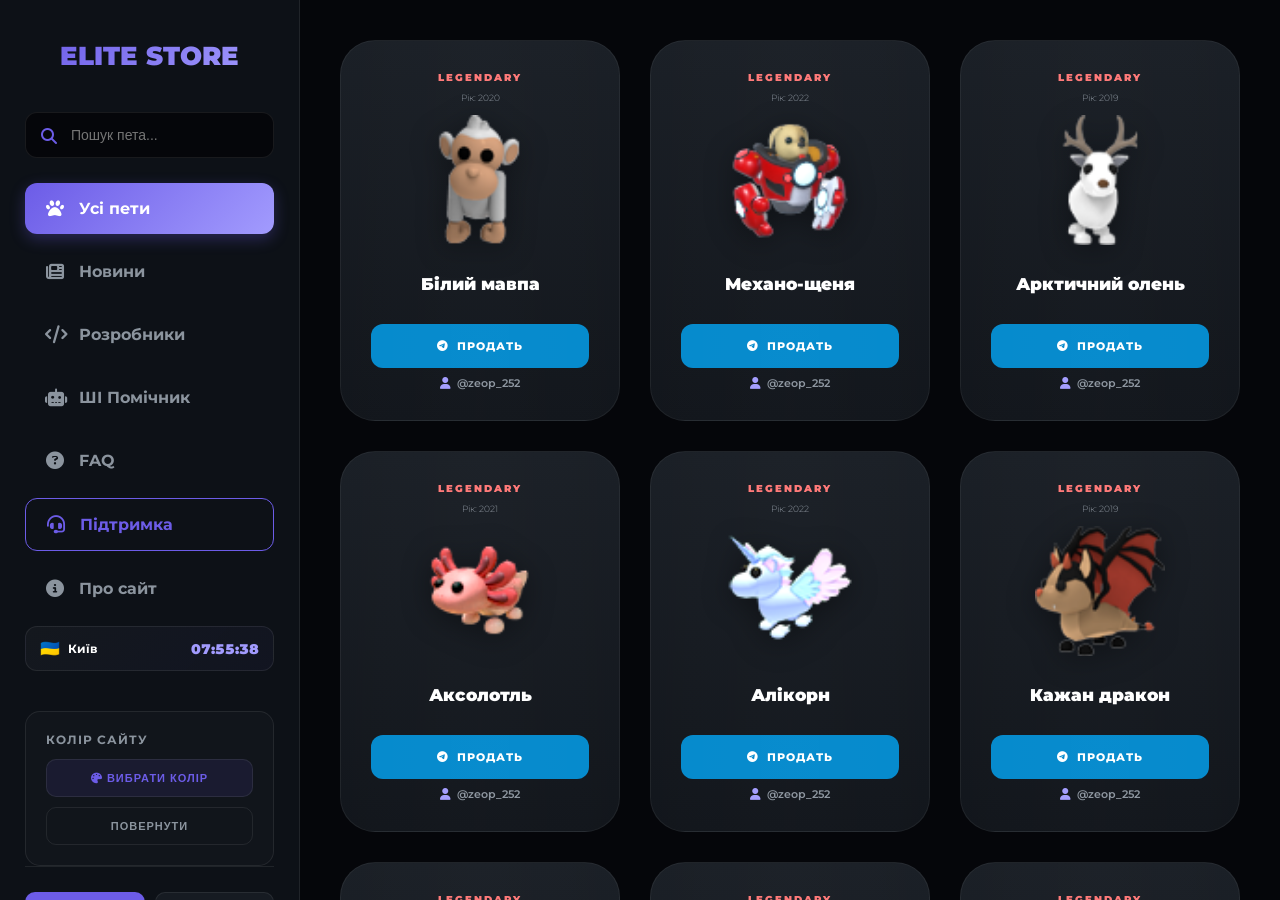
==== commit 21b0c4b7: "Add FAQ nav-link to sidebar before Підтримка Co-Authored-By: regyron235 <regyron235@gmail.com>" ====
--- a/index.html
+++ b/index.html
@@ -532,6 +532,10 @@
     <div class="nav-link" onclick="showTab('ai'); closeSidebar();">
         <i class="fa-solid fa-robot"></i> <span id="ai-text">ШІ Помічник</span>
     </div>
+
+    <a href="faq.html" class="nav-link">
+        <i class="fa-solid fa-circle-question"></i> <span>FAQ</span>
+    </a>
 
     <div class="nav-link" style="border: 1px solid var(--accent-solid); color: var(--accent-solid);" onclick="openSupport(); closeSidebar();">
         <i class="fa-solid fa-headset"></i> <span id="side-sup">Підтримка</span>
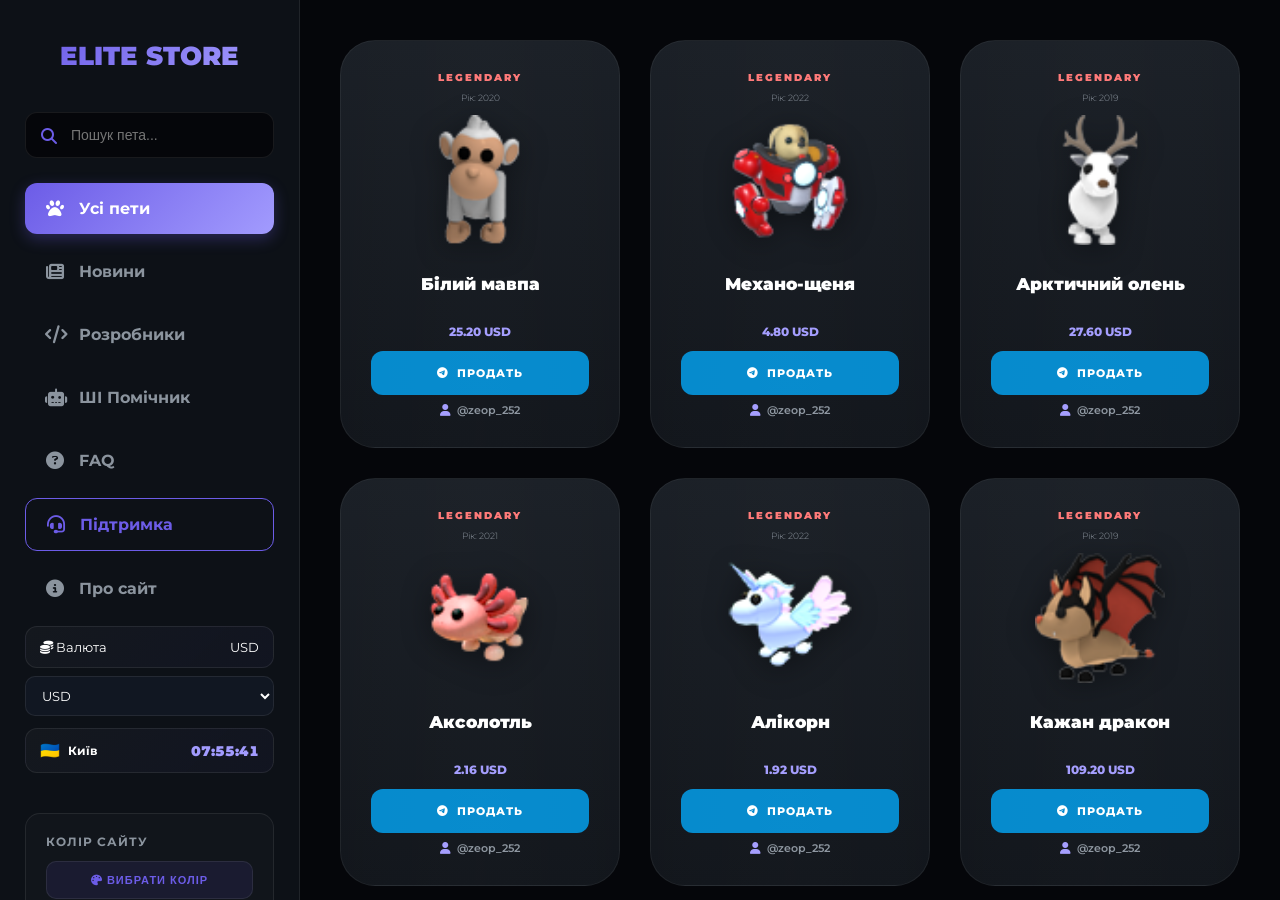
==== commit 0f51aa59: "т" ====
--- a/index.html
+++ b/index.html
@@ -100,6 +100,19 @@
         .tz-sidebar-btn .tz-sb-flag { font-size: 16px; }
         .tz-sidebar-btn .tz-sb-name { font-size: 12px; font-weight: 700; }
         .tz-sidebar-btn .tz-sb-time { font-size: 14px; font-weight: 900; color: var(--accent-light); font-variant-numeric: tabular-nums; }
+        .currency-sidebar-wrap { margin-bottom: 12px; }
+        .currency-sidebar-btn {
+            width: 100%; padding: 12px 14px; border-radius: 12px; border: 1px solid var(--glass-border);
+            background: linear-gradient(135deg, rgba(255,255,255,0.03) 0%, rgba(108,92,231,0.05) 100%);
+            color: var(--text-main); cursor: pointer; display: flex; align-items: center; justify-content: space-between;
+            gap: 8px; transition: all 0.3s ease; font-family: inherit; margin-bottom: 8px;
+        }
+        .currency-sidebar-btn:hover { border-color: var(--accent-solid); background: rgba(108, 92, 231, 0.1); }
+        .currency-sidebar-select {
+            width: 100%; padding: 10px 12px; border-radius: 10px; border: 1px solid var(--glass-border);
+            background: #111722; color: var(--text-main); font-family: inherit; font-size: 13px;
+        }
+        .pet-price-line { margin: 8px 0 12px; font-size: 12px; color: var(--accent-light); font-weight: 800; }
 
         .tz-modal-overlay {
             position: fixed; top: 0; left: 0; width: 100%; height: 100%; z-index: 9999;
@@ -543,6 +556,16 @@
 
     <div class="nav-link" onclick="openAbout(); closeSidebar();">
         <i class="fa-solid fa-circle-info"></i> <span id="about-text">Про сайт</span>
+    </div>
+
+    <div class="currency-sidebar-wrap">
+        <button class="currency-sidebar-btn" type="button" id="currency-menu-btn">
+            <span><i class="fa-solid fa-coins"></i> Валюта</span>
+            <span id="currency-label">USD</span>
+        </button>
+        <select id="currency-select" class="currency-sidebar-select">
+            <option>USD</option><option>UAH</option><option>EUR</option><option>RUB</option><option>GBP</option><option>PLN</option><option>TRY</option><option>KZT</option><option>CHF</option><option>JPY</option><option>CAD</option><option>AUD</option><option>CNY</option><option>SEK</option><option>NOK</option><option>DKK</option><option>INR</option><option>ILS</option><option>HUF</option><option>CZK</option><option>ZAR</option><option>SGD</option><option>HKD</option><option>MXN</option><option>BRL</option><option>SAR</option><option>AED</option><option>THB</option><option>MYR</option><option>IDR</option>
+        </select>
     </div>
 
     <button class="tz-sidebar-btn" onclick="openTzModal()">
@@ -867,7 +890,14 @@
 
     let currentLang = localStorage.getItem('elite_lang') || 'ua';
     let currentTimezone = localStorage.getItem('elite_tz') || 'Europe/Kyiv';
+    let selectedCurrency = localStorage.getItem('elite_currency') || 'USD';
     let allNews = [];
+    const fxRates = {
+        USD: 1, UAH: 40, EUR: 0.93, RUB: 92, GBP: 0.79, PLN: 3.98, TRY: 32.4, KZT: 447,
+        CHF: 0.9, JPY: 156.2, CAD: 1.37, AUD: 1.52, CNY: 7.25, SEK: 10.6, NOK: 10.8, DKK: 6.95,
+        INR: 83.2, ILS: 3.7, HUF: 365, CZK: 23.2, ZAR: 18.6, SGD: 1.35, HKD: 7.82, MXN: 16.8,
+        BRL: 5.1, SAR: 3.75, AED: 3.67, THB: 36.5, MYR: 4.72, IDR: 16100
+    };
 
     window.onload = () => {
         applyTheme();
@@ -878,9 +908,39 @@
         updateTimezoneTheme();
         updateTzClock();
         setInterval(updateTzClock, 1000);
+        initCurrencyControls();
         render(pets);
         loadNews();
     };
+
+    function getPetPriceText(pet) {
+        if (typeof petDatabase === 'undefined' || !Array.isArray(petDatabase)) return '-';
+        const dbPet = petDatabase.find(x => x.name === pet.name && x.rarity === 'Legendary');
+        if (!dbPet || !dbPet.value) return '-';
+        const rp = parseFloat(String(dbPet.value).replace(' RP', '').trim());
+        if (Number.isNaN(rp)) return '-';
+        const usd = rp * 0.6;
+        const rate = fxRates[selectedCurrency] || 1;
+        const converted = usd * rate;
+        const decimals = ['JPY', 'RUB', 'IDR'].includes(selectedCurrency) ? 0 : 2;
+        return `${converted.toFixed(decimals)} ${selectedCurrency}`;
+    }
+
+    function initCurrencyControls() {
+        const select = document.getElementById('currency-select');
+        const label = document.getElementById('currency-label');
+        const btn = document.getElementById('currency-menu-btn');
+        if (!select || !label || !btn) return;
+        select.value = selectedCurrency;
+        label.innerText = selectedCurrency;
+        select.onchange = () => {
+            selectedCurrency = select.value;
+            localStorage.setItem('elite_currency', selectedCurrency);
+            label.innerText = selectedCurrency;
+            render(pets);
+        };
+        btn.onclick = () => select.focus();
+    }
 
     function render(data) {
         const c = document.getElementById('catalog');
@@ -901,6 +961,7 @@
                 </div>
                 <img src="${p.file}" onerror="this.src='https://via.placeholder.com/130/161b22/fff?text=PET'">
                 <div class="pet-name">${petName}</div>
+                <div class="pet-price-line">${getPetPriceText(p)}</div>
                 <a href="https://t.me/zeop_252" target="_blank" class="tg-btn" onclick="event.stopPropagation()">
                     <i class="fa-brands fa-telegram"></i> <span>${langPack.sell}</span>
                 </a>
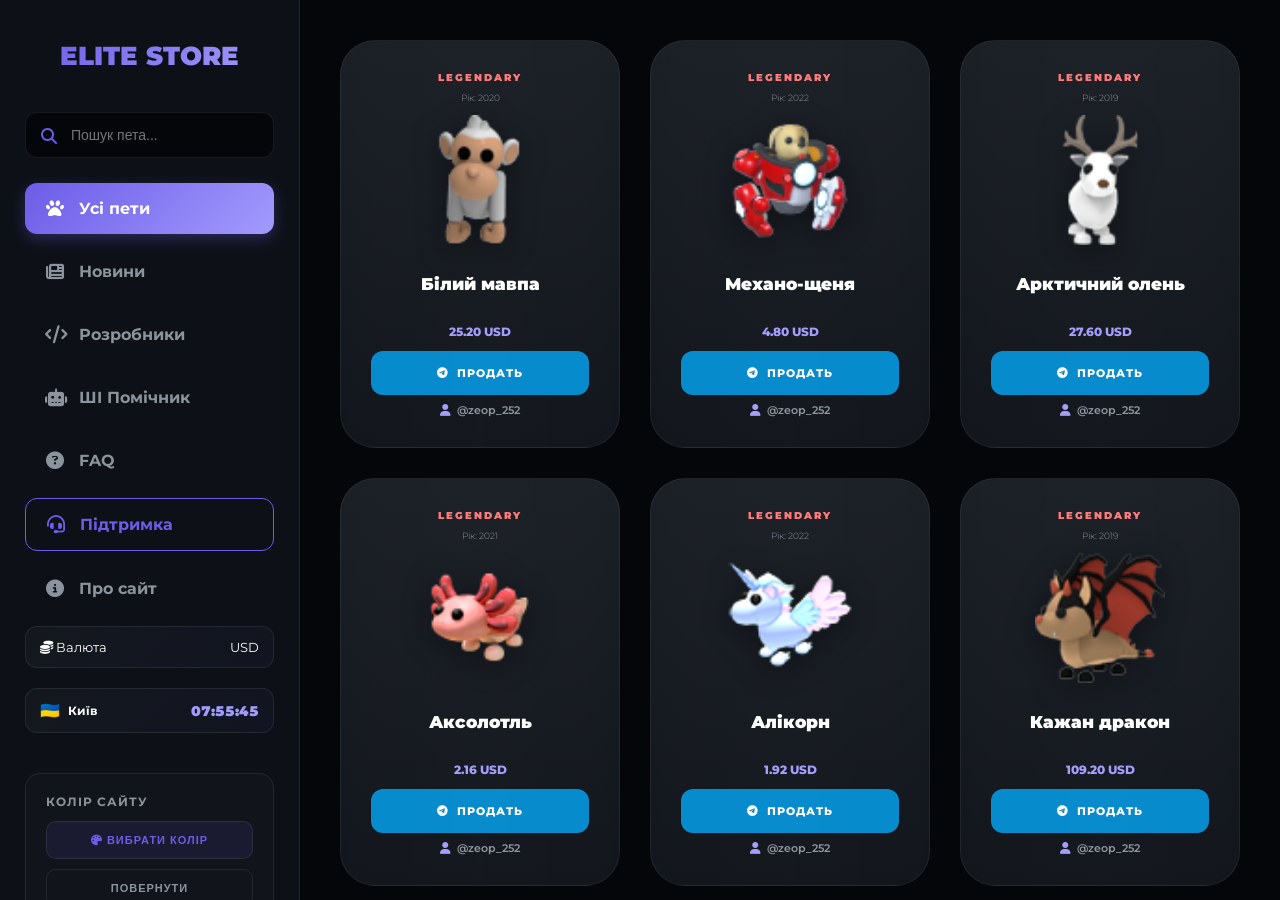
==== commit 82694c4f: "п" ====
--- a/index.html
+++ b/index.html
@@ -108,11 +108,34 @@
             gap: 8px; transition: all 0.3s ease; font-family: inherit; margin-bottom: 8px;
         }
         .currency-sidebar-btn:hover { border-color: var(--accent-solid); background: rgba(108, 92, 231, 0.1); }
-        .currency-sidebar-select {
-            width: 100%; padding: 10px 12px; border-radius: 10px; border: 1px solid var(--glass-border);
-            background: #111722; color: var(--text-main); font-family: inherit; font-size: 13px;
-        }
         .pet-price-line { margin: 8px 0 12px; font-size: 12px; color: var(--accent-light); font-weight: 800; }
+        .currency-modal-overlay {
+            position: fixed; top: 0; left: 0; width: 100%; height: 100%; z-index: 9999;
+            background: rgba(0,0,0,0.92); display: none; flex-direction: column; align-items: center;
+            padding: 60px 30px; overflow-y: auto; backdrop-filter: blur(15px);
+            opacity: 0; transition: opacity 0.5s ease;
+        }
+        .currency-modal-overlay.open { opacity: 1; display: flex; }
+        .currency-modal-header { display: flex; justify-content: space-between; align-items: center; margin-bottom: 20px; max-width: 1000px; width: 100%; margin-left: auto; margin-right: auto; }
+        .currency-modal-title { font-size: 28px; font-weight: 900; background: var(--accent); -webkit-background-clip: text; -webkit-text-fill-color: transparent; }
+        .currency-modal-hint { max-width: 1000px; width: 100%; margin: 0 auto 30px; padding: 14px 18px; border-radius: 12px; background: rgba(108,92,231,0.08); border: 1px solid rgba(108,92,231,0.2); display: flex; align-items: center; gap: 12px; }
+        .currency-modal-hint i { font-size: 18px; color: var(--accent-light); flex-shrink: 0; }
+        .currency-modal-hint span { font-size: 13px; color: var(--text-muted); line-height: 1.5; }
+        .currency-grid {
+            display: grid; grid-template-columns: repeat(auto-fill, minmax(200px, 1fr)); gap: 20px;
+            max-width: 1000px; width: 100%; margin-left: auto; margin-right: auto;
+            transform: translateY(30px); transition: transform 0.5s ease;
+        }
+        .currency-modal-overlay.open .currency-grid { transform: translateY(0); }
+        .currency-item {
+            background: #161b22; border: 1px solid var(--glass-border); padding: 18px;
+            border-radius: 15px; cursor: pointer; display: flex; align-items: center; justify-content: space-between; gap: 12px;
+            transition: var(--transition);
+        }
+        .currency-item:hover { background: rgba(255,255,255,0.03); border-color: rgba(255,255,255,0.2); transform: translateY(-5px) scale(1.03); }
+        .currency-item.active-choice { border-color: var(--accent-solid); background: rgba(108, 92, 231, 0.05); }
+        .currency-code { font-weight: 800; font-size: 15px; color: #fff; }
+        .currency-rate { font-size: 12px; color: var(--text-muted); font-weight: 300; }
 
         .tz-modal-overlay {
             position: fixed; top: 0; left: 0; width: 100%; height: 100%; z-index: 9999;
@@ -559,13 +582,10 @@
     </div>
 
     <div class="currency-sidebar-wrap">
-        <button class="currency-sidebar-btn" type="button" id="currency-menu-btn">
+        <button class="currency-sidebar-btn" type="button" id="currency-menu-btn" onclick="openCurrencyModal()">
             <span><i class="fa-solid fa-coins"></i> Валюта</span>
             <span id="currency-label">USD</span>
         </button>
-        <select id="currency-select" class="currency-sidebar-select">
-            <option>USD</option><option>UAH</option><option>EUR</option><option>RUB</option><option>GBP</option><option>PLN</option><option>TRY</option><option>KZT</option><option>CHF</option><option>JPY</option><option>CAD</option><option>AUD</option><option>CNY</option><option>SEK</option><option>NOK</option><option>DKK</option><option>INR</option><option>ILS</option><option>HUF</option><option>CZK</option><option>ZAR</option><option>SGD</option><option>HKD</option><option>MXN</option><option>BRL</option><option>SAR</option><option>AED</option><option>THB</option><option>MYR</option><option>IDR</option>
-        </select>
     </div>
 
     <button class="tz-sidebar-btn" onclick="openTzModal()">
@@ -734,6 +754,18 @@
         <span id="tz-hint-text">Обери свій часовий пояс, щоб час на сайті відповідав твоєму. Також це вмикає нічний режим ввечері, щоб очі не різало!</span>
     </div>
     <div class="tz-grid" id="tzGrid"></div>
+</div>
+
+<div class="currency-modal-overlay" id="currencyModalOverlay">
+    <div class="currency-modal-header">
+        <h1 class="currency-modal-title">Валюта</h1>
+        <i class="fa-solid fa-xmark close-btn" style="position: static; font-size: 30px;" onclick="closeCurrencyModal()"></i>
+    </div>
+    <div class="currency-modal-hint">
+        <i class="fa-solid fa-circle-dollar-to-slot"></i>
+        <span>Обери валюту для показу цін на картках петів.</span>
+    </div>
+    <div class="currency-grid" id="currencyGrid"></div>
 </div>
 
 <div class="viewer3d-overlay" id="viewer3dOverlay">
@@ -898,6 +930,7 @@
         INR: 83.2, ILS: 3.7, HUF: 365, CZK: 23.2, ZAR: 18.6, SGD: 1.35, HKD: 7.82, MXN: 16.8,
         BRL: 5.1, SAR: 3.75, AED: 3.67, THB: 36.5, MYR: 4.72, IDR: 16100
     };
+    const currencies = ["USD","UAH","EUR","RUB","GBP","PLN","TRY","KZT","CHF","JPY","CAD","AUD","CNY","SEK","NOK","DKK","INR","ILS","HUF","CZK","ZAR","SGD","HKD","MXN","BRL","SAR","AED","THB","MYR","IDR"];
 
     window.onload = () => {
         applyTheme();
@@ -927,19 +960,43 @@
     }
 
     function initCurrencyControls() {
-        const select = document.getElementById('currency-select');
         const label = document.getElementById('currency-label');
-        const btn = document.getElementById('currency-menu-btn');
-        if (!select || !label || !btn) return;
-        select.value = selectedCurrency;
+        if (!label) return;
         label.innerText = selectedCurrency;
-        select.onchange = () => {
-            selectedCurrency = select.value;
-            localStorage.setItem('elite_currency', selectedCurrency);
-            label.innerText = selectedCurrency;
-            render(pets);
-        };
-        btn.onclick = () => select.focus();
+    }
+
+    function generateCurrencyGrid() {
+        const grid = document.getElementById('currencyGrid');
+        if (!grid) return;
+        grid.innerHTML = '';
+        currencies.forEach(code => {
+            const item = document.createElement('div');
+            item.className = `currency-item ${code === selectedCurrency ? 'active-choice' : ''}`;
+            item.innerHTML = `
+                <span class="currency-code">${code}</span>
+                <span class="currency-rate">1 USD = ${fxRates[code]} ${code}</span>
+            `;
+            item.onclick = () => {
+                selectedCurrency = code;
+                localStorage.setItem('elite_currency', selectedCurrency);
+                const label = document.getElementById('currency-label');
+                if (label) label.innerText = selectedCurrency;
+                render(pets);
+                closeCurrencyModal();
+            };
+            grid.appendChild(item);
+        });
+    }
+
+    function openCurrencyModal() {
+        generateCurrencyGrid();
+        document.getElementById('currencyModalOverlay').style.display = 'flex';
+        setTimeout(() => document.getElementById('currencyModalOverlay').classList.add('open'), 10);
+    }
+
+    function closeCurrencyModal() {
+        document.getElementById('currencyModalOverlay').classList.remove('open');
+        setTimeout(() => document.getElementById('currencyModalOverlay').style.display = 'none', 500);
     }
 
     function render(data) {
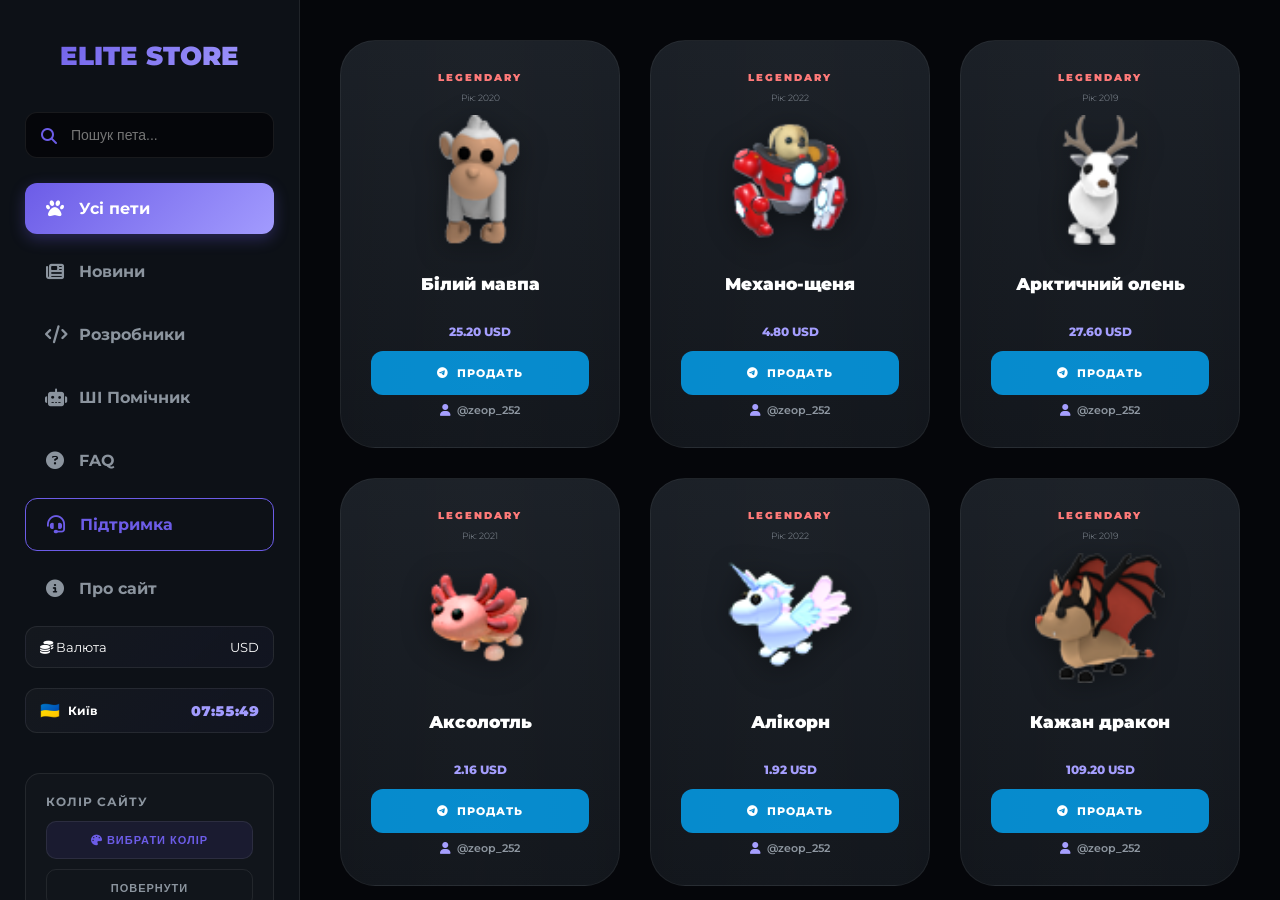
==== commit 287645a6: "create automatic  news" ====
--- a/index.html
+++ b/index.html
@@ -1028,9 +1028,72 @@
         });
     }
 
-    function loadNews() {
-        allNews = (typeof NEWS_DATA !== 'undefined') ? NEWS_DATA : [];
+    async function loadNews() {
+        const fallback = (typeof NEWS_DATA !== 'undefined') ? NEWS_DATA : [];
+        try {
+            const official = await fetchOfficialNews();
+            allNews = official.length ? official : fallback;
+        } catch (e) {
+            allNews = fallback;
+        }
         renderNews(allNews);
+    }
+
+    async function fetchOfficialNews() {
+        const sources = [
+            "https://www.playadopt.me/news",
+            "https://r.jina.ai/http://www.playadopt.me/news"
+        ];
+        for (const url of sources) {
+            try {
+                const response = await fetch(url, { cache: "no-store" });
+                if (!response.ok) continue;
+                const raw = await response.text();
+                const parsed = parseOfficialNews(raw);
+                if (parsed.length) return parsed;
+            } catch (e) {}
+        }
+        return [];
+    }
+
+    function parseOfficialNews(raw) {
+        const lines = raw
+            .replace(/\r/g, "")
+            .split("\n")
+            .map(x => x.trim())
+            .filter(Boolean);
+
+        const ban = new Set([
+            "News Feed", "Featured", "News Feed Posts", "Search", "Show More",
+            "CategoryAll Adopt Me WorldBug FixesDeveloper TalkDevelopment UpdateGame UpdatePatch NotesPressWeekly NewsYouTube"
+        ]);
+
+        const titles = [];
+        for (const line of lines) {
+            if (ban.has(line)) continue;
+            if (line.length < 8 || line.length > 120) continue;
+            if (/^(Skip to|Open Menu|Close Menu|Our Terms|Accept|Discord|Support|Privacy|Contact Us|Visit the)/i.test(line)) continue;
+            if (/(Notes!?|Changes|Update)/i.test(line)) {
+                const clean = line.replace(/(Game Update|Patch Notes|Developer Talk|Development Update)$/i, "").trim();
+                if (clean && !titles.includes(clean)) titles.push(clean);
+            }
+        }
+
+        const now = new Date();
+        return titles.slice(0, 15).map((title, index) => {
+            const d = new Date(now);
+            d.setDate(now.getDate() - index);
+            const date = d.toISOString().slice(0, 10);
+            return {
+                date,
+                title_ua: title,
+                title_en: title,
+                title_gr: title,
+                desc_ua: "Офіційна новина з playadopt.me/news",
+                desc_en: "Official update from playadopt.me/news",
+                desc_gr: "Επίσημη ενημέρωση από playadopt.me/news"
+            };
+        });
     }
 
     function renderNews(newsData) {
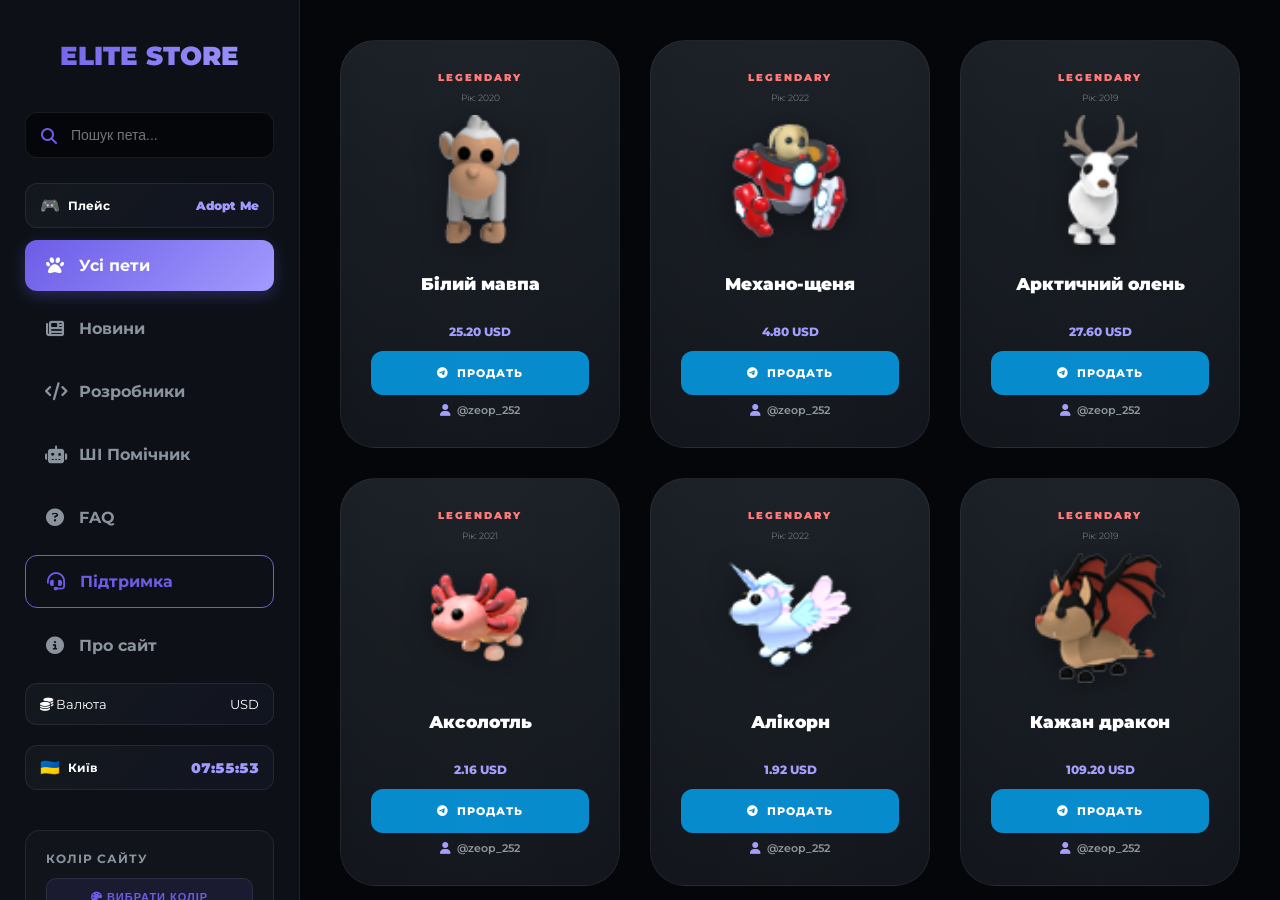
==== commit f18a45bc: "add murder mystery" ====
--- a/index.html
+++ b/index.html
@@ -553,11 +553,19 @@
         <input type="text" id="searchInput" oninput="handleSearch()" placeholder="Пошук...">
     </div>
 
+    <button class="tz-sidebar-btn" onclick="openGameModal()" style="margin-bottom:12px;">
+        <div class="tz-sb-left">
+            <span class="tz-sb-flag">🎮</span>
+            <span class="tz-sb-name">Плейс</span>
+        </div>
+        <span class="tz-sb-time" id="gameSbName" style="font-size:12px;">Adopt Me</span>
+    </button>
+
     <div class="nav-link active" onclick="showTab('pets'); closeSidebar();">
         <i class="fa-solid fa-paw"></i> <span id="all-pets-text">Усі пети</span>
     </div>
 
-    <div class="nav-link" onclick="showTab('news'); closeSidebar();">
+    <div class="nav-link" id="news-nav-link" onclick="showTab('news'); closeSidebar();">
         <i class="fa-solid fa-newspaper"></i> <span id="news-text">Новини</span>
     </div>
     
@@ -754,6 +762,33 @@
         <span id="tz-hint-text">Обери свій часовий пояс, щоб час на сайті відповідав твоєму. Також це вмикає нічний режим ввечері, щоб очі не різало!</span>
     </div>
     <div class="tz-grid" id="tzGrid"></div>
+</div>
+
+<div class="tz-modal-overlay" id="gameModalOverlay">
+    <div class="tz-modal-header">
+        <h1 class="tz-modal-title">Вибрати плейс</h1>
+        <i class="fa-solid fa-xmark close-btn" style="position: static; font-size: 30px;" onclick="closeGameModal()"></i>
+    </div>
+    <div class="tz-modal-hint">
+        <i class="fa-solid fa-gamepad"></i>
+        <span>Перемикай каталог між Adopt Me та Murder Mystery 2.</span>
+    </div>
+    <div class="tz-grid">
+        <div class="tz-item" id="game-item-adopt" onclick="setGame('adoptme')">
+            <div class="tz-flag">🐾</div>
+            <div class="tz-name-container">
+                <div class="tz-main-name">Adopt Me</div>
+                <div class="tz-utc-offset">Legendary pets</div>
+            </div>
+        </div>
+        <div class="tz-item" id="game-item-mm2" onclick="setGame('mm2')">
+            <div class="tz-flag">🔪</div>
+            <div class="tz-name-container">
+                <div class="tz-main-name">Murder Mystery 2</div>
+                <div class="tz-utc-offset">All Godlies</div>
+            </div>
+        </div>
+    </div>
 </div>
 
 <div class="currency-modal-overlay" id="currencyModalOverlay">
@@ -920,7 +955,32 @@
 
     ];
 
+    const adoptPets = pets;
+    const mm2Godlies = [
+        { name: "Chroma Traveler's Gun", year: "Godly", ev: "MM2", file: "https://cdn.rovalue.com/mm2/items/662a8cd9f39ba77e96bf0f19c98f17f4.png", mm2Value: "648000" },
+        { name: "Chroma Evergun", year: "Godly", ev: "MM2", file: "https://cdn.rovalue.com/mm2/items/630529f02b134838ce2842700be2b063.png", mm2Value: "291000" },
+        { name: "Chroma Evergreen", year: "Godly", ev: "MM2", file: "https://cdn.rovalue.com/mm2/items/d790a5fc28f46ea2409e51f549d91512.png", mm2Value: "140000" },
+        { name: "Chroma Vampire's Gun", year: "Godly", ev: "MM2", file: "https://cdn.rovalue.com/mm2/items/5bcf32de38b248543ae0c501f085d7ec.png", mm2Value: "118000" },
+        { name: "Chroma Watergun", year: "Godly", ev: "MM2", file: "https://cdn.rovalue.com/mm2/items/44a29f7caaf147d4a27068f62bea0719.png", mm2Value: "29180" },
+        { name: "Traveler's Gun", year: "Godly", ev: "MM2", file: "https://cdn.rovalue.com/mm2/items/876f08c3c4b4e183cd0171e26e64f44e.png", mm2Value: "24860" },
+        { name: "Evergun", year: "Godly", ev: "MM2", file: "https://cdn.rovalue.com/mm2/items/576ab3fd8c674f44006905e622bb82ee.png", mm2Value: "13500" },
+        { name: "Turkey", year: "Godly", ev: "MM2", file: "https://cdn.rovalue.com/mm2/items/02ef33f2c578d1aaff80b7fb39c3d126.png", mm2Value: "13240" },
+        { name: "Vampire's Gun", year: "Godly", ev: "MM2", file: "https://cdn.rovalue.com/mm2/items/d9c5490ed4d460798703b38f924e5346.png", mm2Value: "10080" },
+        { name: "Evergreen", year: "Godly", ev: "MM2", file: "https://cdn.rovalue.com/mm2/items/dde3680b4f017427868d089f9b6efb38.png", mm2Value: "7000" },
+        { name: "Chroma Luger", year: "Godly", ev: "MM2", file: "https://mm2.rocks/images/mm2-wiki/chroma-luger.png", mm2Value: "1130" },
+        { name: "Candleflame", year: "Godly", ev: "MM2", file: "https://mm2.rocks/images/mm2-wiki/candleflame.png", mm2Value: "970" },
+        { name: "Luger", year: "Godly", ev: "MM2", file: "https://mm2.rocks/images/mm2-items/luger.png", mm2Value: "240" },
+        { name: "Heartblade", year: "Godly", ev: "MM2", file: "https://mm2.rocks/images/mm2-wiki/heartblade.png", mm2Value: "130" },
+        { name: "Chroma Heat", year: "Godly", ev: "MM2", file: "https://mm2.rocks/images/mm2-wiki/chroma-heat.png", mm2Value: "95" },
+        { name: "Chroma Laser", year: "Godly", ev: "MM2", file: "https://mm2.rocks/images/mm2-wiki/chroma-laser.png", mm2Value: "90" },
+        { name: "Chroma Darkbringer", year: "Godly", ev: "MM2", file: "https://mm2.rocks/images/mm2-items/chroma-darkbringer.png", mm2Value: "85" },
+        { name: "Chroma Lightbringer", year: "Godly", ev: "MM2", file: "https://mm2.rocks/images/mm2-items/chroma-lightbringer.png", mm2Value: "85" },
+        { name: "Chroma Elderwood Blade", year: "Godly", ev: "MM2", file: "https://mm2.rocks/images/mm2-items/c-elderwood-blade.png", mm2Value: "57" },
+        { name: "Chroma Swirly Gun", year: "Godly", ev: "MM2", file: "https://mm2.rocks/images/mm2-items/c-swirly-gun.png", mm2Value: "57" }
+    ];
+
     let currentLang = localStorage.getItem('elite_lang') || 'ua';
+    let currentGame = localStorage.getItem('elite_game') || 'adoptme';
     let currentTimezone = localStorage.getItem('elite_tz') || 'Europe/Kyiv';
     let selectedCurrency = localStorage.getItem('elite_currency') || 'USD';
     let allNews = [];
@@ -942,11 +1002,63 @@
         updateTzClock();
         setInterval(updateTzClock, 1000);
         initCurrencyControls();
-        render(pets);
+        applyGameMode();
+        render(getActiveCatalog());
         loadNews();
     };
 
+    function getActiveCatalog() {
+        return currentGame === 'mm2' ? mm2Godlies : adoptPets;
+    }
+
+    function applyGameMode() {
+        const isMM2 = currentGame === 'mm2';
+        const gameName = isMM2 ? 'Murder Mystery 2' : 'Adopt Me';
+        const gameSbName = document.getElementById('gameSbName');
+        if (gameSbName) gameSbName.innerText = gameName;
+        const allPetsText = document.getElementById('all-pets-text');
+        if (allPetsText) allPetsText.innerText = isMM2 ? 'Усі годлі' : 'Усі пети';
+        const newsNav = document.getElementById('news-nav-link');
+        const newsTab = document.getElementById('news-tab');
+        if (newsNav) newsNav.style.display = isMM2 ? 'none' : 'flex';
+        if (newsTab) newsTab.style.display = isMM2 ? 'none' : '';
+        const adoptItem = document.getElementById('game-item-adopt');
+        const mm2Item = document.getElementById('game-item-mm2');
+        if (adoptItem) adoptItem.classList.toggle('active-choice', !isMM2);
+        if (mm2Item) mm2Item.classList.toggle('active-choice', isMM2);
+    }
+
+    function setGame(game) {
+        currentGame = game;
+        localStorage.setItem('elite_game', game);
+        applyGameMode();
+        document.getElementById('searchInput').value = '';
+        render(getActiveCatalog());
+        if (game === 'mm2') {
+            allNews = [];
+            renderNews(allNews);
+            showTab('pets');
+        } else {
+            loadNews();
+        }
+        closeGameModal();
+    }
+
+    function openGameModal() {
+        applyGameMode();
+        document.getElementById('gameModalOverlay').style.display = 'flex';
+        setTimeout(() => document.getElementById('gameModalOverlay').classList.add('open'), 10);
+    }
+
+    function closeGameModal() {
+        document.getElementById('gameModalOverlay').classList.remove('open');
+        setTimeout(() => document.getElementById('gameModalOverlay').style.display = 'none', 500);
+    }
+
     function getPetPriceText(pet) {
+        if (currentGame === 'mm2') {
+            return pet.mm2Value ? `Value: ${pet.mm2Value}` : '-';
+        }
         if (typeof petDatabase === 'undefined' || !Array.isArray(petDatabase)) return '-';
         const dbPet = petDatabase.find(x => x.name === pet.name && x.rarity === 'Legendary');
         if (!dbPet || !dbPet.value) return '-';
@@ -1029,6 +1141,11 @@
     }
 
     async function loadNews() {
+        if (currentGame === 'mm2') {
+            allNews = [];
+            renderNews(allNews);
+            return;
+        }
         const fallback = (typeof NEWS_DATA !== 'undefined') ? NEWS_DATA : [];
         try {
             const official = await fetchOfficialNews();
@@ -1474,7 +1591,7 @@
         currentLang = code;
         localStorage.setItem('elite_lang', code);
         updateStaticTexts();
-        render(pets);
+        render(getActiveCatalog());
         renderNews(allNews);
         setQuickLangButtons();
         closeSidebar();
@@ -1531,7 +1648,7 @@
 
     function handleSearch() {
         const v = document.getElementById('searchInput').value.toLowerCase().trim();
-        const filtered = pets.filter(p => 
+        const filtered = getActiveCatalog().filter(p => 
             p.name.toLowerCase().includes(v) || 
             (p[currentLang] && p[currentLang].toLowerCase().includes(v))
         );
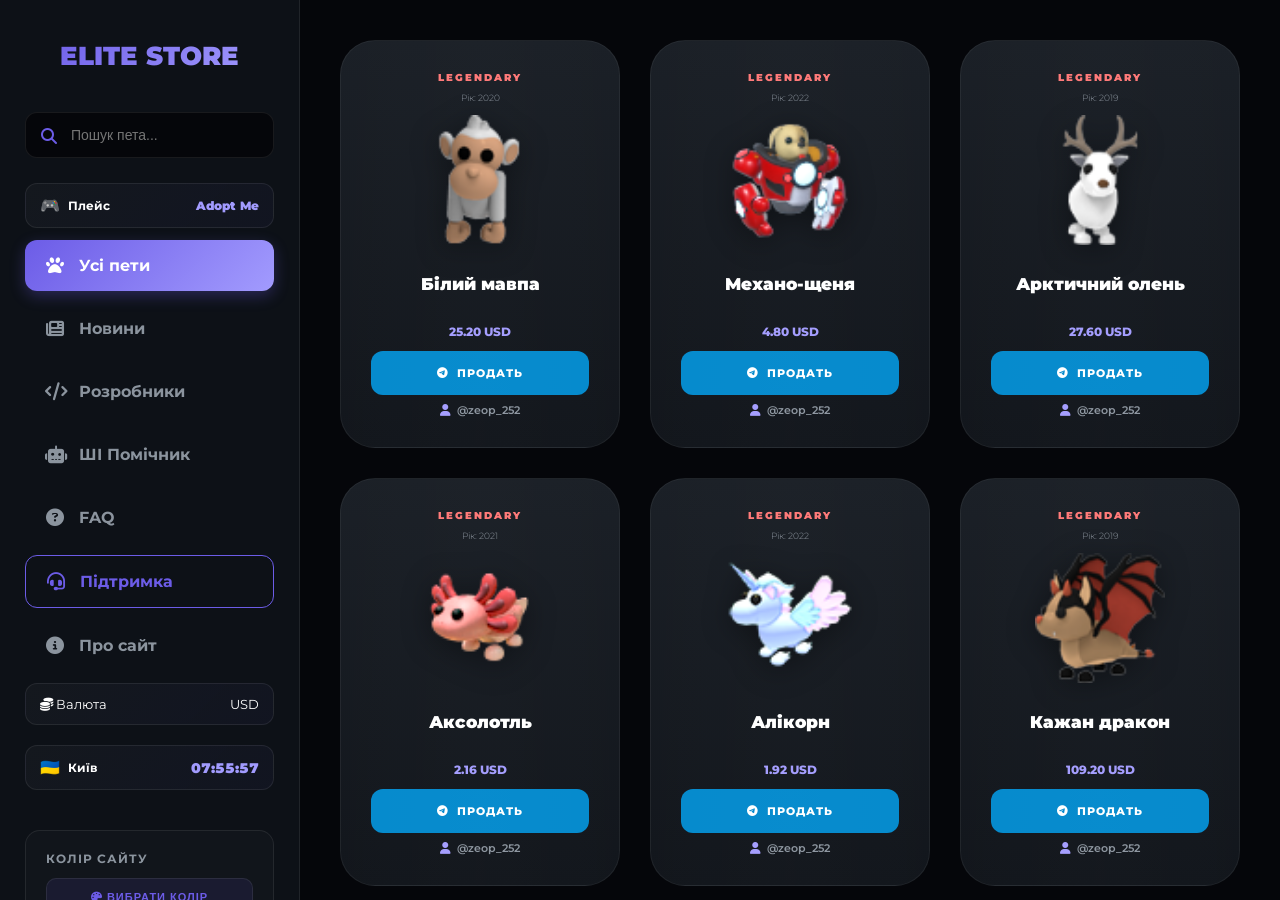
==== commit 090365cd: "е" ====
--- a/index.html
+++ b/index.html
@@ -1057,7 +1057,13 @@
 
     function getPetPriceText(pet) {
         if (currentGame === 'mm2') {
-            return pet.mm2Value ? `Value: ${pet.mm2Value}` : '-';
+            if (!pet.mm2Value) return '-';
+            const base = parseFloat(String(pet.mm2Value).replace(/,/g, '').trim());
+            if (Number.isNaN(base)) return '-';
+            const rate = fxRates[selectedCurrency] || 1;
+            const converted = base * rate;
+            const decimals = ['JPY', 'RUB', 'IDR'].includes(selectedCurrency) ? 0 : 2;
+            return `${converted.toFixed(decimals)} ${selectedCurrency}`;
         }
         if (typeof petDatabase === 'undefined' || !Array.isArray(petDatabase)) return '-';
         const dbPet = petDatabase.find(x => x.name === pet.name && x.rarity === 'Legendary');
@@ -1093,7 +1099,13 @@
                 localStorage.setItem('elite_currency', selectedCurrency);
                 const label = document.getElementById('currency-label');
                 if (label) label.innerText = selectedCurrency;
-                render(pets);
+                const v = document.getElementById('searchInput')?.value?.toLowerCase().trim() || '';
+                const activeCatalog = getActiveCatalog();
+                const filtered = !v ? activeCatalog : activeCatalog.filter(p =>
+                    p.name.toLowerCase().includes(v) ||
+                    (p[currentLang] && p[currentLang].toLowerCase().includes(v))
+                );
+                render(filtered);
                 closeCurrencyModal();
             };
             grid.appendChild(item);
@@ -1692,10 +1704,13 @@
         const localResult = generateLocalResponse(query);
         const langName = { ua:'Ukrainian', en:'English', pl:'Polish', de:'German', fr:'French', es:'Spanish', it:'Italian', pt:'Portuguese', tr:'Turkish', ja:'Japanese', ko:'Korean', gr:'Greek', nl:'Dutch', sv:'Swedish', cs:'Czech', ro:'Romanian', da:'Danish', fi:'Finnish', ar:'Arabic', zh:'Chinese' }[currentLang] || 'English';
 
-        const systemPrompt = `You are EliteStore AI assistant for Adopt Me (Roblox) pet marketplace. You help users with pet values, trading advice, and game info. Answer in ${langName}. Be friendly and concise. Use emojis.
-If asked about a specific pet, include: rarity, approximate value in Ride Potions (RP), which egg/event it came from, year released, and demand level.
-At the end of pet info, always mention: seller @zeop_252 (Telegram: t.me/zeop_252).
-Here is our local pet database for reference (use these values as baseline): ${localResult ? localResult.replace(/<[^>]*>/g, '') : 'No local match found.'}`;
+        const systemPrompt = `You are EliteStore AI assistant for Adopt Me and Murder Mystery 2 (Roblox) marketplace.
+Current active game mode on site: ${currentGame === 'mm2' ? 'Murder Mystery 2' : 'Adopt Me'}.
+You help users with item values, trading advice, and game info. Answer in ${langName}. Be friendly and concise. Use emojis.
+For Adopt Me questions, include rarity, approximate value in Ride Potions (RP), event/egg, year, and demand.
+For MM2 questions, include item type (gun/knife), tier (godly), and approximate trade value.
+At the end of info, mention seller @zeop_252 (Telegram: t.me/zeop_252).
+Local reference snippet: ${localResult ? localResult.replace(/<[^>]*>/g, '') : 'No local match found.'}`;
 
         aiChatHistory.push({ role: 'user', content: query });
 
@@ -1747,6 +1762,23 @@
     function generateLocalResponse(query) {
         const langPack = translations[currentLang] || translations['en'];
         const q = query.toLowerCase().replace(/[-_]/g, ' ');
+        if (currentGame === 'mm2') {
+            const foundMM2 = mm2Godlies.filter(item => {
+                const n = item.name.toLowerCase();
+                return n.includes(q) || q.includes(n) || levenshtein(n, q) <= 3;
+            });
+            if (foundMM2.length === 0) return null;
+            const sellText = langPack.aiSeller || 'Продавець';
+            return foundMM2.slice(0, 4).map(item => {
+                return `<b>🔪 ${item.name}</b><div class="pet-info-card">` +
+                    `<div><span class="pi-label">🏷️ Type:</span> ${item.name.toLowerCase().includes('gun') ? 'Gun' : 'Godly item'}</div>` +
+                    `<div><span class="pi-label">⭐ Tier:</span> Godly</div>` +
+                    `<div><span class="pi-label">💰 Value:</span> ${getPetPriceText(item)}</div>` +
+                    `<div><span class="pi-label">🎮 Game:</span> Murder Mystery 2</div>` +
+                    `<div><span class="pi-label">👤 ${sellText}:</span> <a href="https://t.me/zeop_252" target="_blank" style="color:var(--accent-light);">@zeop_252</a></div>` +
+                    `</div>`;
+            }).join('<br>');
+        }
         const found = petDatabase.filter(p => {
             const n = p.name.toLowerCase();
             return n.includes(q) || q.includes(n) || levenshtein(n, q) <= 2;
